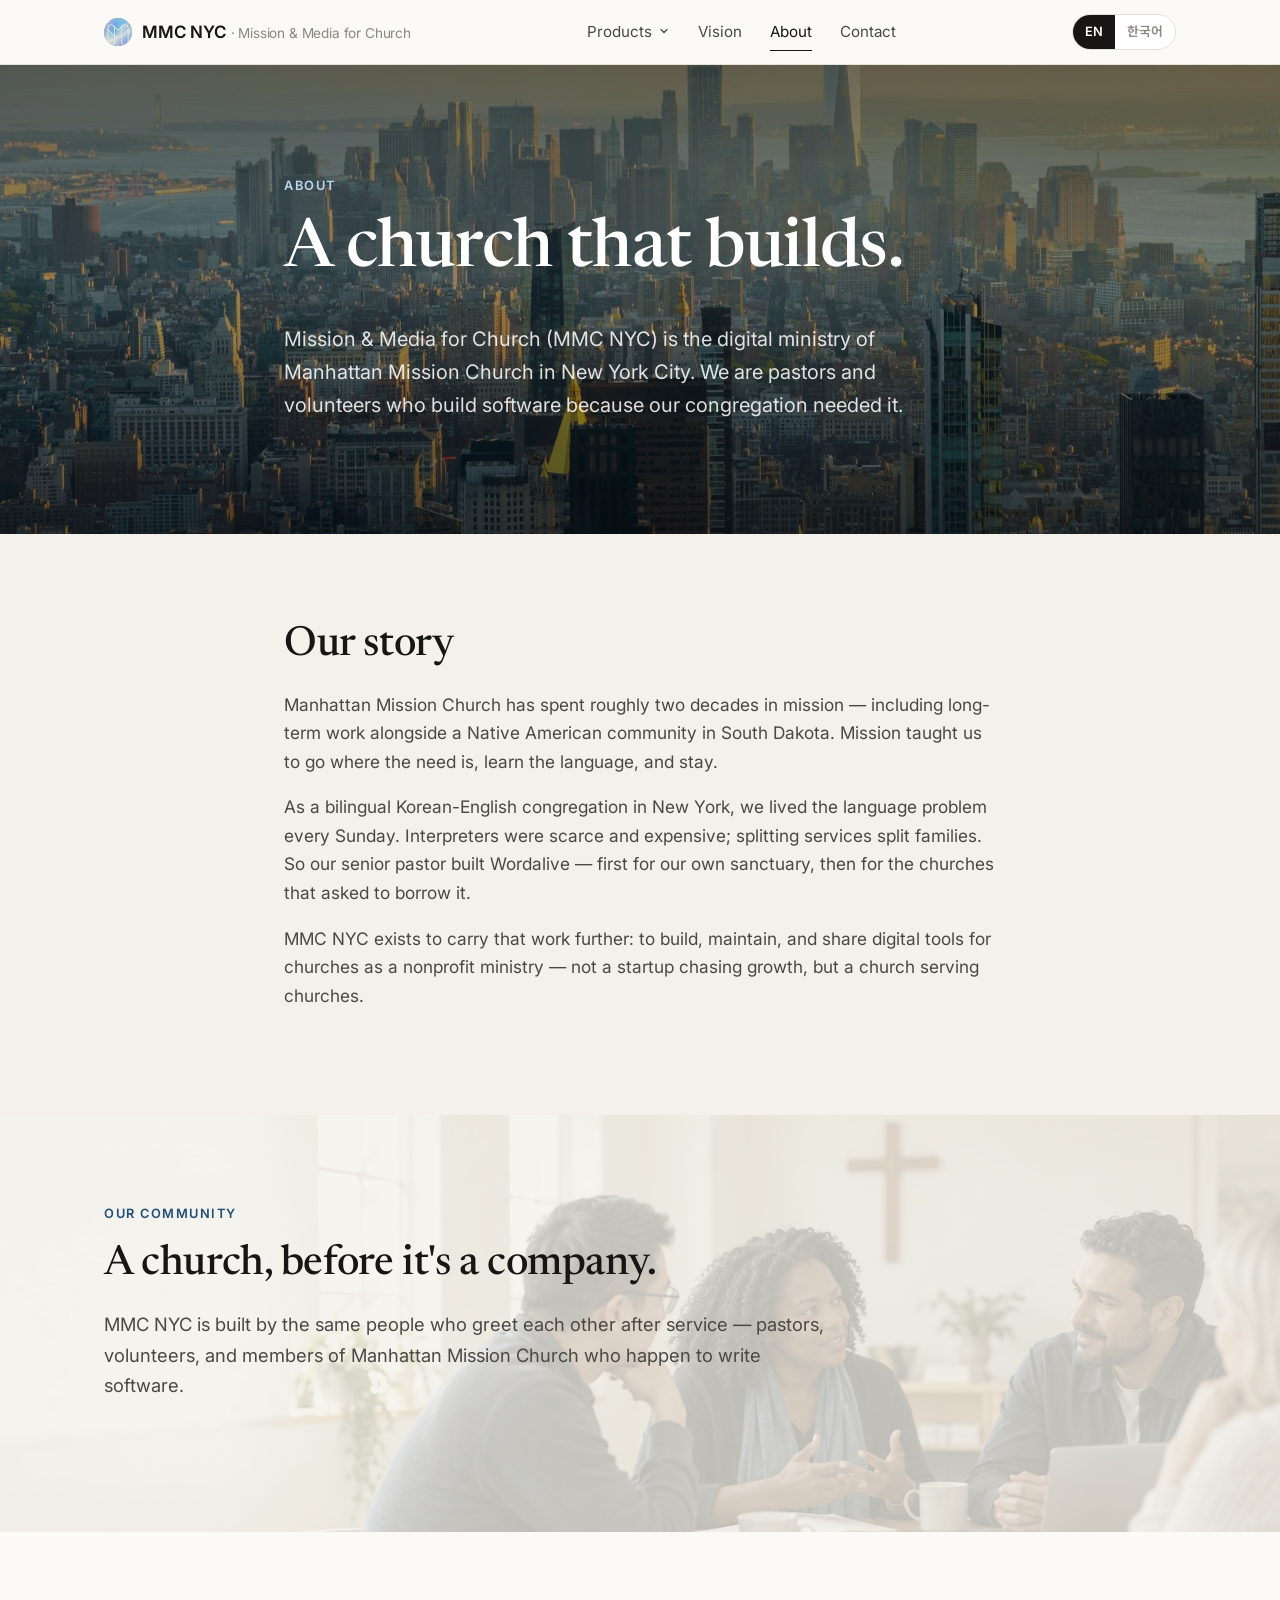
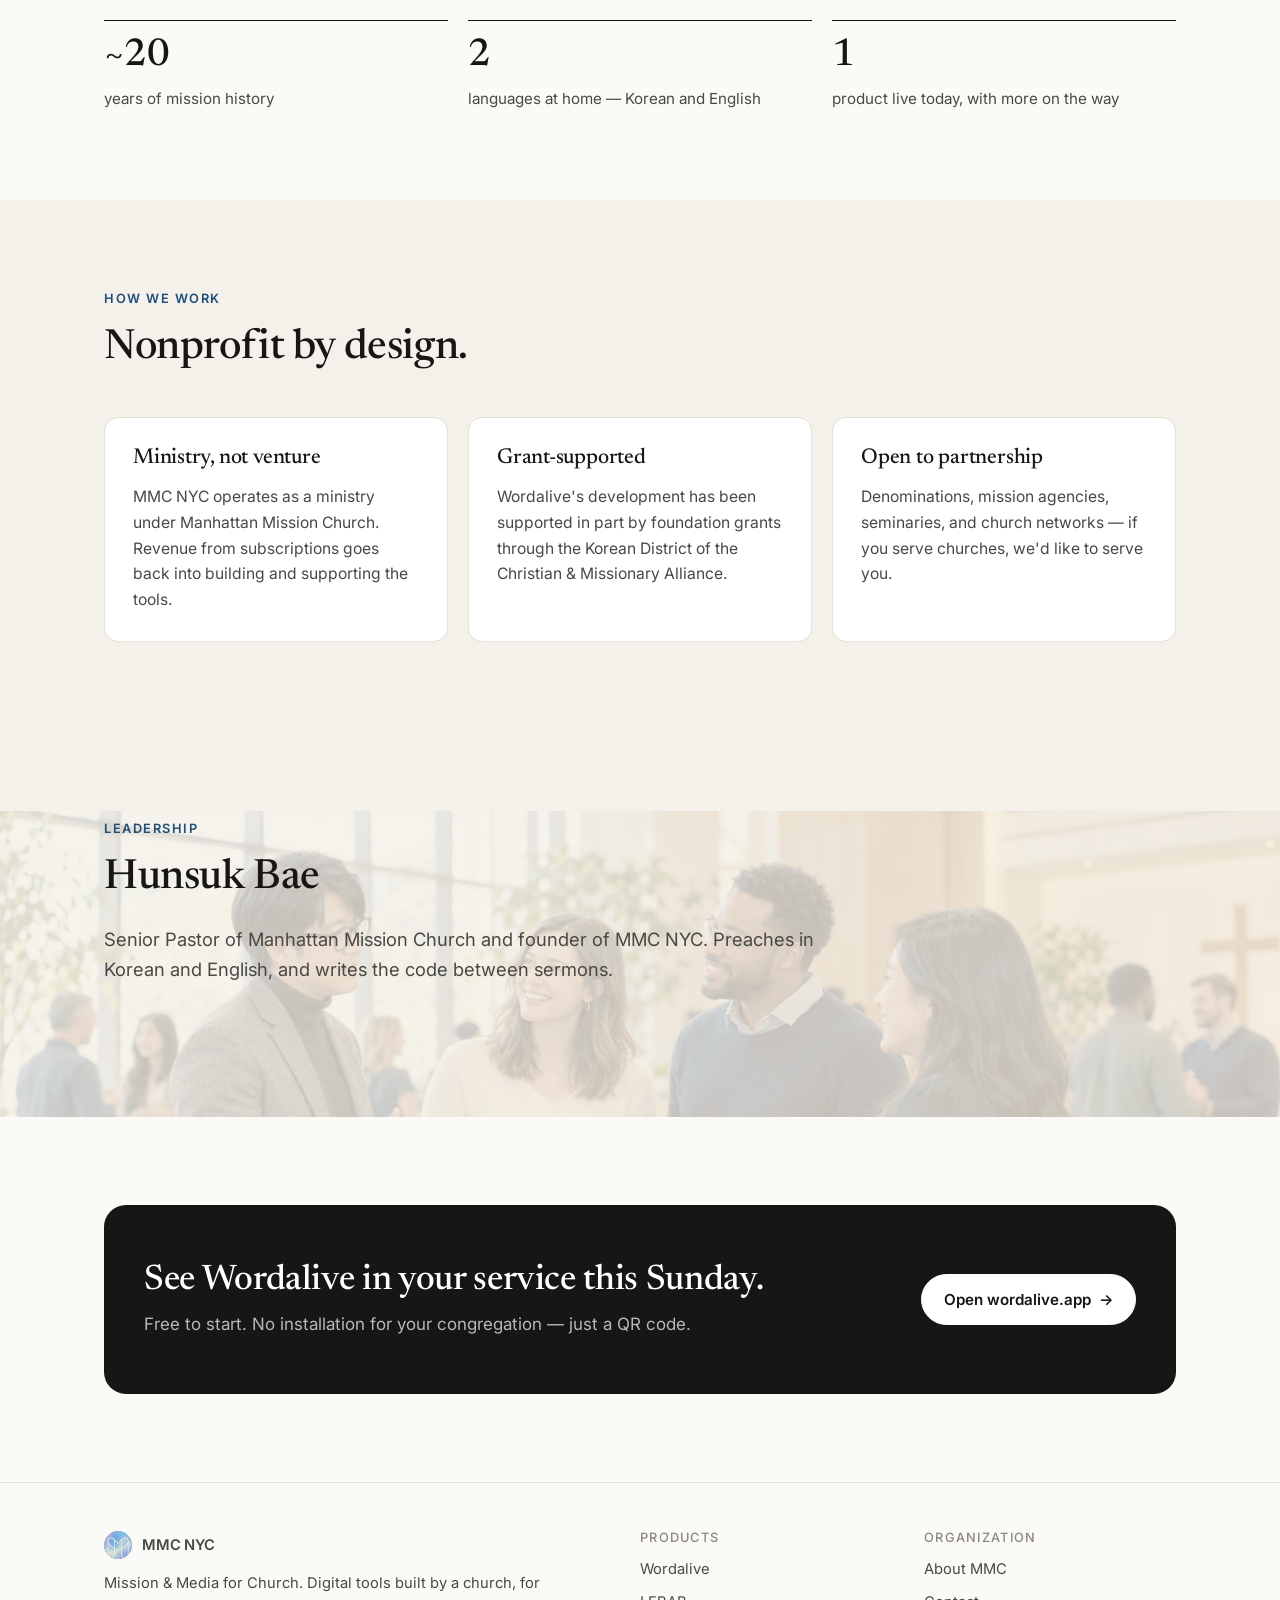
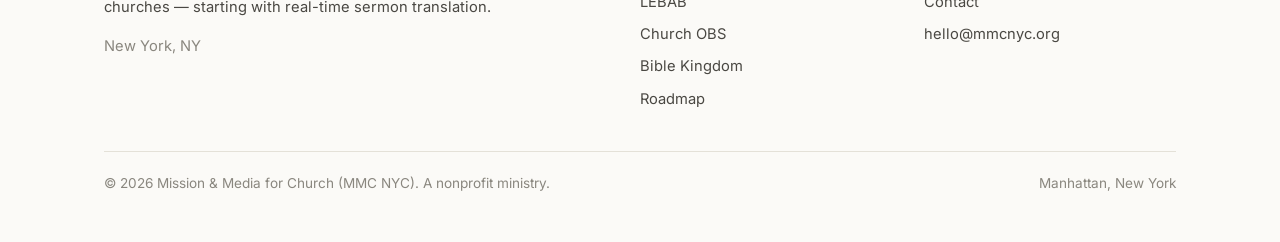
==== about/index.html @ 9478e76a "Add product pages, Products menu, and Wordalive feature stage Give LEBAB, Church OBS and Bible Kingd" ====
<!DOCTYPE html>
<html lang="en">
<head>
<meta charset="utf-8">
<meta name="viewport" content="width=device-width, initial-scale=1">
<title data-en="About — MMC NYC" data-ko="소개 — MMC NYC">About — MMC NYC</title>
<meta name="description" content="Mission & Media for Church (MMC NYC) is the digital ministry of Manhattan Mission Church in New York — pastors and volunteers building tools for churches.">
<link rel="icon" href="../img/mark.svg" type="image/svg+xml">
<link rel="canonical" href="https://mmcnyc.org/about/">
<meta property="og:title" content="About — MMC NYC">
<meta property="og:description" content="Mission & Media for Church (MMC NYC) is the digital ministry of Manhattan Mission Church in New York — pastors and volunteers building tools for churches.">
<meta property="og:type" content="website">
<meta property="og:url" content="https://mmcnyc.org/about/">
<link rel="preconnect" href="https://fonts.googleapis.com">
<link rel="preconnect" href="https://fonts.gstatic.com" crossorigin>
<link href="https://fonts.googleapis.com/css2?family=Inter:wght@400;500;600&family=Newsreader:opsz,wght@6..72,400;6..72,500&family=Noto+Sans+KR:wght@400;500;600&family=Noto+Serif+KR:wght@400;500&display=swap" rel="stylesheet">
<link rel="stylesheet" href="../css/style.css">
</head>
<body>
<header class="site-header">
  <div class="container">
    <a class="brand" href="../index.html">
      <img class="mark" src="../img/mark.svg" alt="">
      <span>MMC NYC <small>· Mission &amp; Media for Church</small></span>
    </a>
    <nav class="nav" aria-label="Main">
      <div class="nav-group">
        <button class="nav-trigger" type="button" aria-expanded="false" aria-haspopup="true"><span class="en">Products</span><span class="ko">제품</span><svg viewBox="0 0 24 24" fill="none" stroke="currentColor" stroke-width="2.4" stroke-linecap="round" stroke-linejoin="round" aria-hidden="true"><path d="m6 9 6 6 6-6"/></svg></button>
        <div class="nav-menu">
          <a href="../wordalive/"><span class="pm wa">Wa</span><b>Wordalive</b><small><span class="en">Live sermon translation</span><span class="ko">실시간 설교 번역</span></small></a>
          <a href="../lebab/"><span class="pm lb">Lb</span><b>LEBAB</b><small><span class="en">Websites for every church</span><span class="ko">모든 교회에 홈페이지를</span></small></a>
          <a href="../churchobs/"><span class="pm obs">TV</span><b>Church OBS</b><small><span class="en">Simple church broadcasting</span><span class="ko">교회용 간편 방송</span></small></a>
          <a href="../biblekingdom/"><span class="pm bk">BK</span><b>Bible Kingdom</b><small><span class="en">Children's worship curriculum</span><span class="ko">어린이 예배 커리큘럼</span></small></a>
        </div>
      </div>
      <a href="../vision/"><span class="en">Vision</span><span class="ko">비전</span></a>
      <a href="../about/"><span class="en">About</span><span class="ko">소개</span></a>
      <a href="../contact/"><span class="en">Contact</span><span class="ko">문의</span></a>
    </nav>
    <div style="display:flex;gap:10px;align-items:center">
      <div class="lang-toggle" role="group" aria-label="Language">
        <button type="button" data-lang="en" aria-pressed="true">EN</button>
        <button type="button" data-lang="ko" aria-pressed="false">한국어</button>
      </div>
      <button class="menu-btn" type="button" aria-expanded="false" aria-label="Menu">☰</button>
    </div>
  </div>
</header>
<main>

<section class="hero hero-image parallax">
  <div class="parallax-bg" style="background-image:url(&quot;../img/about_hero.jpg&quot;)" aria-hidden="true"></div>
  <div class="container narrow">
    <div class="eyebrow"><span class="en">About</span><span class="ko">소개</span></div>
    <h1><span class="en">A church that builds.</span><span class="ko">A church that builds.</span></h1>
    <p class="en lede">Mission &amp; Media for Church (MMC NYC) is the digital ministry of Manhattan Mission Church in New York City. We are pastors and volunteers who build software because our congregation needed it.</p><p class="ko lede">Mission &amp; Media for Church(MMC NYC)는 뉴욕 맨해튼선교교회의 디지털 사역입니다. 우리는 성도들에게 필요했기 때문에 소프트웨어를 만드는 목회자와 봉사자들입니다.</p>
  </div>
</section>

<section class="section-alt">
  <div class="container prose narrow">
    <h2><span class="en">Our story</span><span class="ko">Our story</span></h2>
    <p class="en">Manhattan Mission Church has spent roughly two decades in mission — including long-term work alongside a Native American community in South Dakota. Mission taught us to go where the need is, learn the language, and stay.</p><p class="ko">맨하탄선교교회는 지난 20여 년간 선교에 헌신해 왔습니다. 사우스다코타의 원주민 공동체와 함께한 장기 사역도 그 가운데 하나입니다. 선교를 통해 우리는 필요가 있는 곳으로 가서 그 언어를 배우고, 그곳에 머무는 법을 배웠습니다.</p>
    <p class="en">As a bilingual Korean-English congregation in New York, we lived the language problem every Sunday. Interpreters were scarce and expensive; splitting services split families. So our senior pastor built Wordalive — first for our own sanctuary, then for the churches that asked to borrow it.</p><p class="ko">뉴욕에서 한·영 이중 언어로 예배하는 교회로서, 우리는 매주 언어의 문제를 몸소 겪었습니다. 통역자를 구하기는 어려웠고 비용도 만만치 않았으며, 언어별로 예배를 나누면 한 가족이 서로 다른 자리에 앉아야 했습니다. 그래서 담임목사가 직접 Wordalive를 만들었습니다. 처음엔 우리 예배당을 위해서였고, 이후엔 함께 쓰고 싶어하는 다른 교회들을 위해서였습니다.</p>
    <p class="en">MMC NYC exists to carry that work further: to build, maintain, and share digital tools for churches as a nonprofit ministry — not a startup chasing growth, but a church serving churches.</p><p class="ko">MMC NYC는 그 걸음을 더 멀리 이어가기 위해 존재합니다. 비영리 사역으로서 교회를 위한 디지털 도구를 만들고, 유지하고, 나눕니다. 성장을 좇는 스타트업이 아니라, 교회를 섬기는 교회로서 말입니다.</p>
  </div>
</section>

<section class="section-alt parallax">
  <div class="parallax-bg" style="background-image:url(&quot;../img/achurch_before.jpg&quot;)" aria-hidden="true"></div>
  <div class="container" style="position:relative;z-index:1">
    <div class="section-head">
      <div class="eyebrow"><span class="en">Our community</span><span class="ko">Our community</span></div>
      <h2><span class="en">A church, before it's a company.</span><span class="ko">회사이기 전에, 교회입니다.</span></h2>
      <p class="en">MMC NYC is built by the same people who greet each other after service — pastors, volunteers, and members of Manhattan Mission Church who happen to write software.</p><p class="ko">MMC NYC는 예배 후 서로 인사를 나누는 바로 그 사람들이 만듭니다 — 소프트웨어를 만드는 맨해튼선교교회의 목회자, 봉사자, 성도들입니다.</p>
    </div>
  </div>
</section>

<section>
  <div class="container">
    <div class="stats">
      <div class="stat"><strong>~20</strong><span><span class="en">years of mission history</span><span class="ko">년의 선교 역사</span></span></div>
      <div class="stat"><strong>2</strong><span><span class="en">languages at home — Korean and English</span><span class="ko">개의 모국어 — 한국어와 영어</span></span></div>
      <div class="stat"><strong>1</strong><span><span class="en">product live today, with more on the way</span><span class="ko">개의 출시 제품, 그리고 준비 중인 것들</span></span></div>
    </div>
  </div>
</section>

<section class="section-alt">
  <div class="container">
    <div class="section-head">
      <div class="eyebrow"><span class="en">How we work</span><span class="ko">일하는 방식</span></div>
      <h2><span class="en">Nonprofit by design.</span><span class="ko">처음부터 비영리로.</span></h2>
    </div>
    <div class="grid">
      <div class="card"><h3><span class="en">Ministry, not venture</span><span class="ko">사업이 아닌 사역</span></h3><p class="en">MMC NYC operates as a ministry under Manhattan Mission Church. Revenue from subscriptions goes back into building and supporting the tools.</p><p class="ko">MMC NYC는 맨해튼선교교회 산하 사역으로 운영됩니다. 구독 수익은 도구를 만들고 지원하는 데 다시 쓰입니다.</p></div>
      <div class="card"><h3><span class="en">Grant-supported</span><span class="ko">지원금과 함께</span></h3><p class="en">Wordalive's development has been supported in part by foundation grants through the Korean District of the Christian &amp; Missionary Alliance.</p><p class="ko">Wordalive 개발은 기독교연합선교회(C&amp;MA) 한인총회를 통한 재단 지원금의 도움을 일부 받았습니다.</p></div>
      <div class="card"><h3><span class="en">Open to partnership</span><span class="ko">열린 협력</span></h3><p class="en">Denominations, mission agencies, seminaries, and church networks — if you serve churches, we'd like to serve you.</p><p class="ko">교단, 선교 단체, 신학교, 교회 네트워크 — 교회를 섬기신다면 우리가 여러분을 섬기고 싶습니다.</p></div>
    </div>
  </div>
</section>

  <section class="section-alt parallax">
  <div class="parallax-bg" style="background-image:url(&quot;../img/about_bg.jpg&quot;)" aria-hidden="true"></div>
  <div class="container" style="position:relative;z-index:1">
    <div class="section-head">
        <div class="eyebrow"><span class="en">Leadership</span><span class="ko">리더십</span></div>
      <h2>Hunsuk Bae</h2>
      <p class="en">Senior Pastor of Manhattan Mission Church and founder of MMC NYC. Preaches in Korean and English, and writes the code between sermons.</p><p class="ko">맨해튼선교교회 담임목사, MMC NYC 설립자. 한국어와 영어로 설교하며, 설교 사이사이에 코드를 씁니다.</p>
    </div>
  </div>
</section>

<section>
  <div class="container">
    <div class="cta">
      <div>
        <h2><span class="en">See Wordalive in your service this Sunday.</span><span class="ko">이번 주일, 여러분의 예배에서 Wordalive를 경험해 보세요.</span></h2>
        <p class="en">Free to start. No installation for your congregation — just a QR code.</p><p class="ko">무료로 시작할 수 있습니다. 성도들은 설치 없이 QR 코드만 스캔하면 됩니다.</p>
      </div>
      <a class="btn" href="https://wordalive.app" target="_blank" rel="noopener"><span class="en">Open wordalive.app</span><span class="ko">wordalive.app 열기</span> →</a>
    </div>
  </div>
</section>

</main>
<footer class="site-footer">
  <div class="container">
    <div>
      <a class="brand" href="../index.html" style="margin-bottom:12px"><img class="mark" src="../img/mark.svg" alt=""><span>MMC NYC</span></a>
      <p class="en">Mission &amp; Media for Church. Digital tools built by a church, for churches — starting with real-time sermon translation.</p><p class="ko">Mission &amp; Media for Church. 교회가 교회를 위해 만드는 디지털 도구 — 실시간 설교 번역에서 시작합니다.</p>
      <p class="small">New York, NY</p>
    </div>
    <div>
      <h4><span class="en">Products</span><span class="ko">제품</span></h4>
      <ul>
        <li><a href="../wordalive/">Wordalive</a></li>
        <li><a href="../lebab/">LEBAB</a></li>
        <li><a href="../churchobs/">Church OBS</a></li>
        <li><a href="../biblekingdom/">Bible Kingdom</a></li>
        <li><a href="../vision/"><span class="en">Roadmap</span><span class="ko">로드맵</span></a></li>
      </ul>
    </div>
    <div>
      <h4><span class="en">Organization</span><span class="ko">조직</span></h4>
      <ul>
        <li><a href="../about/"><span class="en">About MMC</span><span class="ko">MMC 소개</span></a></li>
        <li><a href="../contact/"><span class="en">Contact</span><span class="ko">문의</span></a></li>
        <li><a href="mailto:hello@mmcnyc.org">hello@mmcnyc.org</a></li>
      </ul>
    </div>
    <div class="legal">
      <span>© <span data-year></span> Mission &amp; Media for Church (MMC NYC). <span class="en">A nonprofit ministry.</span><span class="ko">비영리 사역 기관입니다.</span></span>
      <span>Manhattan, New York</span>
    </div>
  </div>
</footer>
<script src="../js/main.js"></script>
</body>
</html>
---- css/style.css ----
/* MMC NYC — Mission & Media for Church
   Clean, minimal company site. */

:root {
  --bg: #fbfaf7;
  --bg-alt: #f3f1ea;
  --ink: #171614;
  --ink-2: #4a4843;
  --ink-3: #8a877f;
  --line: #e4e1d8;
  --accent: #1f4e79;
  --accent-ink: #ffffff;
  --accent-soft: #e6eef6;
  --radius: 14px;
  --max: 1120px;
  --sans: "Inter", "Noto Sans KR", -apple-system, BlinkMacSystemFont, "Segoe UI", Helvetica, Arial, sans-serif;
  --serif: "Newsreader", "Noto Serif KR", Georgia, "Times New Roman", serif;
}

* { box-sizing: border-box; }
html { scroll-behavior: smooth; -webkit-text-size-adjust: 100%; }
body {
  margin: 0;
  font-family: var(--sans);
  font-size: 17px;
  line-height: 1.65;
  color: var(--ink);
  background: var(--bg);
  -webkit-font-smoothing: antialiased;
}
html[lang="ko"] body { word-break: keep-all; }

a { color: inherit; text-decoration: none; }
img, svg { max-width: 100%; display: block; }
h1, h2, h3, h4 { font-family: var(--serif); font-weight: 500; line-height: 1.15; margin: 0 0 .5em; letter-spacing: -0.01em; }
h1 { font-size: clamp(2.4rem, 6vw, 4.2rem); }
h2 { font-size: clamp(1.8rem, 3.6vw, 2.6rem); }
h3 { font-size: 1.35rem; }
p { margin: 0 0 1em; }
.muted { color: var(--ink-2); }
.small { font-size: .92rem; color: var(--ink-3); }
.eyebrow {
  font-family: var(--sans);
  font-size: .8rem;
  letter-spacing: .12em;
  text-transform: uppercase;
  color: var(--accent);
  font-weight: 600;
  margin-bottom: 1rem;
}

/* Language switching — every bilingual node carries .en or .ko */
.ko { display: none; }
html[lang="ko"] .ko { display: revert; }
html[lang="ko"] .en { display: none; }

.container { max-width: var(--max); margin: 0 auto; padding-inline: 24px; }
.narrow { max-width: 760px; }

/* Header */
.site-header {
  position: sticky; top: 0; z-index: 50;
  background: rgba(251, 250, 247, .85);
  backdrop-filter: saturate(180%) blur(12px);
  -webkit-backdrop-filter: saturate(180%) blur(12px);
  border-bottom: 1px solid var(--line);
}
.site-header .container {
  display: flex; align-items: center; justify-content: space-between;
  height: 64px; gap: 24px;
}
.brand { display: flex; align-items: center; gap: 10px; font-weight: 600; letter-spacing: -0.01em; }
.brand .mark { width: 28px; height: 28px; }
.brand small { font-weight: 400; color: var(--ink-3); font-size: .85rem; }
.nav { display: flex; align-items: center; gap: 28px; font-size: .95rem; }
.nav a { color: var(--ink-2); padding: 6px 0; border-bottom: 1px solid transparent; }
.nav a:hover, .nav a[aria-current="page"] { color: var(--ink); border-bottom-color: var(--ink); }
.lang-toggle {
  display: inline-flex; border: 1px solid var(--line); border-radius: 999px; overflow: hidden;
  font-size: .8rem; font-weight: 600; background: #fff;
}
.lang-toggle button {
  appearance: none; border: 0; background: transparent; padding: 6px 12px; cursor: pointer;
  color: var(--ink-3); font: inherit;
}
.lang-toggle button[aria-pressed="true"] { background: var(--ink); color: #fff; }
.menu-btn { display: none; appearance: none; border: 1px solid var(--line); background: #fff; border-radius: 8px; padding: 6px 10px; cursor: pointer; font: inherit; }

@media (max-width: 800px) {
  .nav { display: none; }
  .nav.open {
    display: flex; position: absolute; left: 0; right: 0; top: 64px;
    flex-direction: column; gap: 0; background: var(--bg); border-bottom: 1px solid var(--line);
    padding: 8px 24px 16px;
  }
  .nav.open a { padding: 12px 0; border-bottom: 1px solid var(--line); }
  .menu-btn { display: inline-block; }
  .brand small { display: none; }
  .mock { aspect-ratio: auto; gap: 20px; padding: 22px; }
}

/* Buttons */
.btn {
  display: inline-flex; align-items: center; gap: 8px;
  padding: 12px 22px; border-radius: 999px; font-weight: 600; font-size: .95rem;
  border: 1px solid var(--ink); background: var(--ink); color: #fff; transition: .15s;
}
.btn:hover { background: #000; }
.btn.secondary { background: transparent; color: var(--ink); }
.btn.secondary:hover { background: var(--bg-alt); }
.btn.accent { background: var(--accent); border-color: var(--accent); }
.btn.accent:hover { background: #163b5c; }
.btn-row { display: flex; flex-wrap: wrap; gap: 12px; }

/* Sections */
section { padding-block: 88px; }
@media (max-width: 800px) { section { padding-block: 60px; } }
.section-alt { background: var(--bg-alt); }
.section-head { max-width: 720px; margin-bottom: 44px; }
.section-head p { font-size: 1.15rem; color: var(--ink-2); }

.hero { padding-block: 110px 80px; }
.hero h1 { max-width: 820px; }
.hero .lede { font-size: 1.25rem; color: var(--ink-2); max-width: 620px; margin-bottom: 2rem; }
@media (max-width: 800px) { .hero { padding-block: 64px 48px; } .hero .lede { font-size: 1.1rem; } }

/* Hero with a full-bleed video background. The video plays at 70% opacity,
   blended straight onto the page background per the 22%-style pattern used
   elsewhere on the site; a dark scrim sits between it and the text so the
   headline stays readable no matter what the footage is showing at the
   moment — busy, brightly lit b-roll and static text don't share a palette
   on their own. */
.hero-video { position: relative; overflow: hidden; isolation: isolate; color: #fff; }
.hero-bg-video {
  position: absolute; inset: 0; width: 100%; height: 100%;
  object-fit: cover; opacity: .7; z-index: 0;
}
.hero-video::after {
  content: ""; position: absolute; inset: 0; z-index: 1;
  background: linear-gradient(180deg, rgba(10, 12, 16, .62), rgba(10, 12, 16, .42) 45%, rgba(10, 12, 16, .68));
}
.hero-video .container { position: relative; z-index: 2; }
.hero-video .eyebrow { color: #bcd6f2; }
.hero-video .lede { color: rgba(255, 255, 255, .86); }
.hero-video .btn.secondary { border-color: rgba(255, 255, 255, .7); color: #fff; }
.hero-video .btn.secondary:hover { background: rgba(255, 255, 255, .12); }
@media (prefers-reduced-motion: reduce) { .hero-bg-video { display: none; } .hero-video { background: #171614; } }

/* Hero with a full-bleed still-image background (same parallax-bg mechanism
   as the section photo backgrounds elsewhere) plus a dark scrim, so it reads
   the same way the video hero does. */
.hero-image { position: relative; overflow: hidden; isolation: isolate; color: #fff; }
.hero-image .parallax-bg { opacity: 1; }
.hero-image::after {
  content: ""; position: absolute; inset: 0; z-index: 1;
  background: linear-gradient(180deg, rgba(10, 12, 16, .6), rgba(10, 12, 16, .38) 45%, rgba(10, 12, 16, .66));
}
.hero-image .container { position: relative; z-index: 2; }
.hero-image .eyebrow { color: #bcd6f2; }
.hero-image .lede { color: rgba(255, 255, 255, .86); }
.hero-image .btn.secondary { border-color: rgba(255, 255, 255, .7); color: #fff; }
.hero-image .btn.secondary:hover { background: rgba(255, 255, 255, .12); }

/* Grid cards */
.grid { display: grid; gap: 20px; grid-template-columns: repeat(3, 1fr); }
.grid.two { grid-template-columns: repeat(2, 1fr); }
.grid.four { grid-template-columns: repeat(4, 1fr); }
@media (max-width: 900px) { .grid, .grid.four { grid-template-columns: repeat(2, 1fr); } }
@media (max-width: 600px) { .grid, .grid.two, .grid.four { grid-template-columns: 1fr; } }
.card {
  background: #fff; border: 1px solid var(--line); border-radius: var(--radius);
  padding: 28px; display: flex; flex-direction: column; gap: 8px;
}
.card h3 { margin-bottom: .25em; }
.card p { margin: 0; color: var(--ink-2); font-size: .98rem; }
.card .icon {
  width: 40px; height: 40px; border-radius: 10px; background: var(--accent-soft); color: var(--accent);
  display: grid; place-items: center; margin-bottom: 10px;
}
.card .icon svg { width: 20px; height: 20px; }
.card .card-visual {
  width: 100%; aspect-ratio: 5 / 3; margin-bottom: 6px;
  display: flex; align-items: center; justify-content: center;
}
.card .card-visual img { width: 100%; height: 100%; object-fit: contain; display: block; }
.card.soon { background: transparent; border-style: dashed; }

/* Feature-demo video cards: same card-visual slot, 16:9 screen-capture clips
   instead of static images. */
.card .card-visual.video { aspect-ratio: 16 / 9; border-radius: 10px; overflow: hidden; background: #171614; }
.card .card-visual.video video { width: 100%; height: 100%; object-fit: cover; display: block; cursor: pointer; }
.tag {
  display: inline-block; font-size: .72rem; letter-spacing: .08em; text-transform: uppercase; font-weight: 600;
  padding: 3px 9px; border-radius: 999px; background: var(--accent-soft); color: var(--accent); width: fit-content;
}
.tag.neutral { background: var(--bg-alt); color: var(--ink-3); }

/* Feature split */
.split { display: grid; grid-template-columns: 1fr 1fr; gap: 56px; align-items: center; }
@media (max-width: 800px) { .split { grid-template-columns: 1fr; gap: 32px; } }

/* Product mock (pure CSS illustration of a live caption screen) */
.mock {
  background: #111; color: #fff; border-radius: 18px; padding: 28px; box-shadow: 0 30px 60px -30px rgba(0,0,0,.45);
  aspect-ratio: 16/10; display: flex; flex-direction: column; justify-content: space-between; font-family: var(--sans);
}
.mock .bar { display: flex; justify-content: space-between; align-items: center; font-size: .75rem; color: #9a9a9a; }
.mock .live { display: inline-flex; align-items: center; gap: 6px; color: #f87171; font-weight: 600; }
.mock .live::before { content: ""; width: 7px; height: 7px; border-radius: 50%; background: #f87171; animation: pulse 1.4s infinite; }
@keyframes pulse { 0%,100% { opacity: 1 } 50% { opacity: .3 } }
.mock .caption { font-size: clamp(1rem, 2.2vw, 1.5rem); line-height: 1.4; font-family: var(--serif); }
.mock .caption .src { color: #a3a3a3; font-size: .8em; margin-bottom: .6em; font-family: var(--sans); }
.mock .langs { display: flex; gap: 8px; flex-wrap: wrap; }
.mock .langs span { font-size: .72rem; padding: 4px 10px; border-radius: 999px; border: 1px solid #333; color: #bbb; }
.mock .langs span.on { background: #fff; color: #111; border-color: #fff; }

/* Parallax section background */
.parallax { position: relative; overflow: hidden; isolation: isolate; }
.parallax-bg {
  position: absolute; left: 0; right: 0; top: -18%; bottom: -18%;
  background-size: cover; background-position: center;
  opacity: .22; z-index: 0; pointer-events: none;
  transform: translate3d(0, 0, 0);
  will-change: transform;
}
/* Text sits on solid cards already, but give the heading itself a readable
   backdrop since it sits directly over the image. */
.parallax .section-head { position: relative; }
@media (prefers-reduced-motion: reduce) { .parallax-bg { top: 0; bottom: 0; } }

.daily-prayer-head #prayer-date { color: var(--ink-3); font-weight: 500; margin-top: -0.8rem; }

/* Daily Prayer */
.daily-prayer {
  margin-top: 8px; padding: 40px 44px; border-radius: 18px;
  background: var(--bg-alt); border: 1px solid var(--line);
  font-family: var(--serif); font-size: clamp(1.2rem, 2.6vw, 1.6rem); line-height: 1.5;
  max-width: none;
}
.daily-prayer p { margin: 0; }
.daily-prayer p[data-state="loading"], .daily-prayer p[data-state="empty"] {
  font-family: var(--sans); font-size: 1rem; color: var(--ink-3);
}
@media (max-width: 800px) { .daily-prayer { padding: 28px 24px; } }

/* Steps */
.steps { counter-reset: step; display: grid; grid-template-columns: repeat(3, 1fr); gap: 28px; }
@media (max-width: 800px) { .steps { grid-template-columns: 1fr; } }
.step { counter-increment: step; padding-top: 18px; border-top: 1px solid var(--ink); }
.step::before { content: "0" counter(step); font-family: var(--serif); font-size: 1.4rem; color: var(--accent); display: block; margin-bottom: 8px; }
.step h3 { font-size: 1.2rem; }
.step p { color: var(--ink-2); font-size: .98rem; margin: 0; }

/* Timeline (vision) */
.timeline { display: grid; gap: 0; border-left: 1px solid var(--line); margin-left: 8px; }
.timeline .item { position: relative; padding: 0 0 36px 32px; }
.timeline .item::before {
  content: ""; position: absolute; left: -6px; top: 8px; width: 11px; height: 11px; border-radius: 50%;
  background: var(--bg); border: 2px solid var(--ink-3);
}
.timeline .item.now::before { background: var(--accent); border-color: var(--accent); }
.timeline .item h3 { font-size: 1.25rem; margin-bottom: .3em; }
.timeline .item p { color: var(--ink-2); margin: 0; }

/* Stats */
.stats { display: grid; grid-template-columns: repeat(3, 1fr); gap: 20px; }
@media (max-width: 600px) { .stats { grid-template-columns: 1fr; } }
.stat { border-top: 1px solid var(--ink); padding-top: 16px; }
.stat strong { font-family: var(--serif); font-size: 2.4rem; font-weight: 500; display: block; line-height: 1; margin-bottom: 8px; }
.stat span { color: var(--ink-2); font-size: .95rem; }

/* Quote */
blockquote { margin: 0; font-family: var(--serif); font-size: clamp(1.4rem, 3vw, 2rem); line-height: 1.35; max-width: 860px; }
blockquote cite { display: block; font-family: var(--sans); font-style: normal; font-size: .95rem; color: var(--ink-3); margin-top: 20px; }

/* CTA band */
.cta {
  background: var(--ink); color: #fff; border-radius: 22px; padding: 56px 40px;
  display: flex; align-items: center; justify-content: space-between; gap: 32px; flex-wrap: wrap;
}
.cta h2 { margin: 0; font-size: clamp(1.6rem, 3vw, 2.2rem); }
.cta p { margin: .5em 0 0; color: #b8b8b8; }
.cta .btn { background: #fff; color: var(--ink); border-color: #fff; }
.cta .btn:hover { background: #eee; }

/* Contact */
.contact-list { list-style: none; padding: 0; margin: 0; display: grid; gap: 16px; }
.contact-list li { border: 1px solid var(--line); background: #fff; border-radius: var(--radius); padding: 22px 24px; display: flex; justify-content: space-between; gap: 16px; flex-wrap: wrap; align-items: center; }
.contact-list li strong { display: block; font-weight: 600; }
.contact-list li span { color: var(--ink-2); font-size: .95rem; }
a.link { color: var(--accent); font-weight: 600; }
a.link:hover { text-decoration: underline; }
form.contact { display: grid; gap: 14px; }
form.contact label { display: grid; gap: 6px; font-size: .9rem; font-weight: 600; }
form.contact input, form.contact textarea, form.contact select {
  font: inherit; padding: 12px 14px; border: 1px solid var(--line); border-radius: 10px; background: #fff; color: var(--ink); width: 100%;
}
form.contact input:focus, form.contact textarea:focus { outline: 2px solid var(--accent); outline-offset: 1px; border-color: transparent; }
form.contact .hp { position: absolute; left: -9999px; }

/* Footer */
.site-footer { border-top: 1px solid var(--line); padding-block: 48px; font-size: .92rem; color: var(--ink-2); }
.site-footer .container { display: grid; grid-template-columns: 2fr 1fr 1fr; gap: 32px; }
@media (max-width: 700px) { .site-footer .container { grid-template-columns: 1fr; } }
.site-footer h4 { font-family: var(--sans); font-size: .8rem; letter-spacing: .1em; text-transform: uppercase; color: var(--ink-3); margin-bottom: 12px; }
.site-footer ul { list-style: none; padding: 0; margin: 0; display: grid; gap: 8px; }
.site-footer a:hover { color: var(--ink); text-decoration: underline; }
.site-footer .legal { grid-column: 1 / -1; border-top: 1px solid var(--line); padding-top: 20px; margin-top: 8px; font-size: .85rem; color: var(--ink-3); display: flex; justify-content: space-between; flex-wrap: wrap; gap: 8px; }

/* Prose pages */
.prose p { font-size: 1.08rem; color: var(--ink-2); }
.prose p strong { color: var(--ink); }
hr.rule { border: 0; border-top: 1px solid var(--line); margin: 0; }

/* ---------- Vision: four pieces converging into one platform ----------
   A stem drops from each card, the stems meet on a single rule, and one
   arrow carries them down into the platform panel. Drawn with borders
   rather than an SVG so the hairlines stay crisp at any width. */
.converge { position: relative; height: 66px; --flow: rgba(31, 78, 121, 0.3); }
.converge-stems { display: grid; grid-template-columns: repeat(4, 1fr); gap: 20px; height: 30px; }
.converge-stems span { justify-self: center; width: 1px; height: 100%; background: var(--flow); }
/* Runs from the centre of the first card to the centre of the last: half a
   column in from each edge, allowing for the three 20px gaps between them. */
.converge-bar { position: absolute; top: 30px; height: 1px; background: var(--flow);
  left: calc((100% - 60px) / 8); right: calc((100% - 60px) / 8); }
.converge-drop { position: absolute; top: 30px; left: 50%; width: 1px; height: 28px; background: var(--flow); }
.converge-drop::after { content: ""; position: absolute; left: 50%; bottom: -1px; width: 8px; height: 8px;
  border-right: 1.5px solid var(--flow); border-bottom: 1.5px solid var(--flow);
  transform: translate(-50%, 0) rotate(45deg); }

.platform-sum { background: var(--accent-soft); border: 1px solid rgba(31, 78, 121, 0.16);
  border-radius: var(--radius); padding: 38px 32px; text-align: center; }
.platform-sum h3 { font-size: clamp(1.5rem, 2.6vw, 2rem); margin: 12px 0; }
.platform-sum p { margin: 0 auto; max-width: 640px; color: var(--ink-2); }

/* Below the four-column grid the stems no longer line up with anything, so
   they give way to a single arrow. */
@media (max-width: 900px) {
  .converge { height: 44px; }
  .converge-stems, .converge-bar { display: none; }
  .converge-drop { top: 4px; height: 30px; }
  .platform-sum { padding: 30px 22px; }
}

/* ---------- Daily Prayer: a video wash behind the light section ----------
   The prayer is quiet text on a pale card, so the footage sits far back:
   blurred, dimmed, and covered by a paper-toned scrim. The card itself
   turns near-opaque here so the reading contrast never drops. */
.prayer-video { position: relative; overflow: hidden; isolation: isolate; }
.prayer-bg-video {
  position: absolute; inset: 0; width: 100%; height: 100%;
  object-fit: cover; opacity: 2; z-index: 0;
  filter: blur(5px) saturate(90%);
  /* the scale hides the soft edge the blur leaves around the frame */
  transform: scale(1.1);
}
.prayer-video::after {
  content: ""; position: absolute; inset: 0; z-index: 1;
  background: linear-gradient(180deg, #f3f1ea 0%, rgba(243, 241, 234, 0.25) 30%, 
    rgba(243, 241, 234, 0.15) 50%, 
    rgba(243, 241, 234, 0.25) 70%,, #f3f1ea 100%);
}
.prayer-video .container { position: relative; z-index: 2; }
.prayer-video .daily-prayer {
  background: rgba(251, 250, 247, .9);
  backdrop-filter: blur(6px);
  -webkit-backdrop-filter: blur(6px);
}
@media (prefers-reduced-motion: reduce) { .prayer-bg-video { display: none; } }

/* =====================================================================
   2026-10 — Products menu, Wordalive feature stage, product pages
   ===================================================================== */

/* ---------- Products dropdown ---------- */
.nav-group { position: relative; }
.nav-trigger {
  appearance: none; border: 0; background: none; font: inherit; color: var(--ink-2);
  padding: 6px 0; cursor: pointer; display: inline-flex; align-items: center; gap: 6px;
  border-bottom: 1px solid transparent;
}
.nav-trigger svg { width: 12px; height: 12px; transition: transform .2s; }
.nav-trigger:hover, .nav-group.current .nav-trigger { color: var(--ink); border-bottom-color: var(--ink); }
.nav-menu {
  position: absolute; top: calc(100% + 10px); left: -18px; min-width: 300px;
  background: #fff; border: 1px solid var(--line); border-radius: 14px; padding: 8px;
  box-shadow: 0 24px 48px -24px rgba(23, 22, 20, .35);
  opacity: 0; visibility: hidden; transform: translateY(-6px); transition: .18s ease;
}
.nav-menu::before { content: ""; position: absolute; left: 0; right: 0; top: -12px; height: 12px; }
.nav-group:hover .nav-menu, .nav-group:focus-within .nav-menu, .nav-group.open .nav-menu {
  opacity: 1; visibility: visible; transform: none;
}
.nav-group:hover .nav-trigger svg, .nav-group.open .nav-trigger svg { transform: rotate(180deg); }
.nav .nav-menu a {
  display: grid; grid-template-columns: 34px 1fr; column-gap: 12px; align-items: center;
  padding: 10px 12px; border-radius: 10px; border: 0; color: var(--ink);
}
.nav .nav-menu a:hover, .nav .nav-menu a[aria-current="page"] { background: var(--bg-alt); border: 0; }
.nav-menu .pm { width: 34px; height: 34px; border-radius: 9px; display: grid; place-items: center; grid-row: span 2; font-weight: 700; font-size: .78rem; color: #fff; }
.nav-menu b { font-weight: 600; font-size: .95rem; line-height: 1.3; }
.nav-menu small { color: var(--ink-3); font-size: .8rem; line-height: 1.3; }
.pm.wa { background: #d84a28; } .pm.lb { background: #1f4e79; } .pm.obs { background: #121212; } .pm.bk { background: #4b2fbf; }
@media (max-width: 800px) {
  .nav.open .nav-group { border-bottom: 1px solid var(--line); padding-bottom: 6px; }
  .nav.open .nav-trigger { padding: 12px 0; width: 100%; justify-content: space-between; border: 0; pointer-events: none; }
  .nav.open .nav-trigger svg { display: none; }
  .nav.open .nav-menu { position: static; opacity: 1; visibility: visible; transform: none; box-shadow: none; border: 0; padding: 0; min-width: 0; background: transparent; }
  .nav.open .nav-menu a { padding: 8px 4px; border-bottom: 0; }
}

/* ---------- Product hero (split, light) ---------- */
.hero-split { display: grid; grid-template-columns: 1fr 1.05fr; gap: 56px; align-items: center; }
.hero-split h1 { font-size: clamp(2.3rem, 5vw, 3.6rem); }
@media (max-width: 900px) { .hero-split { grid-template-columns: 1fr; gap: 36px; } }
.hero-light { padding-block: 72px 64px; background:
  radial-gradient(900px 420px at 85% 10%, rgba(216, 74, 40, .08), transparent 60%),
  radial-gradient(700px 360px at 0% 100%, rgba(23, 59, 103, .07), transparent 60%), var(--bg); }

/* Logo motion: plays once, rests on the final logo frame, replay on click */
.logo-stage {
  position: relative; aspect-ratio: 16 / 9; border-radius: 22px; overflow: hidden;
  background: #f6f2ea; box-shadow: 0 40px 80px -40px rgba(23, 22, 20, .45), 0 0 0 1px rgba(23, 22, 20, .06);
}
.logo-stage video, .logo-stage img { position: absolute; inset: 0; width: 100%; height: 100%; object-fit: cover; }
.replay {
  position: absolute; right: 14px; bottom: 14px; z-index: 2;
  appearance: none; border: 0; border-radius: 999px; padding: 8px 14px 8px 11px; cursor: pointer;
  background: rgba(23, 22, 20, .78); color: #fff; font: 600 .8rem var(--sans);
  display: inline-flex; align-items: center; gap: 6px; opacity: 0; transform: translateY(6px); transition: .25s;
}
.replay svg { width: 14px; height: 14px; }
.logo-stage.done .replay, .logo-stage:hover .replay { opacity: 1; transform: none; }

/* ---------- Feature stage (Wordalive "See it in action") ---------- */
.stage-caption { display: none; margin-top: 14px; color: rgba(243,239,230,.78); font-size: .95rem; min-height: 3em; }
.stage-section { background: #13120f; color: #f3efe6; }
.stage-section .eyebrow { color: #f0a080; }
.stage-section h2 { color: #fff; }
.stage-section .section-head p { color: rgba(243, 239, 230, .72); }
.stage { display: grid; grid-template-columns: minmax(260px, 340px) 1fr; gap: 44px; align-items: center; }
.stage-list { display: flex; flex-direction: column; gap: 6px; }
.stage-item {
  appearance: none; border: 0; background: transparent; color: inherit; text-align: left; cursor: pointer;
  padding: 16px 18px 18px; border-radius: 14px; font: inherit; position: relative; transition: background .2s;
}
.stage-item:hover { background: rgba(255, 255, 255, .04); }
.stage-item[aria-selected="true"] { background: rgba(255, 255, 255, .07); }
.stage-item .t { display: flex; align-items: baseline; gap: 12px; font-family: var(--serif); font-size: 1.28rem; color: rgba(255,255,255,.55); transition: color .2s; }
.stage-item .t i { font-style: normal; font-family: var(--sans); font-size: .75rem; font-weight: 600; letter-spacing: .08em; color: #f0a080; opacity: .7; }
.stage-item[aria-selected="true"] .t { color: #fff; }
.stage-item .d { display: block; margin: 6px 0 0 30px; font-size: .92rem; line-height: 1.55; color: rgba(243,239,230,.66); max-height: 0; overflow: hidden; opacity: 0; transition: max-height .35s ease, opacity .25s; }
.stage-item[aria-selected="true"] .d { max-height: 120px; opacity: 1; }
.stage-item .bar { position: absolute; left: 18px; right: 18px; bottom: 6px; height: 2px; background: rgba(255,255,255,.08); border-radius: 2px; overflow: hidden; opacity: 0; }
.stage-item[aria-selected="true"] .bar { opacity: 1; }
.stage-item .bar i { display: block; height: 100%; width: calc(var(--p, 0) * 100%); background: #e8683f; }
.stage-screen {
  position: relative; aspect-ratio: 16 / 9; border-radius: 18px; overflow: hidden; background: #f6f4eb;
  box-shadow: 0 50px 100px -40px rgba(0,0,0,.8), 0 0 0 1px rgba(255,255,255,.08);
}
.stage-screen video { position: absolute; inset: 0; width: 100%; height: 100%; object-fit: cover; transition: opacity .35s ease; }
.stage-screen video.fading { opacity: 0; }
.stage-screen .playpause {
  position: absolute; left: 14px; bottom: 14px; z-index: 2; width: 38px; height: 38px; border-radius: 50%;
  border: 0; cursor: pointer; background: rgba(23,22,20,.72); color: #fff; display: grid; place-items: center;
  opacity: 0; transition: opacity .2s;
}
.stage-screen:hover .playpause, .stage-screen .playpause:focus-visible, .stage-screen.paused .playpause { opacity: 1; }
.stage-screen .playpause svg { width: 16px; height: 16px; }
.stage-screen .ic-play { display: none; } .stage-screen.paused .ic-play { display: block; } .stage-screen.paused .ic-pause { display: none; }
.stage-more { margin-top: 28px; font-size: .92rem; color: rgba(243,239,230,.6); }
.stage-more a { color: #fff; border-bottom: 1px solid rgba(255,255,255,.35); }
@media (max-width: 900px) {
  .stage { grid-template-columns: 1fr; gap: 20px; }
  .stage-screen { order: -1; border-radius: 12px; }
  .stage-list { flex-direction: row; overflow-x: auto; gap: 8px; scrollbar-width: none; margin-inline: -24px; padding-inline: 24px; }
  .stage-list::-webkit-scrollbar { display: none; }
  .stage-item { flex: 0 0 auto; padding: 10px 14px 14px; }
  .stage-item .t { font-size: 1rem; white-space: nowrap; }
  .stage-item .d { display: none; }
  .stage-caption { display: block; }
}

/* ---------- Shared product-page pieces ---------- */
.pill-row { display: flex; flex-wrap: wrap; gap: 8px; margin: 0 0 1.6rem; }
.pill { font-size: .78rem; font-weight: 600; padding: 5px 11px; border-radius: 999px; background: var(--bg-alt); color: var(--ink-2); }
.price-grid { display: grid; grid-template-columns: repeat(auto-fit, minmax(220px, 1fr)); gap: 18px; }
.price { background: #fff; border: 1px solid var(--line); border-radius: var(--radius); padding: 26px; display: flex; flex-direction: column; gap: 6px; }
.price.featured { border-color: var(--ink); box-shadow: 0 24px 48px -32px rgba(23,22,20,.4); }
.price .amt { font-family: var(--serif); font-size: 2.2rem; line-height: 1.1; }
.price .amt small { font-family: var(--sans); font-size: .85rem; color: var(--ink-3); }
.price ul { margin: 10px 0 0; padding: 0; list-style: none; font-size: .93rem; color: var(--ink-2); }
.price li { padding: 6px 0 6px 22px; position: relative; border-top: 1px solid var(--line); }
.price li::before { content: "✓"; position: absolute; left: 0; color: var(--accent); font-weight: 700; }
.note { font-size: .88rem; color: var(--ink-3); margin-top: 18px; }
.modes { display: grid; grid-template-columns: repeat(3, 1fr); gap: 18px; }
@media (max-width: 800px) { .modes { grid-template-columns: 1fr; } }
.mode { border: 1px solid var(--line); border-radius: var(--radius); padding: 22px; background: #fff; }
.mode .lvl { display: flex; gap: 4px; margin-bottom: 14px; }
.mode .lvl i { height: 6px; flex: 1; border-radius: 3px; background: var(--line); }
.mode .lvl i.on { background: var(--accent); }

/* ---------- Church OBS ---------- */
.p-obs { --accent: #e5322d; --accent-soft: #fde7e6; }
.p-obs .obs-hero { background: #0e0e10; color: #f2f2f2; padding-block: 72px 80px; }
.p-obs .obs-hero .eyebrow { color: #ff6b66; }
.p-obs .obs-hero .lede { color: rgba(242,242,242,.75); }
.p-obs .obs-hero .btn.secondary { color: #fff; border-color: rgba(255,255,255,.5); }
.p-obs .obs-hero .btn.secondary:hover { background: rgba(255,255,255,.08); }
.obs-word { font-family: "Times New Roman", Times, var(--serif); font-weight: 400; letter-spacing: -0.01em; }
.obs-app { border-radius: 16px; overflow: hidden; background: #1a1a1d; box-shadow: 0 50px 100px -40px rgba(0,0,0,.9), 0 0 0 1px rgba(255,255,255,.07); }
.obs-app .bar { display: flex; align-items: center; justify-content: space-between; padding: 10px 14px; font-size: .75rem; color: #9a9aa2; border-bottom: 1px solid #2a2a2f; }
.obs-app .dots { display: flex; gap: 6px; } .obs-app .dots i { width: 10px; height: 10px; border-radius: 50%; background: #3a3a40; }
.obs-live { display: inline-flex; align-items: center; gap: 6px; color: #ff5a55; font-weight: 700; letter-spacing: .06em; }
.obs-live::before { content: ""; width: 8px; height: 8px; border-radius: 50%; background: #ff5a55; animation: pulse 1.4s infinite; }
.obs-body { display: grid; grid-template-columns: 1fr 150px; gap: 12px; padding: 12px; }
.obs-program { position: relative; aspect-ratio: 16 / 9; border-radius: 8px; overflow: hidden; background: #000; }
.obs-layer { position: absolute; transition: left .7s cubic-bezier(.65,0,.35,1), top .7s cubic-bezier(.65,0,.35,1), width .7s cubic-bezier(.65,0,.35,1), height .7s cubic-bezier(.65,0,.35,1), opacity .5s, border-radius .7s; overflow: hidden; }
.obs-cam { background: radial-gradient(120% 90% at 50% 20%, #5b4a3c, #2a211b 60%, #16110e); }
.obs-cam::before { content: ""; position: absolute; left: 50%; top: 22%; width: 22%; aspect-ratio: 1; transform: translateX(-50%); border-radius: 50%; background: #c9a68a; box-shadow: 0 0 0 4px rgba(0,0,0,.08); }
.obs-cam::after { content: ""; position: absolute; left: 50%; top: 52%; width: 58%; height: 70%; transform: translateX(-50%); border-radius: 46% 46% 0 0; background: #2f3b52; }
.obs-slide { background: linear-gradient(135deg, #f4ead8, #e7d3b0); color: #3b2c1a; display: grid; place-items: center; text-align: center; padding: 4%; font-family: var(--serif); }
.obs-slide span { font-size: clamp(.55rem, 1.6vw, 1rem); line-height: 1.35; }
.obs-slide em { display: block; font-style: normal; font-family: var(--sans); font-size: .62em; opacity: .7; margin-top: .4em; }
.obs-cap { background: rgba(10,10,12,.86); color: #fff; display: flex; flex-direction: column; justify-content: flex-end; gap: .3em; padding: 1.2% 3% 2%; font-size: clamp(.5rem, 1.2vw, .82rem); line-height: 1.3; -webkit-mask-image: linear-gradient(180deg, transparent, #000 35%); mask-image: linear-gradient(180deg, transparent, #000 35%); }
.obs-cap .old { color: rgba(255,255,255,.5); }
.obs-name { left: 4%; top: 80%; width: 40%; height: 12%; background: linear-gradient(90deg, #e5322d, #e5322d 4px, rgba(14,14,16,.88) 4px); color: #fff; display: flex; align-items: center; padding-left: 4%; font-size: clamp(.5rem, 1.3vw, .85rem); font-weight: 600; }
.obs-scenes { display: flex; flex-direction: column; gap: 6px; }
.obs-scenes .lab { font-size: .68rem; color: #77777f; letter-spacing: .08em; text-transform: uppercase; margin-bottom: 2px; }
.obs-scenes button { appearance: none; border: 1px solid #2c2c32; background: #222226; color: #c9c9cf; border-radius: 7px; padding: 8px 9px; font: 500 .74rem var(--sans); text-align: left; cursor: pointer; transition: .2s; }
.obs-scenes button.on { background: #e5322d; border-color: #e5322d; color: #fff; }
.obs-foot { display: flex; gap: 10px; align-items: center; padding: 0 12px 12px; font-size: .72rem; color: #8b8b93; }
.obs-meter { flex: 1; height: 5px; border-radius: 3px; background: #2a2a2f; overflow: hidden; }
.obs-meter i { display: block; height: 100%; width: 60%; background: linear-gradient(90deg, #3ecf6e, #e8d34a 70%, #e5322d); animation: meter 1.1s ease-in-out infinite alternate; }
@keyframes meter { from { width: 35% } to { width: 78% } }
@media (max-width: 600px) { .obs-body { grid-template-columns: 1fr; } .obs-scenes { flex-direction: row; overflow-x: auto; } .obs-scenes .lab { display: none; } .obs-scenes button { flex: 0 0 auto; } }
.flow { display: grid; grid-template-columns: repeat(3, 1fr); gap: 0; counter-reset: flow; }
.flow > div { padding: 26px 26px 26px 0; border-top: 2px solid var(--ink); margin-right: 24px; }
.flow h3 { display: flex; gap: 10px; align-items: baseline; }
.flow h3::before { counter-increment: flow; content: "0" counter(flow); font-family: var(--sans); font-size: .8rem; font-weight: 700; color: var(--accent); }
@media (max-width: 800px) { .flow { grid-template-columns: 1fr; } .flow > div { margin-right: 0; } }

/* ---------- Bible Kingdom ---------- */
.p-bk { --accent: #4b2fbf; --accent-soft: #ece7ff; --bk-orange: #e8553a; --bk-cream: #fdf0e7; }
.p-bk .bk-display { font-family: "Fredoka", "Jua", var(--sans); font-weight: 700; letter-spacing: -0.01em; }
html[lang="ko"] .p-bk .bk-display { font-family: "Jua", "Fredoka", var(--sans); font-weight: 400; }
.p-bk .bk-hero { background: var(--bk-cream); padding-block: 64px 72px; overflow: hidden; }
.p-bk .bk-hero h1 { color: var(--accent); font-size: clamp(2.6rem, 6.4vw, 4.6rem); line-height: 1.02; }
.p-bk .bk-hero .sub { color: var(--bk-orange); font-size: 1.5rem; margin-bottom: 1rem; }
.p-bk .btn { background: var(--accent); border-color: var(--accent); }
.p-bk .btn.secondary { background: transparent; color: var(--accent); }
.p-bk .btn.secondary:hover { background: var(--accent-soft); }
.bk-art { position: relative; }
.bk-art img { width: 100%; height: auto; animation: bkfloat 7s ease-in-out infinite; }
.bk-spark { position: absolute; width: 54px; height: 54px; background: #f2a7c6; clip-path: polygon(50% 0, 61% 39%, 100% 50%, 61% 61%, 50% 100%, 39% 61%, 0 50%, 39% 39%); animation: bkspin 9s linear infinite; }
@keyframes bkfloat { 0%,100% { transform: translateY(0) rotate(0) } 50% { transform: translateY(-10px) rotate(-1deg) } }
@keyframes bkspin { to { transform: rotate(360deg) } }
.bk-parts { display: grid; grid-template-columns: repeat(3, 1fr); gap: 22px; }
@media (max-width: 800px) { .bk-parts { grid-template-columns: 1fr; } }
.bk-part { background: #fff; border-radius: 22px; padding: 28px; border: 2px solid #f1e3d8; }
.bk-part .shape { width: 56px; height: 56px; margin-bottom: 14px; }
.bk-part h3 { color: var(--bk-orange); }
.shape.star { background: #f2a93b; clip-path: polygon(50% 0, 61% 39%, 100% 50%, 61% 61%, 50% 100%, 39% 61%, 0 50%, 39% 39%); }
.shape.blob { border-radius: 50%; background: repeating-conic-gradient(#3b5bdb 0 25%, #5c7cfa 0 50%) 0 0 / 12px 12px; }
.shape.arch { border-radius: 28px 28px 0 0; background: repeating-linear-gradient(45deg, #1f8a7a 0 6px, #4fb3a4 6px 12px); }
.bk-plan { width: 100%; border-collapse: separate; border-spacing: 0; border-radius: 18px; overflow: hidden; background: #fff; box-shadow: 0 20px 40px -30px rgba(75,47,191,.5); font-size: .93rem; }
.bk-plan th { background: var(--accent); color: #fff; text-align: left; padding: 14px 16px; font-weight: 600; }
.bk-plan th small { font-weight: 400; opacity: .8; }
.bk-plan td { padding: 14px 16px; border-top: 1px solid #f1e8df; vertical-align: top; }
.bk-plan td:first-child { background: #eee8ff; color: var(--accent); font-weight: 700; white-space: nowrap; }
.bk-plan td:first-child small { display: block; font-weight: 400; font-size: .78rem; }
.bk-scroll { overflow-x: auto; }
.bk-values { display: grid; grid-template-columns: repeat(4, 1fr); gap: 18px; text-align: center; }
@media (max-width: 800px) { .bk-values { grid-template-columns: repeat(2, 1fr); } }
.bk-values .v b { display: inline-block; background: #fff; border-radius: 999px; padding: 4px 12px; font-size: .78rem; color: var(--accent); margin-bottom: 10px; box-shadow: 0 2px 0 rgba(75,47,191,.15); }
.bk-values h3 { color: var(--accent); font-size: 1.15rem; }
.bk-values p { font-size: .92rem; color: var(--ink-2); }
.bk-band { background: var(--accent); color: #fff; border-radius: 28px; padding: 44px; }
.bk-band h2, .bk-band h3 { color: #fff; }
.bk-band p { color: rgba(255,255,255,.82); }
.p-bk .cta .btn { background: #fff; color: var(--accent); border-color: #fff; }
.p-bk .cta .btn:hover { background: #eee8ff; }
.bk-mark-big { width: 160px; margin: 0 auto; border-radius: 50%; animation: bkfloat 7s ease-in-out infinite; box-shadow: 0 30px 60px -30px rgba(75,47,191,.6); }
.bk-band .n { width: 34px; height: 34px; border-radius: 50%; display: grid; place-items: center; font-weight: 700; color: #241a55; margin-bottom: 10px; }

/* ---------- LEBAB ---------- */
.p-lebab { --accent: #1f4e79; }
.lb-demo { background: #fff; border-radius: 18px; border: 1px solid var(--line); box-shadow: 0 40px 80px -40px rgba(23,22,20,.45); overflow: hidden; }
.lb-demo .chrome { display: flex; align-items: center; gap: 10px; padding: 10px 14px; background: var(--bg-alt); border-bottom: 1px solid var(--line); font-size: .78rem; color: var(--ink-3); }
.lb-demo .chrome .url { flex: 1; background: #fff; border-radius: 8px; padding: 5px 10px; border: 1px solid var(--line); white-space: nowrap; overflow: hidden; }
.lb-step { padding: 28px; min-height: 300px; position: relative; }
.lb-form label { font-size: .8rem; color: var(--ink-3); font-weight: 600; }
.lb-input { margin-top: 6px; border: 1.5px solid var(--ink); border-radius: 10px; padding: 12px 14px; font-size: 1.05rem; min-height: 50px; display: flex; align-items: center; }
.lb-input .caret { width: 2px; height: 1.2em; background: var(--ink); margin-left: 2px; animation: blink 1s steps(1) infinite; }
@keyframes blink { 50% { opacity: 0 } }
.lb-go { margin-top: 14px; display: inline-flex; padding: 10px 18px; border-radius: 999px; background: var(--ink); color: #fff; font-weight: 600; font-size: .9rem; transition: transform .15s; }
.lb-go.press { transform: scale(.95); }
.lb-site { position: absolute; inset: 0; background: #fff; transform: translateY(100%); transition: transform .7s cubic-bezier(.65,0,.35,1); display: flex; flex-direction: column; }
.lb-site.show { transform: none; }
.lb-site .banner { flex: 0 0 46%; background: linear-gradient(135deg, #24476b, #5a7fa6); color: #fff; display: flex; flex-direction: column; justify-content: flex-end; padding: 20px 24px; }
.lb-site .banner b { font-size: 1.3rem; font-family: var(--sans); }
.lb-site .banner small { opacity: .8; }
.lb-site .rows { display: grid; grid-template-columns: repeat(3, 1fr); gap: 10px; padding: 16px 24px; }
.lb-site .rows div { border-radius: 10px; background: var(--bg-alt); padding: 12px; font-size: .78rem; color: var(--ink-2); opacity: 0; transform: translateY(10px); transition: .4s; }
.lb-site.show .rows div { opacity: 1; transform: none; }
.lb-site.show .rows div:nth-child(2) { transition-delay: .15s; } .lb-site.show .rows div:nth-child(3) { transition-delay: .3s; }
.lb-site .rows b { display: block; color: var(--ink); font-size: .85rem; margin-bottom: 2px; }
.lb-mark { width: 36px; height: 36px; }

@media (prefers-reduced-motion: reduce) {
  .bk-art img, .bk-spark, .obs-meter i, .lb-input .caret { animation: none; }
  .obs-layer, .lb-site, .stage-screen video { transition: none; }
}
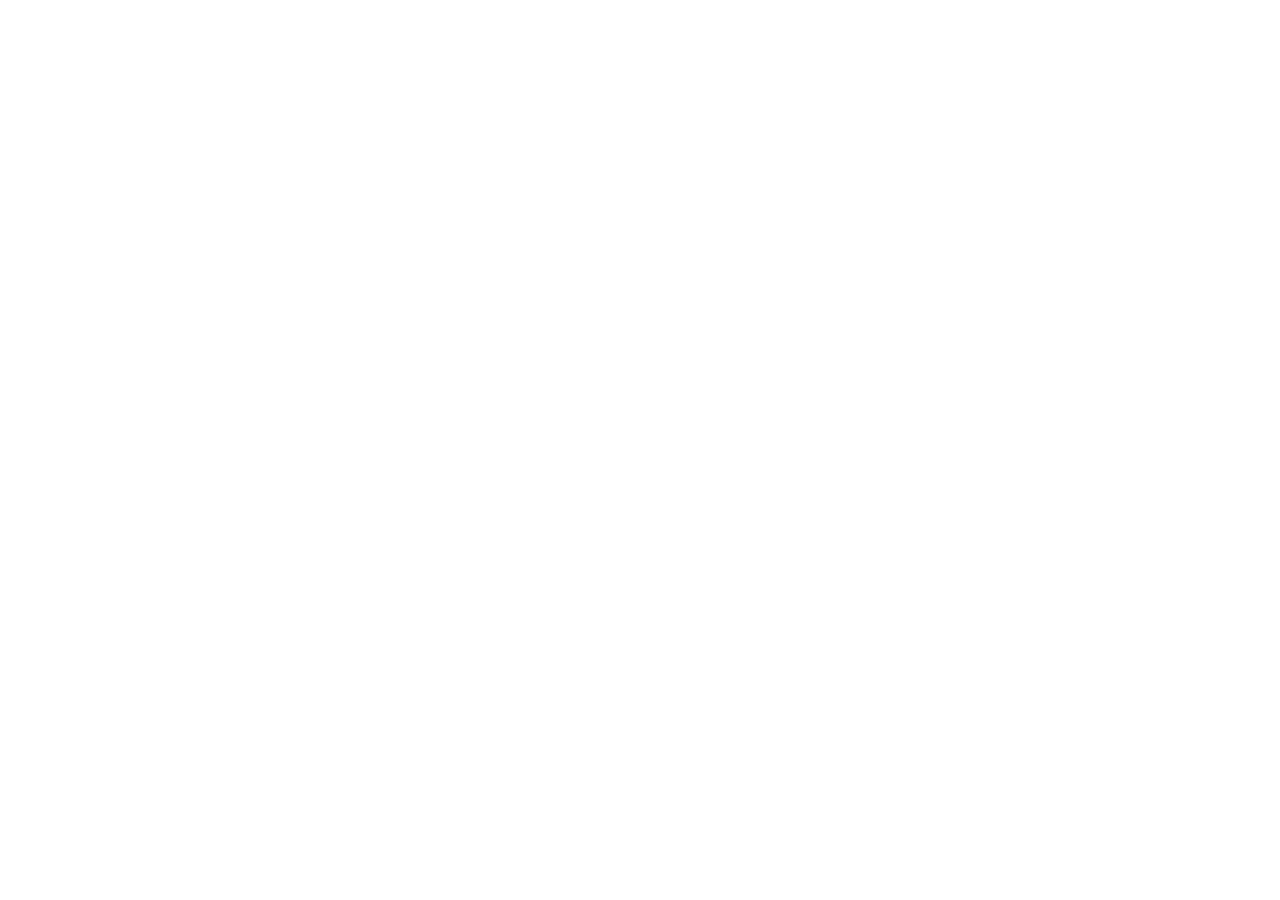
==== commit c7ae485d: "Moved to LEBAB: every page now sends visitors to mmcnyc.lebab.live (same page) Co-Authored-By: Claud" ====
--- a/about/index.html
+++ b/about/index.html
@@ -1,161 +1,11 @@
-<!DOCTYPE html>
-<html lang="en">
-<head>
-<meta charset="utf-8">
-<meta name="viewport" content="width=device-width, initial-scale=1">
-<title data-en="About — MMC NYC" data-ko="소개 — MMC NYC">About — MMC NYC</title>
-<meta name="description" content="Mission & Media for Church (MMC NYC) is the digital ministry of Manhattan Mission Church in New York — pastors and volunteers building tools for churches.">
-<link rel="icon" href="../img/mark.svg" type="image/svg+xml">
-<link rel="canonical" href="https://mmcnyc.org/about/">
-<meta property="og:title" content="About — MMC NYC">
-<meta property="og:description" content="Mission & Media for Church (MMC NYC) is the digital ministry of Manhattan Mission Church in New York — pastors and volunteers building tools for churches.">
-<meta property="og:type" content="website">
-<meta property="og:url" content="https://mmcnyc.org/about/">
-<link rel="preconnect" href="https://fonts.googleapis.com">
-<link rel="preconnect" href="https://fonts.gstatic.com" crossorigin>
-<link href="https://fonts.googleapis.com/css2?family=Inter:wght@400;500;600&family=Newsreader:opsz,wght@6..72,400;6..72,500&family=Noto+Sans+KR:wght@400;500;600&family=Noto+Serif+KR:wght@400;500&display=swap" rel="stylesheet">
-<link rel="stylesheet" href="../css/style.css">
-</head>
-<body>
-<header class="site-header">
-  <div class="container">
-    <a class="brand" href="../index.html">
-      <img class="mark" src="../img/mark.svg" alt="">
-      <span>MMC NYC <small>· Mission &amp; Media for Church</small></span>
-    </a>
-    <nav class="nav" aria-label="Main">
-      <div class="nav-group">
-        <button class="nav-trigger" type="button" aria-expanded="false" aria-haspopup="true"><span class="en">Products</span><span class="ko">제품</span><svg viewBox="0 0 24 24" fill="none" stroke="currentColor" stroke-width="2.4" stroke-linecap="round" stroke-linejoin="round" aria-hidden="true"><path d="m6 9 6 6 6-6"/></svg></button>
-        <div class="nav-menu">
-          <a href="../wordalive/"><span class="pm wa">Wa</span><b>Wordalive</b><small><span class="en">Live sermon translation</span><span class="ko">실시간 설교 번역</span></small></a>
-          <a href="../lebab/"><span class="pm lb">Lb</span><b>LEBAB</b><small><span class="en">Websites for every church</span><span class="ko">모든 교회에 홈페이지를</span></small></a>
-          <a href="../churchobs/"><span class="pm obs">TV</span><b>Church OBS</b><small><span class="en">Simple church broadcasting</span><span class="ko">교회용 간편 방송</span></small></a>
-          <a href="../biblekingdom/"><span class="pm bk">BK</span><b>Bible Kingdom</b><small><span class="en">Children's worship curriculum</span><span class="ko">어린이 예배 커리큘럼</span></small></a>
-        </div>
-      </div>
-      <a href="../vision/"><span class="en">Vision</span><span class="ko">비전</span></a>
-      <a href="../about/"><span class="en">About</span><span class="ko">소개</span></a>
-      <a href="../contact/"><span class="en">Contact</span><span class="ko">문의</span></a>
-    </nav>
-    <div style="display:flex;gap:10px;align-items:center">
-      <div class="lang-toggle" role="group" aria-label="Language">
-        <button type="button" data-lang="en" aria-pressed="true">EN</button>
-        <button type="button" data-lang="ko" aria-pressed="false">한국어</button>
-      </div>
-      <button class="menu-btn" type="button" aria-expanded="false" aria-label="Menu">☰</button>
-    </div>
-  </div>
-</header>
-<main>
-
-<section class="hero hero-image parallax">
-  <div class="parallax-bg" style="background-image:url(&quot;../img/about_hero.jpg&quot;)" aria-hidden="true"></div>
-  <div class="container narrow">
-    <div class="eyebrow"><span class="en">About</span><span class="ko">소개</span></div>
-    <h1><span class="en">A church that builds.</span><span class="ko">A church that builds.</span></h1>
-    <p class="en lede">Mission &amp; Media for Church (MMC NYC) is the digital ministry of Manhattan Mission Church in New York City. We are pastors and volunteers who build software because our congregation needed it.</p><p class="ko lede">Mission &amp; Media for Church(MMC NYC)는 뉴욕 맨해튼선교교회의 디지털 사역입니다. 우리는 성도들에게 필요했기 때문에 소프트웨어를 만드는 목회자와 봉사자들입니다.</p>
-  </div>
-</section>
-
-<section class="section-alt">
-  <div class="container prose narrow">
-    <h2><span class="en">Our story</span><span class="ko">Our story</span></h2>
-    <p class="en">Manhattan Mission Church has spent roughly two decades in mission — including long-term work alongside a Native American community in South Dakota. Mission taught us to go where the need is, learn the language, and stay.</p><p class="ko">맨하탄선교교회는 지난 20여 년간 선교에 헌신해 왔습니다. 사우스다코타의 원주민 공동체와 함께한 장기 사역도 그 가운데 하나입니다. 선교를 통해 우리는 필요가 있는 곳으로 가서 그 언어를 배우고, 그곳에 머무는 법을 배웠습니다.</p>
-    <p class="en">As a bilingual Korean-English congregation in New York, we lived the language problem every Sunday. Interpreters were scarce and expensive; splitting services split families. So our senior pastor built Wordalive — first for our own sanctuary, then for the churches that asked to borrow it.</p><p class="ko">뉴욕에서 한·영 이중 언어로 예배하는 교회로서, 우리는 매주 언어의 문제를 몸소 겪었습니다. 통역자를 구하기는 어려웠고 비용도 만만치 않았으며, 언어별로 예배를 나누면 한 가족이 서로 다른 자리에 앉아야 했습니다. 그래서 담임목사가 직접 Wordalive를 만들었습니다. 처음엔 우리 예배당을 위해서였고, 이후엔 함께 쓰고 싶어하는 다른 교회들을 위해서였습니다.</p>
-    <p class="en">MMC NYC exists to carry that work further: to build, maintain, and share digital tools for churches as a nonprofit ministry — not a startup chasing growth, but a church serving churches.</p><p class="ko">MMC NYC는 그 걸음을 더 멀리 이어가기 위해 존재합니다. 비영리 사역으로서 교회를 위한 디지털 도구를 만들고, 유지하고, 나눕니다. 성장을 좇는 스타트업이 아니라, 교회를 섬기는 교회로서 말입니다.</p>
-  </div>
-</section>
-
-<section class="section-alt parallax">
-  <div class="parallax-bg" style="background-image:url(&quot;../img/achurch_before.jpg&quot;)" aria-hidden="true"></div>
-  <div class="container" style="position:relative;z-index:1">
-    <div class="section-head">
-      <div class="eyebrow"><span class="en">Our community</span><span class="ko">Our community</span></div>
-      <h2><span class="en">A church, before it's a company.</span><span class="ko">회사이기 전에, 교회입니다.</span></h2>
-      <p class="en">MMC NYC is built by the same people who greet each other after service — pastors, volunteers, and members of Manhattan Mission Church who happen to write software.</p><p class="ko">MMC NYC는 예배 후 서로 인사를 나누는 바로 그 사람들이 만듭니다 — 소프트웨어를 만드는 맨해튼선교교회의 목회자, 봉사자, 성도들입니다.</p>
-    </div>
-  </div>
-</section>
-
-<section>
-  <div class="container">
-    <div class="stats">
-      <div class="stat"><strong>~20</strong><span><span class="en">years of mission history</span><span class="ko">년의 선교 역사</span></span></div>
-      <div class="stat"><strong>2</strong><span><span class="en">languages at home — Korean and English</span><span class="ko">개의 모국어 — 한국어와 영어</span></span></div>
-      <div class="stat"><strong>1</strong><span><span class="en">product live today, with more on the way</span><span class="ko">개의 출시 제품, 그리고 준비 중인 것들</span></span></div>
-    </div>
-  </div>
-</section>
-
-<section class="section-alt">
-  <div class="container">
-    <div class="section-head">
-      <div class="eyebrow"><span class="en">How we work</span><span class="ko">일하는 방식</span></div>
-      <h2><span class="en">Nonprofit by design.</span><span class="ko">처음부터 비영리로.</span></h2>
-    </div>
-    <div class="grid">
-      <div class="card"><h3><span class="en">Ministry, not venture</span><span class="ko">사업이 아닌 사역</span></h3><p class="en">MMC NYC operates as a ministry under Manhattan Mission Church. Revenue from subscriptions goes back into building and supporting the tools.</p><p class="ko">MMC NYC는 맨해튼선교교회 산하 사역으로 운영됩니다. 구독 수익은 도구를 만들고 지원하는 데 다시 쓰입니다.</p></div>
-      <div class="card"><h3><span class="en">Grant-supported</span><span class="ko">지원금과 함께</span></h3><p class="en">Wordalive's development has been supported in part by foundation grants through the Korean District of the Christian &amp; Missionary Alliance.</p><p class="ko">Wordalive 개발은 기독교연합선교회(C&amp;MA) 한인총회를 통한 재단 지원금의 도움을 일부 받았습니다.</p></div>
-      <div class="card"><h3><span class="en">Open to partnership</span><span class="ko">열린 협력</span></h3><p class="en">Denominations, mission agencies, seminaries, and church networks — if you serve churches, we'd like to serve you.</p><p class="ko">교단, 선교 단체, 신학교, 교회 네트워크 — 교회를 섬기신다면 우리가 여러분을 섬기고 싶습니다.</p></div>
-    </div>
-  </div>
-</section>
-
-  <section class="section-alt parallax">
-  <div class="parallax-bg" style="background-image:url(&quot;../img/about_bg.jpg&quot;)" aria-hidden="true"></div>
-  <div class="container" style="position:relative;z-index:1">
-    <div class="section-head">
-        <div class="eyebrow"><span class="en">Leadership</span><span class="ko">리더십</span></div>
-      <h2>Hunsuk Bae</h2>
-      <p class="en">Senior Pastor of Manhattan Mission Church and founder of MMC NYC. Preaches in Korean and English, and writes the code between sermons.</p><p class="ko">맨해튼선교교회 담임목사, MMC NYC 설립자. 한국어와 영어로 설교하며, 설교 사이사이에 코드를 씁니다.</p>
-    </div>
-  </div>
-</section>
-
-<section>
-  <div class="container">
-    <div class="cta">
-      <div>
-        <h2><span class="en">See Wordalive in your service this Sunday.</span><span class="ko">이번 주일, 여러분의 예배에서 Wordalive를 경험해 보세요.</span></h2>
-        <p class="en">Free to start. No installation for your congregation — just a QR code.</p><p class="ko">무료로 시작할 수 있습니다. 성도들은 설치 없이 QR 코드만 스캔하면 됩니다.</p>
-      </div>
-      <a class="btn" href="https://wordalive.app" target="_blank" rel="noopener"><span class="en">Open wordalive.app</span><span class="ko">wordalive.app 열기</span> →</a>
-    </div>
-  </div>
-</section>
-
-</main>
-<footer class="site-footer">
-  <div class="container">
-    <div>
-      <a class="brand" href="../index.html" style="margin-bottom:12px"><img class="mark" src="../img/mark.svg" alt=""><span>MMC NYC</span></a>
-      <p class="en">Mission &amp; Media for Church. Digital tools built by a church, for churches — starting with real-time sermon translation.</p><p class="ko">Mission &amp; Media for Church. 교회가 교회를 위해 만드는 디지털 도구 — 실시간 설교 번역에서 시작합니다.</p>
-      <p class="small">New York, NY</p>
-    </div>
-    <div>
-      <h4><span class="en">Products</span><span class="ko">제품</span></h4>
-      <ul>
-        <li><a href="../wordalive/">Wordalive</a></li>
-        <li><a href="../lebab/">LEBAB</a></li>
-        <li><a href="../churchobs/">Church OBS</a></li>
-        <li><a href="../biblekingdom/">Bible Kingdom</a></li>
-        <li><a href="../vision/"><span class="en">Roadmap</span><span class="ko">로드맵</span></a></li>
-      </ul>
-    </div>
-    <div>
-      <h4><span class="en">Organization</span><span class="ko">조직</span></h4>
-      <ul>
-        <li><a href="../about/"><span class="en">About MMC</span><span class="ko">MMC 소개</span></a></li>
-        <li><a href="../contact/"><span class="en">Contact</span><span class="ko">문의</span></a></li>
-        <li><a href="mailto:hello@mmcnyc.org">hello@mmcnyc.org</a></li>
-      </ul>
-    </div>
-    <div class="legal">
-      <span>© <span data-year></span> Mission &amp; Media for Church (MMC NYC). <span class="en">A nonprofit ministry.</span><span class="ko">비영리 사역 기관입니다.</span></span>
-      <span>Manhattan, New York</span>
-    </div>
-  </div>
-</footer>
-<script src="../js/main.js"></script>
-</body>
-</html>
+<!doctype html>
+<html lang="ko"><head><meta charset="utf-8">
+<title>MMC NYC</title>
+<meta name="robots" content="noindex">
+<link rel="canonical" href="https://mmcnyc.lebab.live/p/about">
+<meta http-equiv="refresh" content="0; url=https://mmcnyc.lebab.live/p/about">
+<script>location.replace('https://mmcnyc.lebab.live/p/about' + location.hash);</script>
+</head><body>
+<p>MMC NYC 홈페이지가 옮겨졌습니다: <a href="https://mmcnyc.lebab.live/p/about">https://mmcnyc.lebab.live/p/about</a></p>
+<p>The MMC NYC site has moved: <a href="https://mmcnyc.lebab.live/p/about">https://mmcnyc.lebab.live/p/about</a></p>
+</body></html>
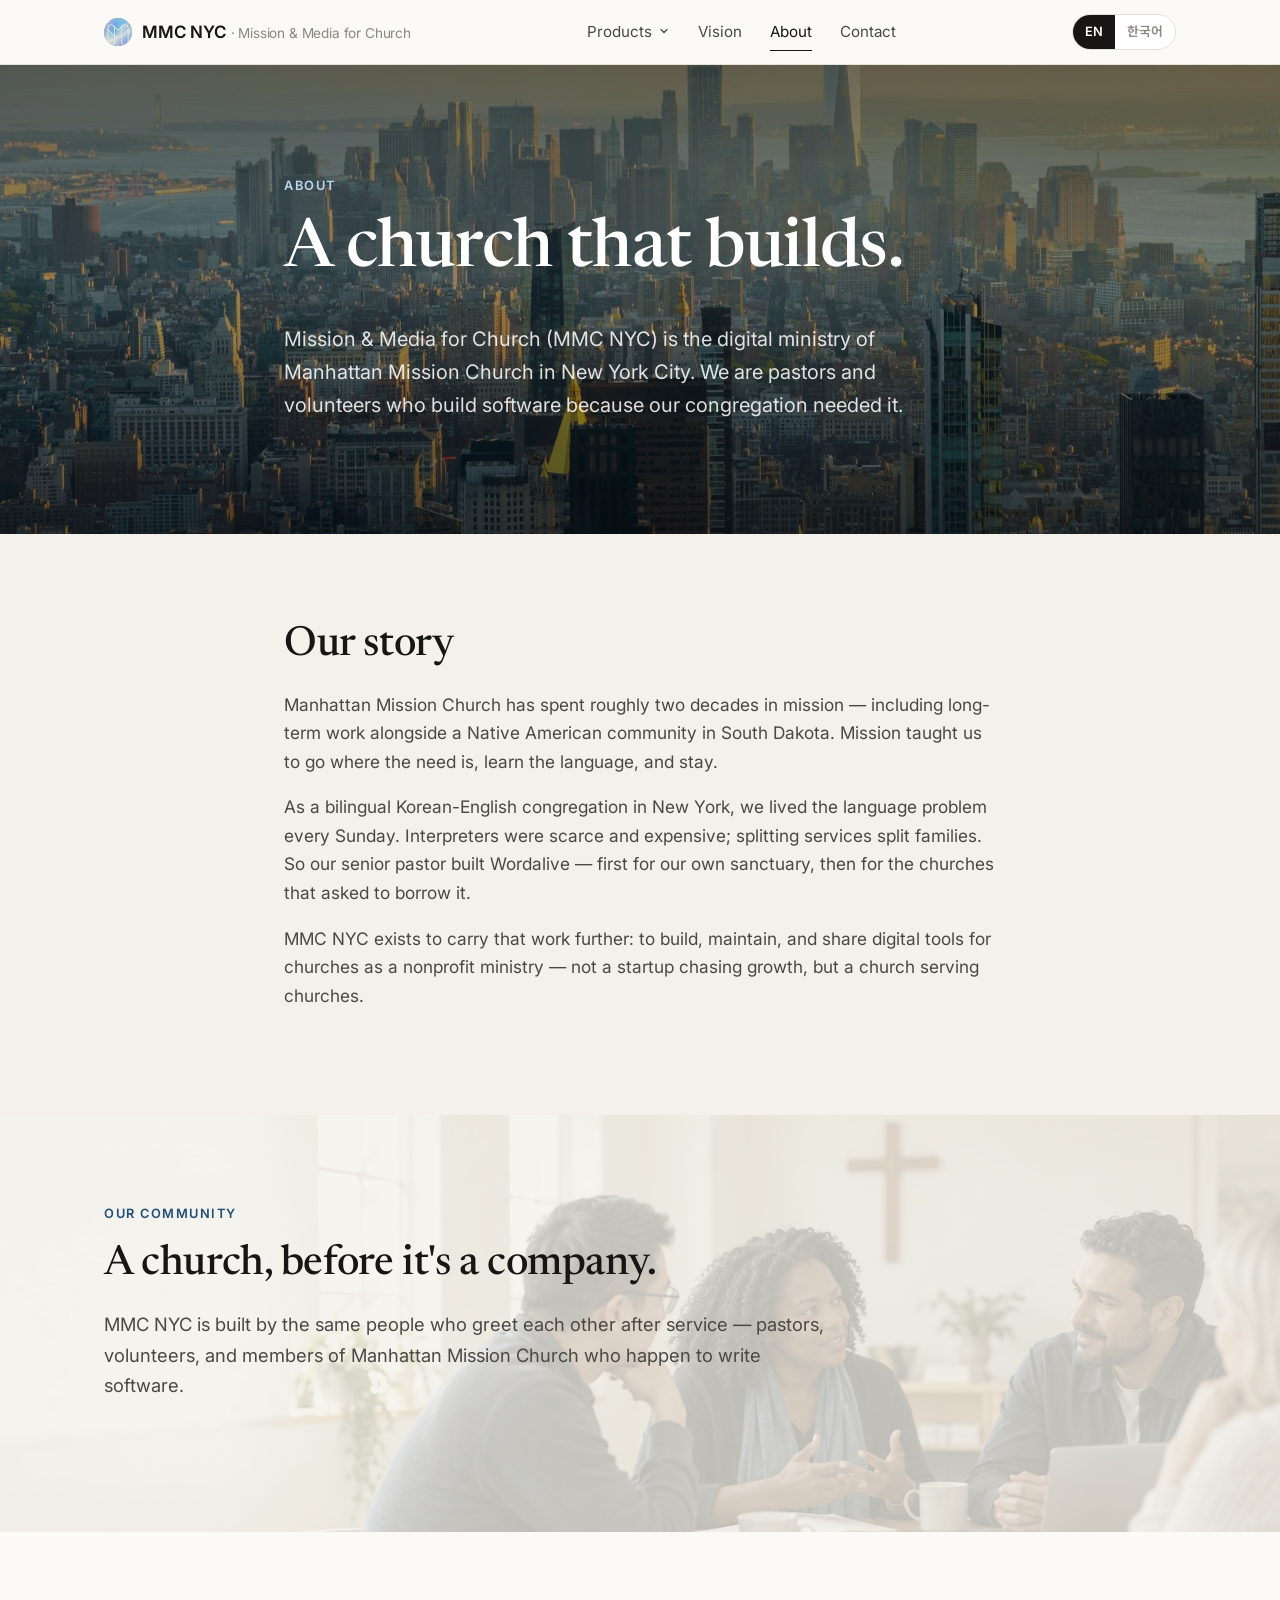
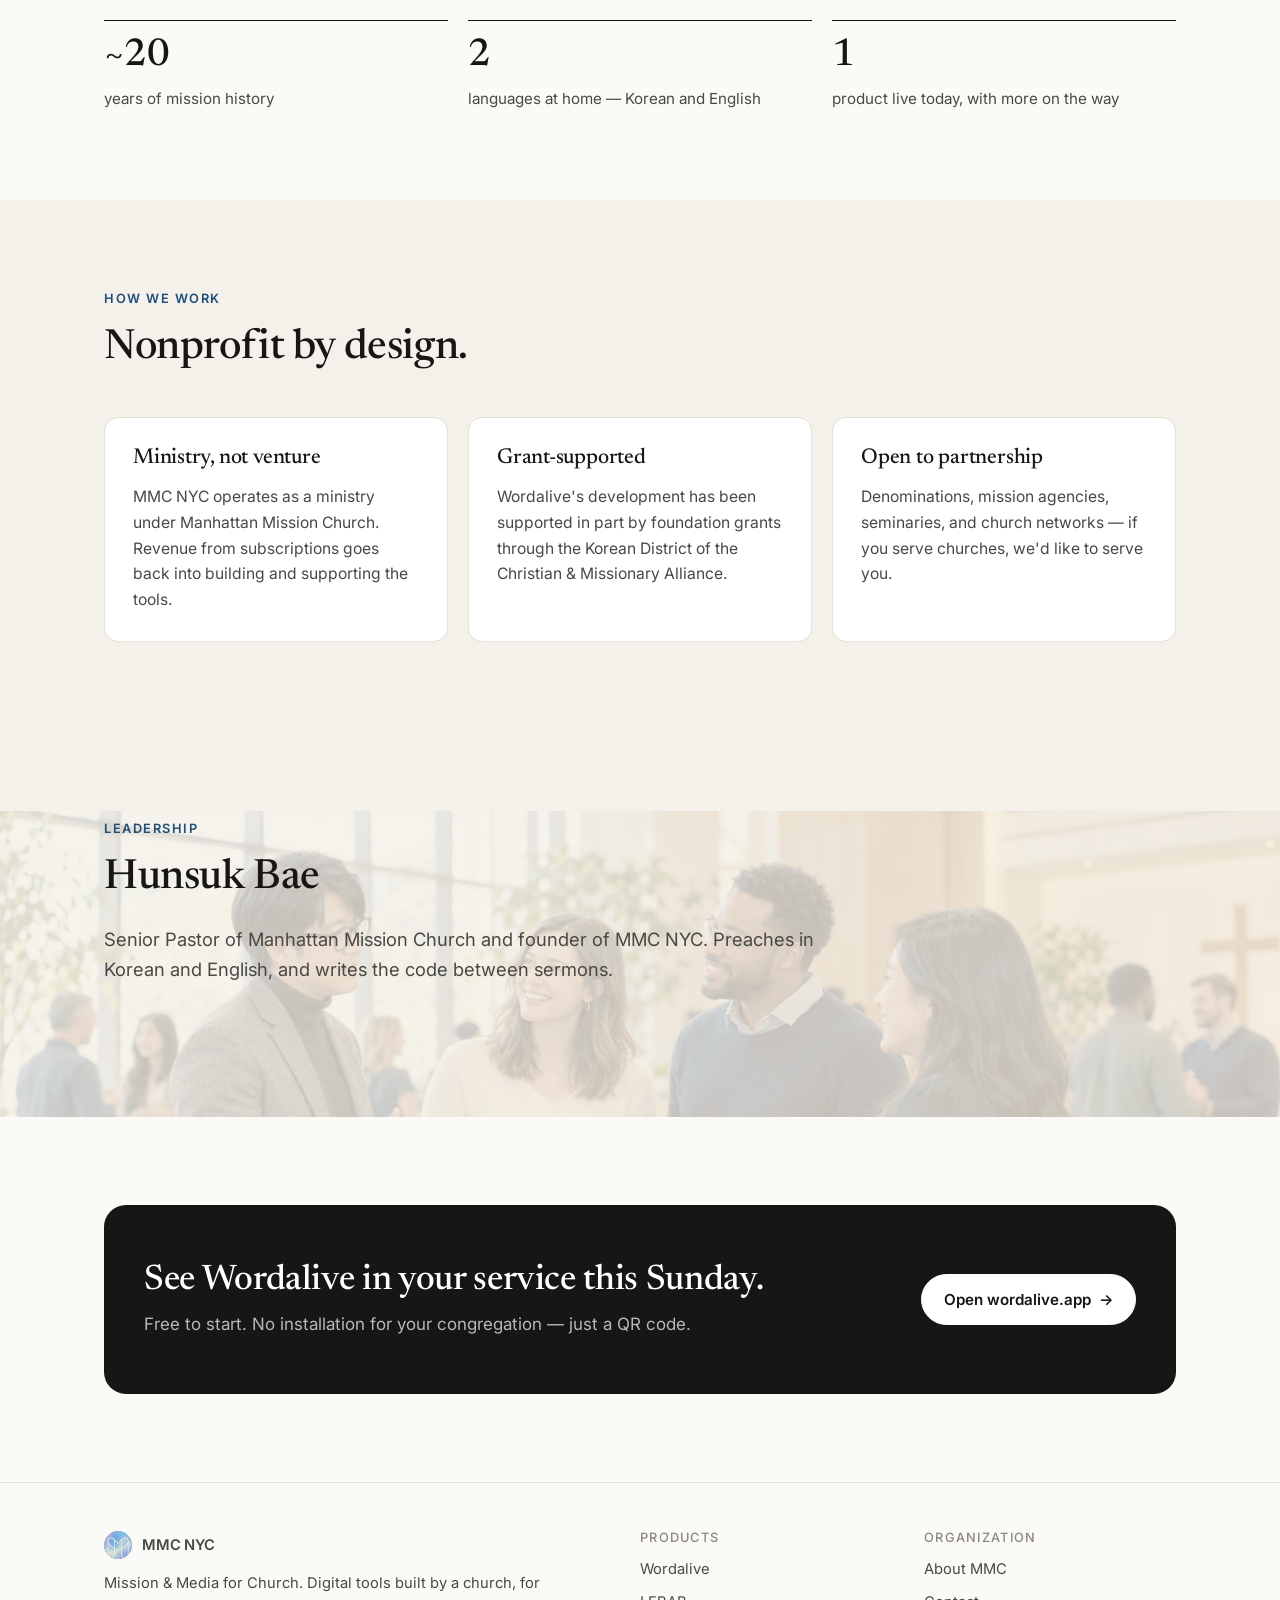
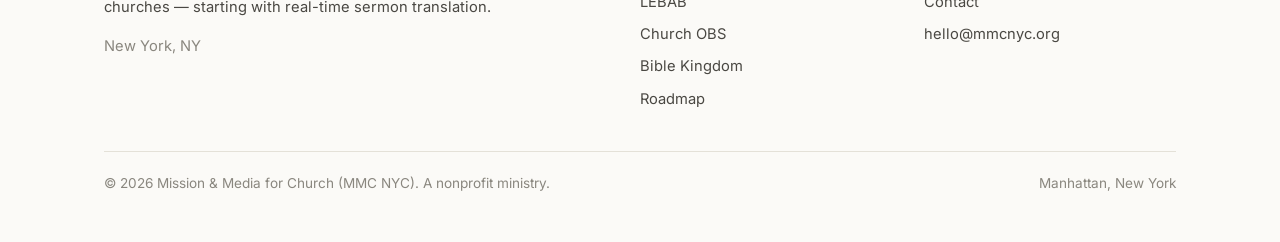
==== commit e5799667: "Revert "Moved to LEBAB: every page now sends visitors to mmcnyc.lebab.live (same page)" This reverts" ====
--- a/about/index.html
+++ b/about/index.html
@@ -1,11 +1,161 @@
-<!doctype html>
-<html lang="ko"><head><meta charset="utf-8">
-<title>MMC NYC</title>
-<meta name="robots" content="noindex">
-<link rel="canonical" href="https://mmcnyc.lebab.live/p/about">
-<meta http-equiv="refresh" content="0; url=https://mmcnyc.lebab.live/p/about">
-<script>location.replace('https://mmcnyc.lebab.live/p/about' + location.hash);</script>
-</head><body>
-<p>MMC NYC 홈페이지가 옮겨졌습니다: <a href="https://mmcnyc.lebab.live/p/about">https://mmcnyc.lebab.live/p/about</a></p>
-<p>The MMC NYC site has moved: <a href="https://mmcnyc.lebab.live/p/about">https://mmcnyc.lebab.live/p/about</a></p>
-</body></html>
+<!DOCTYPE html>
+<html lang="en">
+<head>
+<meta charset="utf-8">
+<meta name="viewport" content="width=device-width, initial-scale=1">
+<title data-en="About — MMC NYC" data-ko="소개 — MMC NYC">About — MMC NYC</title>
+<meta name="description" content="Mission & Media for Church (MMC NYC) is the digital ministry of Manhattan Mission Church in New York — pastors and volunteers building tools for churches.">
+<link rel="icon" href="../img/mark.svg" type="image/svg+xml">
+<link rel="canonical" href="https://mmcnyc.org/about/">
+<meta property="og:title" content="About — MMC NYC">
+<meta property="og:description" content="Mission & Media for Church (MMC NYC) is the digital ministry of Manhattan Mission Church in New York — pastors and volunteers building tools for churches.">
+<meta property="og:type" content="website">
+<meta property="og:url" content="https://mmcnyc.org/about/">
+<link rel="preconnect" href="https://fonts.googleapis.com">
+<link rel="preconnect" href="https://fonts.gstatic.com" crossorigin>
+<link href="https://fonts.googleapis.com/css2?family=Inter:wght@400;500;600&family=Newsreader:opsz,wght@6..72,400;6..72,500&family=Noto+Sans+KR:wght@400;500;600&family=Noto+Serif+KR:wght@400;500&display=swap" rel="stylesheet">
+<link rel="stylesheet" href="../css/style.css">
+</head>
+<body>
+<header class="site-header">
+  <div class="container">
+    <a class="brand" href="../index.html">
+      <img class="mark" src="../img/mark.svg" alt="">
+      <span>MMC NYC <small>· Mission &amp; Media for Church</small></span>
+    </a>
+    <nav class="nav" aria-label="Main">
+      <div class="nav-group">
+        <button class="nav-trigger" type="button" aria-expanded="false" aria-haspopup="true"><span class="en">Products</span><span class="ko">제품</span><svg viewBox="0 0 24 24" fill="none" stroke="currentColor" stroke-width="2.4" stroke-linecap="round" stroke-linejoin="round" aria-hidden="true"><path d="m6 9 6 6 6-6"/></svg></button>
+        <div class="nav-menu">
+          <a href="../wordalive/"><span class="pm wa">Wa</span><b>Wordalive</b><small><span class="en">Live sermon translation</span><span class="ko">실시간 설교 번역</span></small></a>
+          <a href="../lebab/"><span class="pm lb">Lb</span><b>LEBAB</b><small><span class="en">Websites for every church</span><span class="ko">모든 교회에 홈페이지를</span></small></a>
+          <a href="../churchobs/"><span class="pm obs">TV</span><b>Church OBS</b><small><span class="en">Simple church broadcasting</span><span class="ko">교회용 간편 방송</span></small></a>
+          <a href="../biblekingdom/"><span class="pm bk">BK</span><b>Bible Kingdom</b><small><span class="en">Children's worship curriculum</span><span class="ko">어린이 예배 커리큘럼</span></small></a>
+        </div>
+      </div>
+      <a href="../vision/"><span class="en">Vision</span><span class="ko">비전</span></a>
+      <a href="../about/"><span class="en">About</span><span class="ko">소개</span></a>
+      <a href="../contact/"><span class="en">Contact</span><span class="ko">문의</span></a>
+    </nav>
+    <div style="display:flex;gap:10px;align-items:center">
+      <div class="lang-toggle" role="group" aria-label="Language">
+        <button type="button" data-lang="en" aria-pressed="true">EN</button>
+        <button type="button" data-lang="ko" aria-pressed="false">한국어</button>
+      </div>
+      <button class="menu-btn" type="button" aria-expanded="false" aria-label="Menu">☰</button>
+    </div>
+  </div>
+</header>
+<main>
+
+<section class="hero hero-image parallax">
+  <div class="parallax-bg" style="background-image:url(&quot;../img/about_hero.jpg&quot;)" aria-hidden="true"></div>
+  <div class="container narrow">
+    <div class="eyebrow"><span class="en">About</span><span class="ko">소개</span></div>
+    <h1><span class="en">A church that builds.</span><span class="ko">A church that builds.</span></h1>
+    <p class="en lede">Mission &amp; Media for Church (MMC NYC) is the digital ministry of Manhattan Mission Church in New York City. We are pastors and volunteers who build software because our congregation needed it.</p><p class="ko lede">Mission &amp; Media for Church(MMC NYC)는 뉴욕 맨해튼선교교회의 디지털 사역입니다. 우리는 성도들에게 필요했기 때문에 소프트웨어를 만드는 목회자와 봉사자들입니다.</p>
+  </div>
+</section>
+
+<section class="section-alt">
+  <div class="container prose narrow">
+    <h2><span class="en">Our story</span><span class="ko">Our story</span></h2>
+    <p class="en">Manhattan Mission Church has spent roughly two decades in mission — including long-term work alongside a Native American community in South Dakota. Mission taught us to go where the need is, learn the language, and stay.</p><p class="ko">맨하탄선교교회는 지난 20여 년간 선교에 헌신해 왔습니다. 사우스다코타의 원주민 공동체와 함께한 장기 사역도 그 가운데 하나입니다. 선교를 통해 우리는 필요가 있는 곳으로 가서 그 언어를 배우고, 그곳에 머무는 법을 배웠습니다.</p>
+    <p class="en">As a bilingual Korean-English congregation in New York, we lived the language problem every Sunday. Interpreters were scarce and expensive; splitting services split families. So our senior pastor built Wordalive — first for our own sanctuary, then for the churches that asked to borrow it.</p><p class="ko">뉴욕에서 한·영 이중 언어로 예배하는 교회로서, 우리는 매주 언어의 문제를 몸소 겪었습니다. 통역자를 구하기는 어려웠고 비용도 만만치 않았으며, 언어별로 예배를 나누면 한 가족이 서로 다른 자리에 앉아야 했습니다. 그래서 담임목사가 직접 Wordalive를 만들었습니다. 처음엔 우리 예배당을 위해서였고, 이후엔 함께 쓰고 싶어하는 다른 교회들을 위해서였습니다.</p>
+    <p class="en">MMC NYC exists to carry that work further: to build, maintain, and share digital tools for churches as a nonprofit ministry — not a startup chasing growth, but a church serving churches.</p><p class="ko">MMC NYC는 그 걸음을 더 멀리 이어가기 위해 존재합니다. 비영리 사역으로서 교회를 위한 디지털 도구를 만들고, 유지하고, 나눕니다. 성장을 좇는 스타트업이 아니라, 교회를 섬기는 교회로서 말입니다.</p>
+  </div>
+</section>
+
+<section class="section-alt parallax">
+  <div class="parallax-bg" style="background-image:url(&quot;../img/achurch_before.jpg&quot;)" aria-hidden="true"></div>
+  <div class="container" style="position:relative;z-index:1">
+    <div class="section-head">
+      <div class="eyebrow"><span class="en">Our community</span><span class="ko">Our community</span></div>
+      <h2><span class="en">A church, before it's a company.</span><span class="ko">회사이기 전에, 교회입니다.</span></h2>
+      <p class="en">MMC NYC is built by the same people who greet each other after service — pastors, volunteers, and members of Manhattan Mission Church who happen to write software.</p><p class="ko">MMC NYC는 예배 후 서로 인사를 나누는 바로 그 사람들이 만듭니다 — 소프트웨어를 만드는 맨해튼선교교회의 목회자, 봉사자, 성도들입니다.</p>
+    </div>
+  </div>
+</section>
+
+<section>
+  <div class="container">
+    <div class="stats">
+      <div class="stat"><strong>~20</strong><span><span class="en">years of mission history</span><span class="ko">년의 선교 역사</span></span></div>
+      <div class="stat"><strong>2</strong><span><span class="en">languages at home — Korean and English</span><span class="ko">개의 모국어 — 한국어와 영어</span></span></div>
+      <div class="stat"><strong>1</strong><span><span class="en">product live today, with more on the way</span><span class="ko">개의 출시 제품, 그리고 준비 중인 것들</span></span></div>
+    </div>
+  </div>
+</section>
+
+<section class="section-alt">
+  <div class="container">
+    <div class="section-head">
+      <div class="eyebrow"><span class="en">How we work</span><span class="ko">일하는 방식</span></div>
+      <h2><span class="en">Nonprofit by design.</span><span class="ko">처음부터 비영리로.</span></h2>
+    </div>
+    <div class="grid">
+      <div class="card"><h3><span class="en">Ministry, not venture</span><span class="ko">사업이 아닌 사역</span></h3><p class="en">MMC NYC operates as a ministry under Manhattan Mission Church. Revenue from subscriptions goes back into building and supporting the tools.</p><p class="ko">MMC NYC는 맨해튼선교교회 산하 사역으로 운영됩니다. 구독 수익은 도구를 만들고 지원하는 데 다시 쓰입니다.</p></div>
+      <div class="card"><h3><span class="en">Grant-supported</span><span class="ko">지원금과 함께</span></h3><p class="en">Wordalive's development has been supported in part by foundation grants through the Korean District of the Christian &amp; Missionary Alliance.</p><p class="ko">Wordalive 개발은 기독교연합선교회(C&amp;MA) 한인총회를 통한 재단 지원금의 도움을 일부 받았습니다.</p></div>
+      <div class="card"><h3><span class="en">Open to partnership</span><span class="ko">열린 협력</span></h3><p class="en">Denominations, mission agencies, seminaries, and church networks — if you serve churches, we'd like to serve you.</p><p class="ko">교단, 선교 단체, 신학교, 교회 네트워크 — 교회를 섬기신다면 우리가 여러분을 섬기고 싶습니다.</p></div>
+    </div>
+  </div>
+</section>
+
+  <section class="section-alt parallax">
+  <div class="parallax-bg" style="background-image:url(&quot;../img/about_bg.jpg&quot;)" aria-hidden="true"></div>
+  <div class="container" style="position:relative;z-index:1">
+    <div class="section-head">
+        <div class="eyebrow"><span class="en">Leadership</span><span class="ko">리더십</span></div>
+      <h2>Hunsuk Bae</h2>
+      <p class="en">Senior Pastor of Manhattan Mission Church and founder of MMC NYC. Preaches in Korean and English, and writes the code between sermons.</p><p class="ko">맨해튼선교교회 담임목사, MMC NYC 설립자. 한국어와 영어로 설교하며, 설교 사이사이에 코드를 씁니다.</p>
+    </div>
+  </div>
+</section>
+
+<section>
+  <div class="container">
+    <div class="cta">
+      <div>
+        <h2><span class="en">See Wordalive in your service this Sunday.</span><span class="ko">이번 주일, 여러분의 예배에서 Wordalive를 경험해 보세요.</span></h2>
+        <p class="en">Free to start. No installation for your congregation — just a QR code.</p><p class="ko">무료로 시작할 수 있습니다. 성도들은 설치 없이 QR 코드만 스캔하면 됩니다.</p>
+      </div>
+      <a class="btn" href="https://wordalive.app" target="_blank" rel="noopener"><span class="en">Open wordalive.app</span><span class="ko">wordalive.app 열기</span> →</a>
+    </div>
+  </div>
+</section>
+
+</main>
+<footer class="site-footer">
+  <div class="container">
+    <div>
+      <a class="brand" href="../index.html" style="margin-bottom:12px"><img class="mark" src="../img/mark.svg" alt=""><span>MMC NYC</span></a>
+      <p class="en">Mission &amp; Media for Church. Digital tools built by a church, for churches — starting with real-time sermon translation.</p><p class="ko">Mission &amp; Media for Church. 교회가 교회를 위해 만드는 디지털 도구 — 실시간 설교 번역에서 시작합니다.</p>
+      <p class="small">New York, NY</p>
+    </div>
+    <div>
+      <h4><span class="en">Products</span><span class="ko">제품</span></h4>
+      <ul>
+        <li><a href="../wordalive/">Wordalive</a></li>
+        <li><a href="../lebab/">LEBAB</a></li>
+        <li><a href="../churchobs/">Church OBS</a></li>
+        <li><a href="../biblekingdom/">Bible Kingdom</a></li>
+        <li><a href="../vision/"><span class="en">Roadmap</span><span class="ko">로드맵</span></a></li>
+      </ul>
+    </div>
+    <div>
+      <h4><span class="en">Organization</span><span class="ko">조직</span></h4>
+      <ul>
+        <li><a href="../about/"><span class="en">About MMC</span><span class="ko">MMC 소개</span></a></li>
+        <li><a href="../contact/"><span class="en">Contact</span><span class="ko">문의</span></a></li>
+        <li><a href="mailto:hello@mmcnyc.org">hello@mmcnyc.org</a></li>
+      </ul>
+    </div>
+    <div class="legal">
+      <span>© <span data-year></span> Mission &amp; Media for Church (MMC NYC). <span class="en">A nonprofit ministry.</span><span class="ko">비영리 사역 기관입니다.</span></span>
+      <span>Manhattan, New York</span>
+    </div>
+  </div>
+</footer>
+<script src="../js/main.js"></script>
+</body>
+</html>
--- a/css/style.css
+++ b/css/style.css
@@ -0,0 +1,663 @@
+/* MMC NYC — Mission & Media for Church
+   Clean, minimal company site. */
+
+:root {
+  --bg: #fbfaf7;
+  --bg-alt: #f3f1ea;
+  --ink: #171614;
+  --ink-2: #4a4843;
+  --ink-3: #8a877f;
+  --line: #e4e1d8;
+  --accent: #1f4e79;
+  --accent-ink: #ffffff;
+  --accent-soft: #e6eef6;
+  --radius: 14px;
+  --max: 1120px;
+  --sans: "Inter", "Noto Sans KR", -apple-system, BlinkMacSystemFont, "Segoe UI", Helvetica, Arial, sans-serif;
+  --serif: "Newsreader", "Noto Serif KR", Georgia, "Times New Roman", serif;
+}
+
+* { box-sizing: border-box; }
+html { scroll-behavior: smooth; -webkit-text-size-adjust: 100%; }
+body {
+  margin: 0;
+  font-family: var(--sans);
+  font-size: 17px;
+  line-height: 1.65;
+  color: var(--ink);
+  background: var(--bg);
+  -webkit-font-smoothing: antialiased;
+}
+html[lang="ko"] body { word-break: keep-all; }
+
+a { color: inherit; text-decoration: none; }
+img, svg { max-width: 100%; display: block; }
+h1, h2, h3, h4 { font-family: var(--serif); font-weight: 500; line-height: 1.15; margin: 0 0 .5em; letter-spacing: -0.01em; }
+h1 { font-size: clamp(2.4rem, 6vw, 4.2rem); }
+h2 { font-size: clamp(1.8rem, 3.6vw, 2.6rem); }
+h3 { font-size: 1.35rem; }
+p { margin: 0 0 1em; }
+.muted { color: var(--ink-2); }
+.small { font-size: .92rem; color: var(--ink-3); }
+.eyebrow {
+  font-family: var(--sans);
+  font-size: .8rem;
+  letter-spacing: .12em;
+  text-transform: uppercase;
+  color: var(--accent);
+  font-weight: 600;
+  margin-bottom: 1rem;
+}
+
+/* Language switching — every bilingual node carries .en or .ko */
+.ko { display: none; }
+html[lang="ko"] .ko { display: revert; }
+html[lang="ko"] .en { display: none; }
+
+.container { max-width: var(--max); margin: 0 auto; padding-inline: 24px; }
+.narrow { max-width: 760px; }
+
+/* Header */
+.site-header {
+  position: sticky; top: 0; z-index: 50;
+  background: rgba(251, 250, 247, .85);
+  backdrop-filter: saturate(180%) blur(12px);
+  -webkit-backdrop-filter: saturate(180%) blur(12px);
+  border-bottom: 1px solid var(--line);
+}
+.site-header .container {
+  display: flex; align-items: center; justify-content: space-between;
+  height: 64px; gap: 24px;
+}
+.brand { display: flex; align-items: center; gap: 10px; font-weight: 600; letter-spacing: -0.01em; }
+.brand .mark { width: 28px; height: 28px; }
+.brand small { font-weight: 400; color: var(--ink-3); font-size: .85rem; }
+.nav { display: flex; align-items: center; gap: 28px; font-size: .95rem; }
+.nav a { color: var(--ink-2); padding: 6px 0; border-bottom: 1px solid transparent; }
+.nav a:hover, .nav a[aria-current="page"] { color: var(--ink); border-bottom-color: var(--ink); }
+.lang-toggle {
+  display: inline-flex; border: 1px solid var(--line); border-radius: 999px; overflow: hidden;
+  font-size: .8rem; font-weight: 600; background: #fff;
+}
+.lang-toggle button {
+  appearance: none; border: 0; background: transparent; padding: 6px 12px; cursor: pointer;
+  color: var(--ink-3); font: inherit;
+}
+.lang-toggle button[aria-pressed="true"] { background: var(--ink); color: #fff; }
+.menu-btn { display: none; appearance: none; border: 1px solid var(--line); background: #fff; border-radius: 8px; padding: 6px 10px; cursor: pointer; font: inherit; }
+
+@media (max-width: 800px) {
+  .nav { display: none; }
+  .nav.open {
+    display: flex; position: absolute; left: 0; right: 0; top: 64px;
+    flex-direction: column; gap: 0; background: var(--bg); border-bottom: 1px solid var(--line);
+    padding: 8px 24px 16px;
+  }
+  .nav.open a { padding: 12px 0; border-bottom: 1px solid var(--line); }
+  .menu-btn { display: inline-block; }
+  .brand small { display: none; }
+  .mock { aspect-ratio: auto; gap: 20px; padding: 22px; }
+}
+
+/* Buttons */
+.btn {
+  display: inline-flex; align-items: center; gap: 8px;
+  padding: 12px 22px; border-radius: 999px; font-weight: 600; font-size: .95rem;
+  border: 1px solid var(--ink); background: var(--ink); color: #fff; transition: .15s;
+}
+.btn:hover { background: #000; }
+.btn.secondary { background: transparent; color: var(--ink); }
+.btn.secondary:hover { background: var(--bg-alt); }
+.btn.accent { background: var(--accent); border-color: var(--accent); }
+.btn.accent:hover { background: #163b5c; }
+.btn-row { display: flex; flex-wrap: wrap; gap: 12px; }
+
+/* Sections */
+section { padding-block: 88px; }
+@media (max-width: 800px) { section { padding-block: 60px; } }
+.section-alt { background: var(--bg-alt); }
+.section-head { max-width: 720px; margin-bottom: 44px; }
+.section-head p { font-size: 1.15rem; color: var(--ink-2); }
+
+.hero { padding-block: 110px 80px; }
+.hero h1 { max-width: 820px; }
+.hero .lede { font-size: 1.25rem; color: var(--ink-2); max-width: 620px; margin-bottom: 2rem; }
+@media (max-width: 800px) { .hero { padding-block: 64px 48px; } .hero .lede { font-size: 1.1rem; } }
+
+/* Hero with a full-bleed video background. The video plays at 70% opacity,
+   blended straight onto the page background per the 22%-style pattern used
+   elsewhere on the site; a dark scrim sits between it and the text so the
+   headline stays readable no matter what the footage is showing at the
+   moment — busy, brightly lit b-roll and static text don't share a palette
+   on their own. */
+.hero-video { position: relative; overflow: hidden; isolation: isolate; color: #fff; }
+.hero-bg-video {
+  position: absolute; inset: 0; width: 100%; height: 100%;
+  object-fit: cover; opacity: .7; z-index: 0;
+}
+.hero-video::after {
+  content: ""; position: absolute; inset: 0; z-index: 1;
+  background: linear-gradient(180deg, rgba(10, 12, 16, .62), rgba(10, 12, 16, .42) 45%, rgba(10, 12, 16, .68));
+}
+.hero-video .container { position: relative; z-index: 2; }
+.hero-video .eyebrow { color: #bcd6f2; }
+.hero-video .lede { color: rgba(255, 255, 255, .86); }
+.hero-video .btn.secondary { border-color: rgba(255, 255, 255, .7); color: #fff; }
+.hero-video .btn.secondary:hover { background: rgba(255, 255, 255, .12); }
+@media (prefers-reduced-motion: reduce) { .hero-bg-video { display: none; } .hero-video { background: #171614; } }
+
+/* Hero with a full-bleed still-image background (same parallax-bg mechanism
+   as the section photo backgrounds elsewhere) plus a dark scrim, so it reads
+   the same way the video hero does. */
+.hero-image { position: relative; overflow: hidden; isolation: isolate; color: #fff; }
+.hero-image .parallax-bg { opacity: 1; }
+.hero-image::after {
+  content: ""; position: absolute; inset: 0; z-index: 1;
+  background: linear-gradient(180deg, rgba(10, 12, 16, .6), rgba(10, 12, 16, .38) 45%, rgba(10, 12, 16, .66));
+}
+.hero-image .container { position: relative; z-index: 2; }
+.hero-image .eyebrow { color: #bcd6f2; }
+.hero-image .lede { color: rgba(255, 255, 255, .86); }
+.hero-image .btn.secondary { border-color: rgba(255, 255, 255, .7); color: #fff; }
+.hero-image .btn.secondary:hover { background: rgba(255, 255, 255, .12); }
+
+/* Grid cards */
+.grid { display: grid; gap: 20px; grid-template-columns: repeat(3, 1fr); }
+.grid.two { grid-template-columns: repeat(2, 1fr); }
+.grid.four { grid-template-columns: repeat(4, 1fr); }
+@media (max-width: 900px) { .grid, .grid.four { grid-template-columns: repeat(2, 1fr); } }
+@media (max-width: 600px) { .grid, .grid.two, .grid.four { grid-template-columns: 1fr; } }
+.card {
+  background: #fff; border: 1px solid var(--line); border-radius: var(--radius);
+  padding: 28px; display: flex; flex-direction: column; gap: 8px;
+}
+.card h3 { margin-bottom: .25em; }
+.card p { margin: 0; color: var(--ink-2); font-size: .98rem; }
+.card .icon {
+  width: 40px; height: 40px; border-radius: 10px; background: var(--accent-soft); color: var(--accent);
+  display: grid; place-items: center; margin-bottom: 10px;
+}
+.card .icon svg { width: 20px; height: 20px; }
+.card .card-visual {
+  width: 100%; aspect-ratio: 5 / 3; margin-bottom: 6px;
+  display: flex; align-items: center; justify-content: center;
+}
+.card .card-visual img { width: 100%; height: 100%; object-fit: contain; display: block; }
+.card.soon { background: transparent; border-style: dashed; }
+
+/* Feature-demo video cards: same card-visual slot, 16:9 screen-capture clips
+   instead of static images. */
+.card .card-visual.video { aspect-ratio: 16 / 9; border-radius: 10px; overflow: hidden; background: #171614; }
+.card .card-visual.video video { width: 100%; height: 100%; object-fit: cover; display: block; cursor: pointer; }
+.tag {
+  display: inline-block; font-size: .72rem; letter-spacing: .08em; text-transform: uppercase; font-weight: 600;
+  padding: 3px 9px; border-radius: 999px; background: var(--accent-soft); color: var(--accent); width: fit-content;
+}
+.tag.neutral { background: var(--bg-alt); color: var(--ink-3); }
+
+/* Feature split */
+.split { display: grid; grid-template-columns: 1fr 1fr; gap: 56px; align-items: center; }
+@media (max-width: 800px) { .split { grid-template-columns: 1fr; gap: 32px; } }
+
+/* Product mock (pure CSS illustration of a live caption screen) */
+.mock {
+  background: #111; color: #fff; border-radius: 18px; padding: 28px; box-shadow: 0 30px 60px -30px rgba(0,0,0,.45);
+  aspect-ratio: 16/10; display: flex; flex-direction: column; justify-content: space-between; font-family: var(--sans);
+}
+.mock .bar { display: flex; justify-content: space-between; align-items: center; font-size: .75rem; color: #9a9a9a; }
+.mock .live { display: inline-flex; align-items: center; gap: 6px; color: #f87171; font-weight: 600; }
+.mock .live::before { content: ""; width: 7px; height: 7px; border-radius: 50%; background: #f87171; animation: pulse 1.4s infinite; }
+@keyframes pulse { 0%,100% { opacity: 1 } 50% { opacity: .3 } }
+.mock .caption { font-size: clamp(1rem, 2.2vw, 1.5rem); line-height: 1.4; font-family: var(--serif); }
+.mock .caption .src { color: #a3a3a3; font-size: .8em; margin-bottom: .6em; font-family: var(--sans); }
+.mock .langs { display: flex; gap: 8px; flex-wrap: wrap; }
+.mock .langs span { font-size: .72rem; padding: 4px 10px; border-radius: 999px; border: 1px solid #333; color: #bbb; }
+.mock .langs span.on { background: #fff; color: #111; border-color: #fff; }
+
+/* Parallax section background */
+.parallax { position: relative; overflow: hidden; isolation: isolate; }
+.parallax-bg {
+  position: absolute; left: 0; right: 0; top: -18%; bottom: -18%;
+  background-size: cover; background-position: center;
+  opacity: .22; z-index: 0; pointer-events: none;
+  transform: translate3d(0, 0, 0);
+  will-change: transform;
+}
+/* Text sits on solid cards already, but give the heading itself a readable
+   backdrop since it sits directly over the image. */
+.parallax .section-head { position: relative; }
+@media (prefers-reduced-motion: reduce) { .parallax-bg { top: 0; bottom: 0; } }
+
+.daily-prayer-head #prayer-date { color: var(--ink-3); font-weight: 500; margin-top: -0.8rem; }
+
+/* Daily Prayer */
+.daily-prayer {
+  margin-top: 8px; padding: 40px 44px; border-radius: 18px;
+  background: var(--bg-alt); border: 1px solid var(--line);
+  font-family: var(--serif); font-size: clamp(1.2rem, 2.6vw, 1.6rem); line-height: 1.5;
+  max-width: none;
+}
+.daily-prayer p { margin: 0; }
+.daily-prayer p[data-state="loading"], .daily-prayer p[data-state="empty"] {
+  font-family: var(--sans); font-size: 1rem; color: var(--ink-3);
+}
+@media (max-width: 800px) { .daily-prayer { padding: 28px 24px; } }
+
+/* Steps */
+.steps { counter-reset: step; display: grid; grid-template-columns: repeat(3, 1fr); gap: 28px; }
+@media (max-width: 800px) { .steps { grid-template-columns: 1fr; } }
+.step { counter-increment: step; padding-top: 18px; border-top: 1px solid var(--ink); }
+.step::before { content: "0" counter(step); font-family: var(--serif); font-size: 1.4rem; color: var(--accent); display: block; margin-bottom: 8px; }
+.step h3 { font-size: 1.2rem; }
+.step p { color: var(--ink-2); font-size: .98rem; margin: 0; }
+
+/* Timeline (vision) */
+.timeline { display: grid; gap: 0; border-left: 1px solid var(--line); margin-left: 8px; }
+.timeline .item { position: relative; padding: 0 0 36px 32px; }
+.timeline .item::before {
+  content: ""; position: absolute; left: -6px; top: 8px; width: 11px; height: 11px; border-radius: 50%;
+  background: var(--bg); border: 2px solid var(--ink-3);
+}
+.timeline .item.now::before { background: var(--accent); border-color: var(--accent); }
+.timeline .item h3 { font-size: 1.25rem; margin-bottom: .3em; }
+.timeline .item p { color: var(--ink-2); margin: 0; }
+
+/* Stats */
+.stats { display: grid; grid-template-columns: repeat(3, 1fr); gap: 20px; }
+@media (max-width: 600px) { .stats { grid-template-columns: 1fr; } }
+.stat { border-top: 1px solid var(--ink); padding-top: 16px; }
+.stat strong { font-family: var(--serif); font-size: 2.4rem; font-weight: 500; display: block; line-height: 1; margin-bottom: 8px; }
+.stat span { color: var(--ink-2); font-size: .95rem; }
+
+/* Quote */
+blockquote { margin: 0; font-family: var(--serif); font-size: clamp(1.4rem, 3vw, 2rem); line-height: 1.35; max-width: 860px; }
+blockquote cite { display: block; font-family: var(--sans); font-style: normal; font-size: .95rem; color: var(--ink-3); margin-top: 20px; }
+
+/* CTA band */
+.cta {
+  background: var(--ink); color: #fff; border-radius: 22px; padding: 56px 40px;
+  display: flex; align-items: center; justify-content: space-between; gap: 32px; flex-wrap: wrap;
+}
+.cta h2 { margin: 0; font-size: clamp(1.6rem, 3vw, 2.2rem); }
+.cta p { margin: .5em 0 0; color: #b8b8b8; }
+.cta .btn { background: #fff; color: var(--ink); border-color: #fff; }
+.cta .btn:hover { background: #eee; }
+
+/* Contact */
+.contact-list { list-style: none; padding: 0; margin: 0; display: grid; gap: 16px; }
+.contact-list li { border: 1px solid var(--line); background: #fff; border-radius: var(--radius); padding: 22px 24px; display: flex; justify-content: space-between; gap: 16px; flex-wrap: wrap; align-items: center; }
+.contact-list li strong { display: block; font-weight: 600; }
+.contact-list li span { color: var(--ink-2); font-size: .95rem; }
+a.link { color: var(--accent); font-weight: 600; }
+a.link:hover { text-decoration: underline; }
+form.contact { display: grid; gap: 14px; }
+form.contact label { display: grid; gap: 6px; font-size: .9rem; font-weight: 600; }
+form.contact input, form.contact textarea, form.contact select {
+  font: inherit; padding: 12px 14px; border: 1px solid var(--line); border-radius: 10px; background: #fff; color: var(--ink); width: 100%;
+}
+form.contact input:focus, form.contact textarea:focus { outline: 2px solid var(--accent); outline-offset: 1px; border-color: transparent; }
+form.contact .hp { position: absolute; left: -9999px; }
+
+/* Footer */
+.site-footer { border-top: 1px solid var(--line); padding-block: 48px; font-size: .92rem; color: var(--ink-2); }
+.site-footer .container { display: grid; grid-template-columns: 2fr 1fr 1fr; gap: 32px; }
+@media (max-width: 700px) { .site-footer .container { grid-template-columns: 1fr; } }
+.site-footer h4 { font-family: var(--sans); font-size: .8rem; letter-spacing: .1em; text-transform: uppercase; color: var(--ink-3); margin-bottom: 12px; }
+.site-footer ul { list-style: none; padding: 0; margin: 0; display: grid; gap: 8px; }
+.site-footer a:hover { color: var(--ink); text-decoration: underline; }
+.site-footer .legal { grid-column: 1 / -1; border-top: 1px solid var(--line); padding-top: 20px; margin-top: 8px; font-size: .85rem; color: var(--ink-3); display: flex; justify-content: space-between; flex-wrap: wrap; gap: 8px; }
+
+/* Prose pages */
+.prose p { font-size: 1.08rem; color: var(--ink-2); }
+.prose p strong { color: var(--ink); }
+hr.rule { border: 0; border-top: 1px solid var(--line); margin: 0; }
+
+/* ---------- Vision: four pieces converging into one platform ----------
+   A stem drops from each card, the stems meet on a single rule, and one
+   arrow carries them down into the platform panel. Drawn with borders
+   rather than an SVG so the hairlines stay crisp at any width. */
+.converge { position: relative; height: 66px; --flow: rgba(31, 78, 121, 0.3); }
+.converge-stems { display: grid; grid-template-columns: repeat(4, 1fr); gap: 20px; height: 30px; }
+.converge-stems span { justify-self: center; width: 1px; height: 100%; background: var(--flow); }
+/* Runs from the centre of the first card to the centre of the last: half a
+   column in from each edge, allowing for the three 20px gaps between them. */
+.converge-bar { position: absolute; top: 30px; height: 1px; background: var(--flow);
+  left: calc((100% - 60px) / 8); right: calc((100% - 60px) / 8); }
+.converge-drop { position: absolute; top: 30px; left: 50%; width: 1px; height: 28px; background: var(--flow); }
+.converge-drop::after { content: ""; position: absolute; left: 50%; bottom: -1px; width: 8px; height: 8px;
+  border-right: 1.5px solid var(--flow); border-bottom: 1.5px solid var(--flow);
+  transform: translate(-50%, 0) rotate(45deg); }
+
+.platform-sum { background: var(--accent-soft); border: 1px solid rgba(31, 78, 121, 0.16);
+  border-radius: var(--radius); padding: 38px 32px; text-align: center; }
+.platform-sum h3 { font-size: clamp(1.5rem, 2.6vw, 2rem); margin: 12px 0; }
+.platform-sum p { margin: 0 auto; max-width: 640px; color: var(--ink-2); }
+
+/* Below the four-column grid the stems no longer line up with anything, so
+   they give way to a single arrow. */
+@media (max-width: 900px) {
+  .converge { height: 44px; }
+  .converge-stems, .converge-bar { display: none; }
+  .converge-drop { top: 4px; height: 30px; }
+  .platform-sum { padding: 30px 22px; }
+}
+
+/* ---------- Daily Prayer: a video wash behind the light section ----------
+   The prayer is quiet text on a pale card, so the footage sits far back:
+   blurred, dimmed, and covered by a paper-toned scrim. The card itself
+   turns near-opaque here so the reading contrast never drops. */
+.prayer-video { position: relative; overflow: hidden; isolation: isolate; }
+.prayer-bg-video {
+  position: absolute; inset: 0; width: 100%; height: 100%;
+  object-fit: cover; opacity: 2; z-index: 0;
+  filter: blur(5px) saturate(90%);
+  /* the scale hides the soft edge the blur leaves around the frame */
+  transform: scale(1.1);
+}
+.prayer-video::after {
+  content: ""; position: absolute; inset: 0; z-index: 1;
+  background: linear-gradient(180deg, #f3f1ea 0%, rgba(243, 241, 234, 0.25) 30%, 
+    rgba(243, 241, 234, 0.15) 50%, 
+    rgba(243, 241, 234, 0.25) 70%,, #f3f1ea 100%);
+}
+.prayer-video .container { position: relative; z-index: 2; }
+.prayer-video .daily-prayer {
+  background: rgba(251, 250, 247, .9);
+  backdrop-filter: blur(6px);
+  -webkit-backdrop-filter: blur(6px);
+}
+@media (prefers-reduced-motion: reduce) { .prayer-bg-video { display: none; } }
+
+/* =====================================================================
+   2026-10 — Products menu, Wordalive feature stage, product pages
+   ===================================================================== */
+
+/* ---------- Products dropdown ---------- */
+.nav-group { position: relative; }
+.nav-trigger {
+  appearance: none; border: 0; background: none; font: inherit; color: var(--ink-2);
+  padding: 6px 0; cursor: pointer; display: inline-flex; align-items: center; gap: 6px;
+  border-bottom: 1px solid transparent;
+}
+.nav-trigger svg { width: 12px; height: 12px; transition: transform .2s; }
+.nav-trigger:hover, .nav-group.current .nav-trigger { color: var(--ink); border-bottom-color: var(--ink); }
+.nav-menu {
+  position: absolute; top: calc(100% + 10px); left: -18px; min-width: 300px;
+  background: #fff; border: 1px solid var(--line); border-radius: 14px; padding: 8px;
+  box-shadow: 0 24px 48px -24px rgba(23, 22, 20, .35);
+  opacity: 0; visibility: hidden; transform: translateY(-6px); transition: .18s ease;
+}
+.nav-menu::before { content: ""; position: absolute; left: 0; right: 0; top: -12px; height: 12px; }
+.nav-group:hover .nav-menu, .nav-group:focus-within .nav-menu, .nav-group.open .nav-menu {
+  opacity: 1; visibility: visible; transform: none;
+}
+.nav-group:hover .nav-trigger svg, .nav-group.open .nav-trigger svg { transform: rotate(180deg); }
+.nav .nav-menu a {
+  display: grid; grid-template-columns: 34px 1fr; column-gap: 12px; align-items: center;
+  padding: 10px 12px; border-radius: 10px; border: 0; color: var(--ink);
+}
+.nav .nav-menu a:hover, .nav .nav-menu a[aria-current="page"] { background: var(--bg-alt); border: 0; }
+.nav-menu .pm { width: 34px; height: 34px; border-radius: 9px; display: grid; place-items: center; grid-row: span 2; font-weight: 700; font-size: .78rem; color: #fff; }
+.nav-menu b { font-weight: 600; font-size: .95rem; line-height: 1.3; }
+.nav-menu small { color: var(--ink-3); font-size: .8rem; line-height: 1.3; }
+.pm.wa { background: #d84a28; } .pm.lb { background: #1f4e79; } .pm.obs { background: #121212; } .pm.bk { background: #4b2fbf; }
+@media (max-width: 800px) {
+  .nav.open .nav-group { border-bottom: 1px solid var(--line); padding-bottom: 6px; }
+  .nav.open .nav-trigger { padding: 12px 0; width: 100%; justify-content: space-between; border: 0; pointer-events: none; }
+  .nav.open .nav-trigger svg { display: none; }
+  .nav.open .nav-menu { position: static; opacity: 1; visibility: visible; transform: none; box-shadow: none; border: 0; padding: 0; min-width: 0; background: transparent; }
+  .nav.open .nav-menu a { padding: 8px 4px; border-bottom: 0; }
+}
+
+/* ---------- Product hero (split, light) ---------- */
+.hero-split { display: grid; grid-template-columns: 1fr 1.05fr; gap: 56px; align-items: center; }
+.hero-split h1 { font-size: clamp(2.3rem, 5vw, 3.6rem); }
+@media (max-width: 900px) { .hero-split { grid-template-columns: 1fr; gap: 36px; } }
+.hero-light { padding-block: 72px 64px; background:
+  radial-gradient(900px 420px at 85% 10%, rgba(216, 74, 40, .08), transparent 60%),
+  radial-gradient(700px 360px at 0% 100%, rgba(23, 59, 103, .07), transparent 60%), var(--bg); }
+
+/* Logo motion: plays once, rests on the final logo frame, replay on click */
+.logo-stage {
+  position: relative; aspect-ratio: 16 / 9; border-radius: 22px; overflow: hidden;
+  background: #f6f2ea; box-shadow: 0 40px 80px -40px rgba(23, 22, 20, .45), 0 0 0 1px rgba(23, 22, 20, .06);
+}
+.logo-stage video, .logo-stage img { position: absolute; inset: 0; width: 100%; height: 100%; object-fit: cover; }
+.replay {
+  position: absolute; right: 14px; bottom: 14px; z-index: 2;
+  appearance: none; border: 0; border-radius: 999px; padding: 8px 14px 8px 11px; cursor: pointer;
+  background: rgba(23, 22, 20, .78); color: #fff; font: 600 .8rem var(--sans);
+  display: inline-flex; align-items: center; gap: 6px; opacity: 0; transform: translateY(6px); transition: .25s;
+}
+.replay svg { width: 14px; height: 14px; }
+.logo-stage.done .replay, .logo-stage:hover .replay { opacity: 1; transform: none; }
+
+/* ---------- Feature stage (Wordalive "See it in action") ---------- */
+.stage-caption { display: none; margin-top: 14px; color: rgba(243,239,230,.78); font-size: .95rem; min-height: 3em; }
+.stage-section { background: #13120f; color: #f3efe6; }
+.stage-section .eyebrow { color: #f0a080; }
+.stage-section h2 { color: #fff; }
+.stage-section .section-head p { color: rgba(243, 239, 230, .72); }
+.stage { display: grid; grid-template-columns: minmax(260px, 340px) 1fr; gap: 44px; align-items: center; }
+.stage-list { display: flex; flex-direction: column; gap: 6px; }
+.stage-item {
+  appearance: none; border: 0; background: transparent; color: inherit; text-align: left; cursor: pointer;
+  padding: 16px 18px 18px; border-radius: 14px; font: inherit; position: relative; transition: background .2s;
+}
+.stage-item:hover { background: rgba(255, 255, 255, .04); }
+.stage-item[aria-selected="true"] { background: rgba(255, 255, 255, .07); }
+.stage-item .t { display: flex; align-items: baseline; gap: 12px; font-family: var(--serif); font-size: 1.28rem; color: rgba(255,255,255,.55); transition: color .2s; }
+.stage-item .t i { font-style: normal; font-family: var(--sans); font-size: .75rem; font-weight: 600; letter-spacing: .08em; color: #f0a080; opacity: .7; }
+.stage-item[aria-selected="true"] .t { color: #fff; }
+.stage-item .d { display: block; margin: 6px 0 0 30px; font-size: .92rem; line-height: 1.55; color: rgba(243,239,230,.66); max-height: 0; overflow: hidden; opacity: 0; transition: max-height .35s ease, opacity .25s; }
+.stage-item[aria-selected="true"] .d { max-height: 120px; opacity: 1; }
+.stage-item .bar { position: absolute; left: 18px; right: 18px; bottom: 6px; height: 2px; background: rgba(255,255,255,.08); border-radius: 2px; overflow: hidden; opacity: 0; }
+.stage-item[aria-selected="true"] .bar { opacity: 1; }
+.stage-item .bar i { display: block; height: 100%; width: calc(var(--p, 0) * 100%); background: #e8683f; }
+.stage-screen {
+  position: relative; aspect-ratio: 16 / 9; border-radius: 18px; overflow: hidden; background: #f6f4eb;
+  box-shadow: 0 50px 100px -40px rgba(0,0,0,.8), 0 0 0 1px rgba(255,255,255,.08);
+}
+.stage-screen video { position: absolute; inset: 0; width: 100%; height: 100%; object-fit: cover; transition: opacity .35s ease; }
+.stage-screen video.fading { opacity: 0; }
+.stage-screen .playpause {
+  position: absolute; left: 14px; bottom: 14px; z-index: 2; width: 38px; height: 38px; border-radius: 50%;
+  border: 0; cursor: pointer; background: rgba(23,22,20,.72); color: #fff; display: grid; place-items: center;
+  opacity: 0; transition: opacity .2s;
+}
+.stage-screen:hover .playpause, .stage-screen .playpause:focus-visible, .stage-screen.paused .playpause { opacity: 1; }
+.stage-screen .playpause svg { width: 16px; height: 16px; }
+.stage-screen .ic-play { display: none; } .stage-screen.paused .ic-play { display: block; } .stage-screen.paused .ic-pause { display: none; }
+.stage-more { margin-top: 28px; font-size: .92rem; color: rgba(243,239,230,.6); }
+.stage-more a { color: #fff; border-bottom: 1px solid rgba(255,255,255,.35); }
+@media (max-width: 900px) {
+  .stage { grid-template-columns: 1fr; gap: 20px; }
+  .stage-screen { order: -1; border-radius: 12px; }
+  .stage-list { flex-direction: row; overflow-x: auto; gap: 8px; scrollbar-width: none; margin-inline: -24px; padding-inline: 24px; }
+  .stage-list::-webkit-scrollbar { display: none; }
+  .stage-item { flex: 0 0 auto; padding: 10px 14px 14px; }
+  .stage-item .t { font-size: 1rem; white-space: nowrap; }
+  .stage-item .d { display: none; }
+  .stage-caption { display: block; }
+}
+
+/* ---------- Shared product-page pieces ---------- */
+.pill-row { display: flex; flex-wrap: wrap; gap: 8px; margin: 0 0 1.6rem; }
+.pill { font-size: .78rem; font-weight: 600; padding: 5px 11px; border-radius: 999px; background: var(--bg-alt); color: var(--ink-2); }
+.price-grid { display: grid; grid-template-columns: repeat(auto-fit, minmax(220px, 1fr)); gap: 18px; }
+.price { background: #fff; border: 1px solid var(--line); border-radius: var(--radius); padding: 26px; display: flex; flex-direction: column; gap: 6px; }
+.price.featured { border-color: var(--ink); box-shadow: 0 24px 48px -32px rgba(23,22,20,.4); }
+.price .amt { font-family: var(--serif); font-size: 2.2rem; line-height: 1.1; }
+.price .amt small { font-family: var(--sans); font-size: .85rem; color: var(--ink-3); }
+.price ul { margin: 10px 0 0; padding: 0; list-style: none; font-size: .93rem; color: var(--ink-2); }
+.price li { padding: 6px 0 6px 22px; position: relative; border-top: 1px solid var(--line); }
+.price li::before { content: "✓"; position: absolute; left: 0; color: var(--accent); font-weight: 700; }
+.note { font-size: .88rem; color: var(--ink-3); margin-top: 18px; }
+.modes { display: grid; grid-template-columns: repeat(3, 1fr); gap: 18px; }
+@media (max-width: 800px) { .modes { grid-template-columns: 1fr; } }
+.mode { border: 1px solid var(--line); border-radius: var(--radius); padding: 22px; background: #fff; }
+.mode .lvl { display: flex; gap: 4px; margin-bottom: 14px; }
+.mode .lvl i { height: 6px; flex: 1; border-radius: 3px; background: var(--line); }
+.mode .lvl i.on { background: var(--accent); }
+
+/* ---------- Church OBS (brand: churchobs.app) ---------- */
+.p-obs { --accent: #326BEA; --accent-soft: #e4ecfd; --obs-bg: #0E1014; --obs-panel: #171A20; --obs-line: rgba(255,255,255,.08); --obs-muted: #9BA3B0; --obs-blue: #326BEA; --obs-blue-2: #5B8AF5; --obs-red: #E5484D; --obs-green: #2ECC71; --obs-gold: #F2B833; --obs-purple: #A66CFF; }
+.obs-main { background: var(--obs-bg); color: #f3f4f6; font-family: "Pretendard Variable", Pretendard, "Apple SD Gothic Neo", -apple-system, system-ui, "Segoe UI", sans-serif; }
+.obs-main h1, .obs-main h2, .obs-main h3 { font-family: inherit; font-weight: 700; letter-spacing: -0.02em; color: #fff; }
+.obs-main h1 { font-size: clamp(2rem, 4.6vw, 3.3rem); line-height: 1.18; max-width: 20ch; }
+.obs-main h2 { font-size: clamp(1.6rem, 3.2vw, 2.3rem); line-height: 1.25; }
+.obs-main h3 { font-size: 1.1rem; }
+.obs-main .eyebrow { color: var(--obs-blue-2); }
+.obs-main p, .obs-main .section-head p { color: var(--obs-muted); }
+.obs-main .lede { font-size: 1.15rem; max-width: 60ch; }
+.obs-main .btn.secondary { color: #fff; border-color: rgba(255,255,255,.22); background: var(--obs-panel); }
+.obs-main .btn.secondary:hover { background: #20242c; }
+.obs-main .btn.obs-primary { background: var(--obs-blue); border-color: var(--obs-blue); color: #fff; }
+.obs-main .btn.obs-primary:hover { background: #2a5ccc; }
+.obs-main .link { color: #fff; border-bottom-color: rgba(255,255,255,.35); }
+.obs-main .note { color: var(--obs-muted); }
+.obs-alt { background: #121419; }
+.obs-hero { padding-block: 64px 80px; background: radial-gradient(900px 480px at 50% -10%, rgba(50,107,234,.28), transparent 65%), var(--obs-bg); }
+.obs-brand img { height: 44px; width: auto; margin-bottom: 28px; display: block; }
+.obs-note { margin-top: 18px; font-size: .9rem; }
+.obs-shot { margin: 56px 0 0; }
+.obs-shot img { width: 100%; height: auto; display: block; border-radius: 14px; box-shadow: 0 60px 120px -40px rgba(0,0,0,.9), 0 0 0 1px var(--obs-line); }
+.obs-shot figcaption { margin-top: 14px; font-size: .9rem; color: var(--obs-muted); text-align: center; }
+.obs-steps { display: grid; grid-template-columns: repeat(3, 1fr); gap: 18px; }
+.obs-step { background: var(--obs-panel); border: 1px solid var(--obs-line); border-radius: 16px; padding: 26px; }
+.obs-step .n { display: inline-grid; place-items: center; width: 34px; height: 34px; border-radius: 50%; background: var(--obs-blue); color: #fff; font-weight: 700; margin-bottom: 16px; }
+.obs-step p { margin: 0; font-size: .97rem; }
+.obs-list { margin: 0 0 26px; padding: 0; list-style: none; }
+.obs-list li { position: relative; padding: 10px 0 10px 26px; border-top: 1px solid var(--obs-line); color: #d7dae0; line-height: 1.6; }
+.obs-list li::before { content: ""; position: absolute; left: 0; top: 18px; width: 10px; height: 10px; border-radius: 50%; background: var(--obs-blue); }
+.obs-templates small { display: block; color: var(--obs-muted); font-size: .8rem; letter-spacing: .08em; text-transform: uppercase; margin-bottom: 8px; }
+.obs-templates i { display: inline-block; font-style: normal; font-size: .85rem; font-weight: 600; padding: 6px 12px; border-radius: 999px; background: var(--obs-panel); border: 1px solid var(--obs-line); margin: 0 6px 6px 0; color: #e8eaee; }
+.obs-frame { position: relative; margin: 0; border-radius: 14px; overflow: hidden; border: 1px solid var(--obs-line); background: #000; box-shadow: 0 40px 80px -40px rgba(0,0,0,.9); }
+.obs-frame img { width: 100%; height: auto; display: block; }
+.obs-frame.sm { margin-top: 16px; border-radius: 10px; }
+.obs-tag { display: inline-flex; align-items: center; gap: 6px; font-size: .72rem; font-weight: 700; letter-spacing: .08em; padding: 4px 10px; border-radius: 999px; background: rgba(0,0,0,.55); color: #fff; }
+.obs-tag::before { content: ""; width: 7px; height: 7px; border-radius: 50%; background: currentColor; }
+.obs-tag.live { color: #ff8a8e; } .obs-tag.rec { color: #ffd166; } .obs-tag.cam { color: #7ad3ff; }
+.obs-frame .obs-tag { position: absolute; top: 12px; left: 12px; }
+.obs-frame .obs-tag.live::before { animation: pulse 1.4s infinite; }
+.obs-compare { display: grid; grid-template-columns: repeat(2, minmax(0, 340px)); gap: 16px; margin-bottom: 40px; }
+.obs-compare .wide { grid-column: span 2; }
+.obs-compare figure { margin: 0; }
+.obs-compare img { width: 100%; height: auto; display: block; border-radius: 12px; border: 1px solid var(--obs-line); }
+.obs-compare figcaption { margin-top: 8px; font-size: .85rem; color: var(--obs-muted); }
+.obs-grid4 { display: grid; grid-template-columns: repeat(4, 1fr); gap: 18px; }
+.obs-grid4 > div { border-top: 2px solid var(--obs-blue); padding-top: 16px; }
+.obs-grid4 p { margin: 0; font-size: .93rem; }
+.obs-outs { display: grid; grid-template-columns: 1fr 1fr 1.3fr; gap: 18px; }
+.obs-outs > div { background: var(--obs-panel); border: 1px solid var(--obs-line); border-radius: 16px; padding: 24px; }
+.obs-outs .obs-tag { margin-bottom: 14px; background: rgba(255,255,255,.06); }
+.obs-outs p { margin: 0; font-size: .95rem; }
+.obs-scn { background: var(--obs-panel); border: 1px solid var(--obs-line); border-radius: 16px; padding: 18px; }
+.obs-scn .h { font-size: .8rem; color: var(--obs-muted); letter-spacing: .08em; text-transform: uppercase; margin-bottom: 10px; }
+.obs-scn .r { display: flex; justify-content: space-between; align-items: center; gap: 12px; padding: 14px 16px; border-radius: 10px; border: 1px solid var(--obs-line); margin-bottom: 8px; color: #e8eaee; }
+.obs-scn .r small { color: var(--obs-muted); }
+.obs-scn .r.on { border-color: var(--obs-blue); background: rgba(50,107,234,.12); }
+.obs-prices .price { background: var(--obs-panel); border-color: var(--obs-line); color: #e8eaee; }
+.obs-prices .price.featured { border-color: var(--obs-blue); box-shadow: 0 0 0 1px var(--obs-blue), 0 30px 60px -30px rgba(50,107,234,.5); }
+.obs-prices .price .amt { font-family: inherit; font-weight: 700; color: #fff; }
+.obs-prices .price .amt small, .obs-prices .price .muted { color: var(--obs-muted); }
+.obs-prices .price ul { color: #d7dae0; }
+.obs-prices .price li { border-top-color: var(--obs-line); }
+.obs-prices .price li::before { color: var(--obs-green); }
+.obs-prices .price li.no { color: var(--obs-muted); } .obs-prices .price li.no::before { content: "—"; color: var(--obs-muted); }
+.obs-rec { display: inline-block; vertical-align: middle; margin-left: 8px; font-size: .7rem; font-weight: 700; letter-spacing: .06em; padding: 3px 9px; border-radius: 999px; background: var(--obs-blue); color: #fff; }
+.obs-cta { text-align: center; padding-block: 80px 96px; background: radial-gradient(700px 360px at 50% 110%, rgba(50,107,234,.25), transparent 65%), var(--obs-bg); }
+.obs-cta img { width: 88px; height: 88px; border-radius: 22px; margin-bottom: 20px; }
+.obs-cta p { max-width: 56ch; margin-inline: auto; }
+.obs-cta .btn-row { margin-top: 26px; }
+@media (max-width: 900px) {
+  .obs-steps, .obs-outs, .obs-grid4 { grid-template-columns: 1fr; }
+  .obs-compare { grid-template-columns: 1fr 1fr; }
+  .obs-main .split { grid-template-columns: 1fr; }
+}
+.flow { display: grid; grid-template-columns: repeat(3, 1fr); gap: 0; counter-reset: flow; }
+.flow > div { padding: 26px 26px 26px 0; border-top: 2px solid var(--ink); margin-right: 24px; }
+.flow h3 { display: flex; gap: 10px; align-items: baseline; }
+.flow h3::before { counter-increment: flow; content: "0" counter(flow); font-family: var(--sans); font-size: .8rem; font-weight: 700; color: var(--accent); }
+@media (max-width: 800px) { .flow { grid-template-columns: 1fr; } .flow > div { margin-right: 0; } }
+
+/* ---------- Bible Kingdom ---------- */
+/* CookieRun (Devsisters, free for commercial use) — the same display face the
+   Bible Kingdom site uses, loaded from kingdom.lebab.live; body copy is Pretendard. */
+@font-face { font-family: "CookieRun"; src: url("https://kingdom.lebab.live/fonts/cookierun/CookieRun-Bold.woff2") format("woff2"); font-weight: 700; font-display: swap; }
+@font-face { font-family: "CookieRun"; src: url("https://kingdom.lebab.live/fonts/cookierun/CookieRun-Black.woff2") format("woff2"); font-weight: 900; font-display: swap; }
+.p-bk { --accent: #4b2fbf; --accent-soft: #ece7ff; --bk-orange: #e8553a; --bk-cream: #fdf0e7; --bk-display: "CookieRun", "Pretendard Variable", Pretendard, var(--sans); }
+.p-bk body, .p-bk { font-family: "Pretendard Variable", Pretendard, var(--sans); }
+.p-bk h1, .p-bk h2, .p-bk h3, .p-bk .bk-display { font-family: var(--bk-display); font-weight: 900; letter-spacing: 0; line-height: 1.12; }
+.p-bk h2 { color: var(--accent); }
+.p-bk .bk-hero { background: var(--bk-cream); padding-block: 56px 72px; overflow: hidden; }
+.p-bk .bk-hero h1 { color: var(--accent); font-size: clamp(2.6rem, 6.2vw, 4.4rem); line-height: 1.04; margin-bottom: .35em; }
+.p-bk .bk-hero .sub { color: var(--bk-orange); font-size: 1.35rem; margin-bottom: 1rem; font-weight: 700; }
+.p-bk .btn { background: var(--accent); border-color: var(--accent); }
+.p-bk .btn.secondary { background: transparent; color: var(--accent); }
+.p-bk .btn.secondary:hover { background: var(--accent-soft); }
+.bk-brand { display: flex; align-items: center; gap: 14px; margin-bottom: 28px; }
+.bk-brand img { width: 64px; height: 64px; }
+.bk-brand b { display: block; font-family: var(--bk-display); font-weight: 900; color: var(--accent); font-size: 1.35rem; line-height: 1.1; }
+.bk-brand small { color: var(--ink-3); font-size: .85rem; }
+.bk-art { position: relative; }
+.bk-art img { width: 100%; height: auto; animation: bkfloat 7s ease-in-out infinite; }
+@keyframes bkfloat { 0%,100% { transform: translateY(0) rotate(0) } 50% { transform: translateY(-10px) rotate(-1deg) } }
+.bk-parts { display: grid; grid-template-columns: repeat(3, 1fr); gap: 22px; }
+@media (max-width: 800px) { .bk-parts { grid-template-columns: 1fr; } }
+.bk-part { background: #fff; border-radius: 22px; padding: 28px; border: 2px solid #f1e3d8; }
+.bk-part .shape { width: 56px; height: 56px; margin-bottom: 14px; }
+.bk-part h3 { color: var(--bk-orange); font-size: 1.25rem; }
+.shape.star { background: #f2a93b; clip-path: polygon(50% 0, 61% 39%, 100% 50%, 61% 61%, 50% 100%, 39% 61%, 0 50%, 39% 39%); }
+.shape.blob { border-radius: 50%; background: repeating-conic-gradient(#3b5bdb 0 25%, #5c7cfa 0 50%) 0 0 / 12px 12px; }
+.shape.arch { border-radius: 28px 28px 0 0; background: repeating-linear-gradient(45deg, #1f8a7a 0 6px, #4fb3a4 6px 12px); }
+.bk-plan { width: 100%; border-collapse: separate; border-spacing: 0; border-radius: 18px; overflow: hidden; background: #fff; box-shadow: 0 20px 40px -30px rgba(75,47,191,.5); font-size: .93rem; }
+.bk-plan th { background: var(--accent); color: #fff; text-align: left; padding: 14px 16px; font-weight: 700; }
+.bk-plan th small { font-weight: 400; opacity: .8; }
+.bk-plan td { padding: 14px 16px; border-top: 1px solid #f1e8df; vertical-align: top; }
+.bk-plan td:first-child { background: #eee8ff; color: var(--accent); font-weight: 700; white-space: nowrap; font-family: var(--bk-display); }
+.bk-plan td:first-child small { display: block; font-weight: 400; font-size: .78rem; font-family: inherit; }
+.bk-scroll { overflow-x: auto; }
+.bk-values { display: grid; grid-template-columns: repeat(4, 1fr); gap: 18px; text-align: center; }
+@media (max-width: 800px) { .bk-values { grid-template-columns: repeat(2, 1fr); } }
+.bk-values .v b { display: inline-block; background: #fff; border-radius: 999px; padding: 4px 12px; font-size: .78rem; color: var(--accent); margin-bottom: 10px; box-shadow: 0 2px 0 rgba(75,47,191,.15); font-family: var(--bk-display); }
+.bk-values h3 { color: var(--accent); font-size: 1.15rem; }
+.bk-values p { font-size: .92rem; color: var(--ink-2); }
+.bk-band { background: var(--accent); color: #fff; border-radius: 28px; padding: 44px; }
+.bk-band h2, .bk-band h3 { color: #fff; }
+.bk-band h3 { font-size: 1.2rem; }
+.bk-band p { color: rgba(255,255,255,.82); }
+.bk-band .n { width: 34px; height: 34px; border-radius: 50%; display: grid; place-items: center; font-weight: 900; color: #241a55; margin-bottom: 10px; font-family: var(--bk-display); }
+.p-bk .cta h2 { color: #fff; }
+.p-bk .cta .btn { background: #fff; color: var(--accent); border-color: #fff; }
+.p-bk .cta .btn:hover { background: #eee8ff; }
+.bk-logo-lg { width: min(260px, 60%); height: auto; margin: 0 auto; display: block; animation: bkfloat 8s ease-in-out infinite; }
+
+/* ---------- LEBAB ---------- */
+.p-lebab { --accent: #1f4e79; }
+.lb-demo { background: #fff; border-radius: 18px; border: 1px solid var(--line); box-shadow: 0 40px 80px -40px rgba(23,22,20,.45); overflow: hidden; }
+.lb-demo .chrome { display: flex; align-items: center; gap: 10px; padding: 10px 14px; background: var(--bg-alt); border-bottom: 1px solid var(--line); font-size: .78rem; color: var(--ink-3); }
+.lb-demo .chrome .url { flex: 1; background: #fff; border-radius: 8px; padding: 5px 10px; border: 1px solid var(--line); white-space: nowrap; overflow: hidden; }
+.lb-step { padding: 28px; min-height: 300px; position: relative; }
+.lb-form label { font-size: .8rem; color: var(--ink-3); font-weight: 600; }
+.lb-input { margin-top: 6px; border: 1.5px solid var(--ink); border-radius: 10px; padding: 12px 14px; font-size: 1.05rem; min-height: 50px; display: flex; align-items: center; }
+.lb-input .caret { width: 2px; height: 1.2em; background: var(--ink); margin-left: 2px; animation: blink 1s steps(1) infinite; }
+@keyframes blink { 50% { opacity: 0 } }
+.lb-go { margin-top: 14px; display: inline-flex; padding: 10px 18px; border-radius: 999px; background: var(--ink); color: #fff; font-weight: 600; font-size: .9rem; transition: transform .15s; }
+.lb-go.press { transform: scale(.95); }
+.lb-site { position: absolute; inset: 0; background: #fff; transform: translateY(100%); transition: transform .7s cubic-bezier(.65,0,.35,1); display: flex; flex-direction: column; }
+.lb-site.show { transform: none; }
+.lb-site .banner { flex: 0 0 46%; background: linear-gradient(135deg, #24476b, #5a7fa6); color: #fff; display: flex; flex-direction: column; justify-content: flex-end; padding: 20px 24px; }
+.lb-site .banner b { font-size: 1.3rem; font-family: var(--sans); }
+.lb-site .banner small { opacity: .8; }
+.lb-site .rows { display: grid; grid-template-columns: repeat(3, 1fr); gap: 10px; padding: 16px 24px; }
+.lb-site .rows div { border-radius: 10px; background: var(--bg-alt); padding: 12px; font-size: .78rem; color: var(--ink-2); opacity: 0; transform: translateY(10px); transition: .4s; }
+.lb-site.show .rows div { opacity: 1; transform: none; }
+.lb-site.show .rows div:nth-child(2) { transition-delay: .15s; } .lb-site.show .rows div:nth-child(3) { transition-delay: .3s; }
+.lb-site .rows b { display: block; color: var(--ink); font-size: .85rem; margin-bottom: 2px; }
+.lb-mark { width: 36px; height: 36px; }
+
+@media (prefers-reduced-motion: reduce) {
+  .bk-art img, .bk-logo-lg, .obs-meter i, .lb-input .caret { animation: none; }
+  .obs-comp, .lb-site, .stage-screen video { transition: none; }
+}
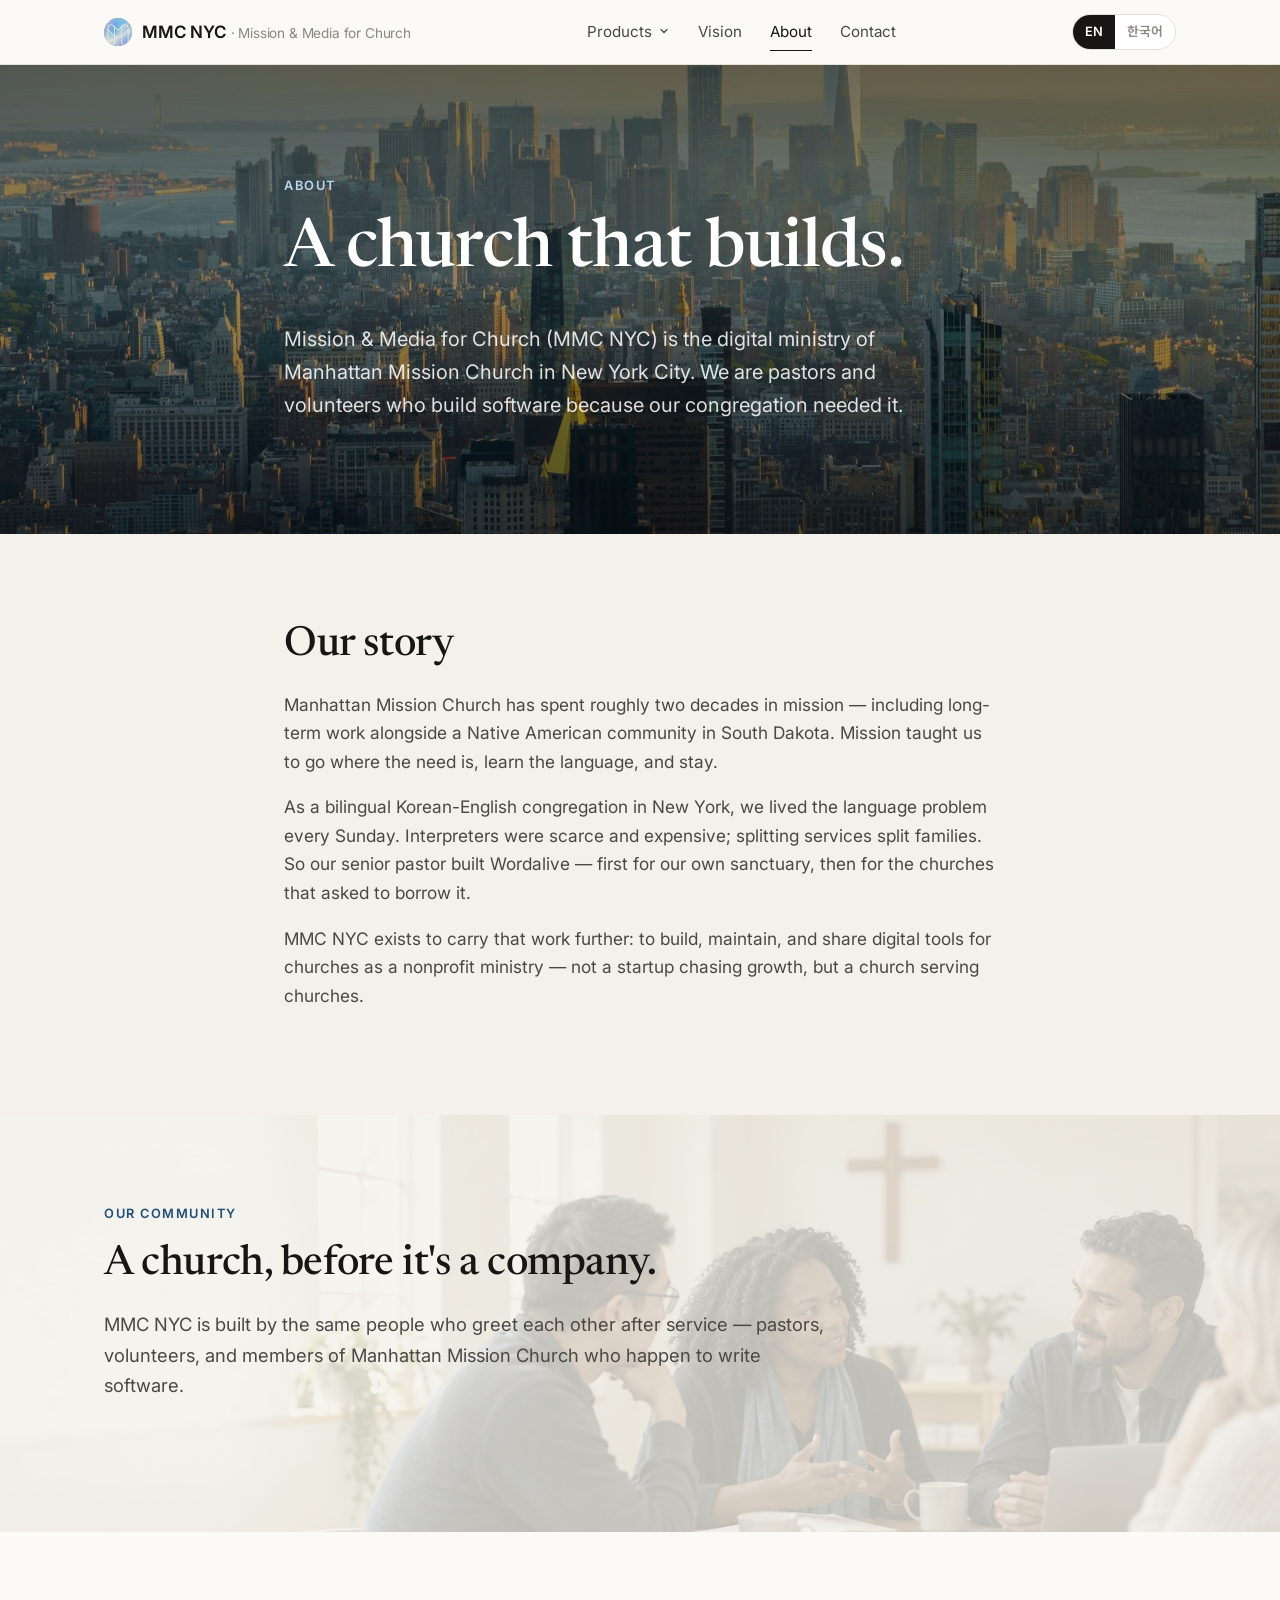
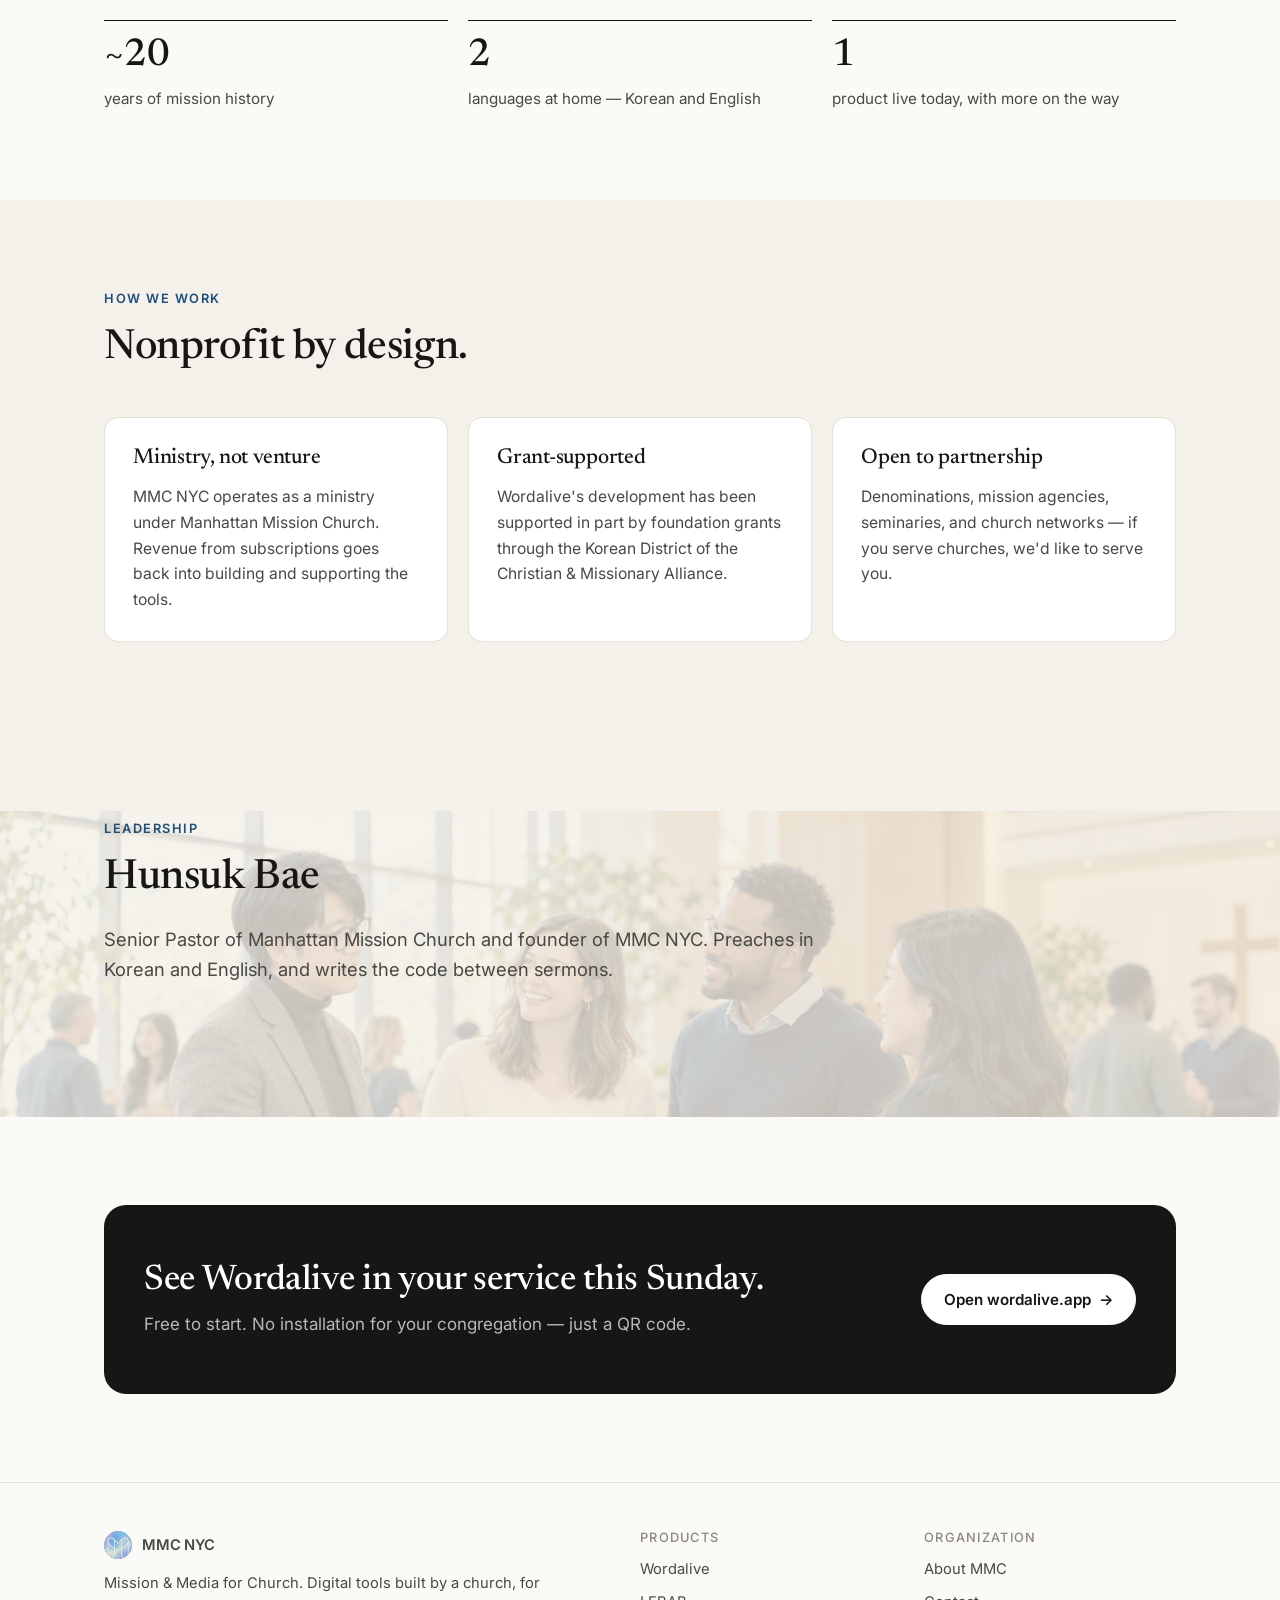
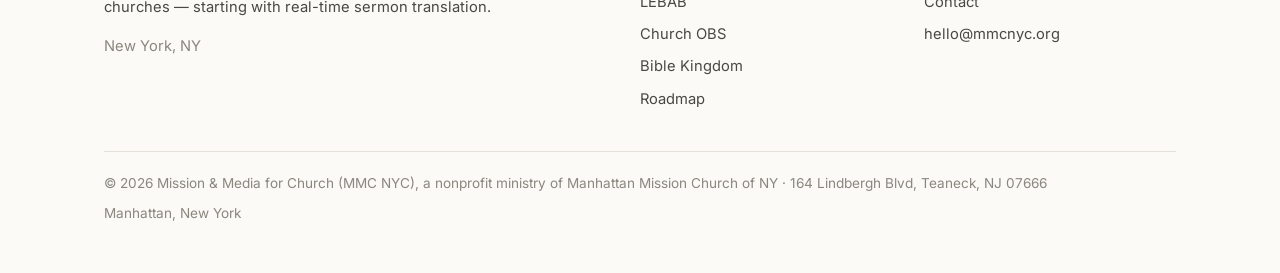
==== commit bcdb95b6: "Footer: name Manhattan Mission Church of NY and its address Co-Authored-By: Claude Opus 5.5 <noreply" ====
--- a/about/index.html
+++ b/about/index.html
@@ -14,7 +14,7 @@
 <link rel="preconnect" href="https://fonts.googleapis.com">
 <link rel="preconnect" href="https://fonts.gstatic.com" crossorigin>
 <link href="https://fonts.googleapis.com/css2?family=Inter:wght@400;500;600&family=Newsreader:opsz,wght@6..72,400;6..72,500&family=Noto+Sans+KR:wght@400;500;600&family=Noto+Serif+KR:wght@400;500&display=swap" rel="stylesheet">
-<link rel="stylesheet" href="../css/style.css">
+<link rel="stylesheet" href="../css/style.css?v=20261103b">
 </head>
 <body>
 <header class="site-header">
@@ -27,10 +27,10 @@
       <div class="nav-group">
         <button class="nav-trigger" type="button" aria-expanded="false" aria-haspopup="true"><span class="en">Products</span><span class="ko">제품</span><svg viewBox="0 0 24 24" fill="none" stroke="currentColor" stroke-width="2.4" stroke-linecap="round" stroke-linejoin="round" aria-hidden="true"><path d="m6 9 6 6 6-6"/></svg></button>
         <div class="nav-menu">
-          <a href="../wordalive/"><span class="pm wa">Wa</span><b>Wordalive</b><small><span class="en">Live sermon translation</span><span class="ko">실시간 설교 번역</span></small></a>
-          <a href="../lebab/"><span class="pm lb">Lb</span><b>LEBAB</b><small><span class="en">Websites for every church</span><span class="ko">모든 교회에 홈페이지를</span></small></a>
-          <a href="../churchobs/"><span class="pm obs">TV</span><b>Church OBS</b><small><span class="en">Simple church broadcasting</span><span class="ko">교회용 간편 방송</span></small></a>
-          <a href="../biblekingdom/"><span class="pm bk">BK</span><b>Bible Kingdom</b><small><span class="en">Children's worship curriculum</span><span class="ko">어린이 예배 커리큘럼</span></small></a>
+          <a href="../wordalive/"><span class="pm wa"><img src="https://wordalive.app/icon-192.png?v=7" alt="" width="34" height="34" loading="lazy"></span><b>Wordalive</b><small><span class="en">Live sermon translation</span><span class="ko">실시간 설교 번역</span></small></a>
+          <a href="../lebab/"><span class="pm lb"><img src="https://lebab.live/brand/lebab-appicon-red-192.png" alt="" width="34" height="34" loading="lazy"></span><b>LEBAB</b><small><span class="en">Websites for every church</span><span class="ko">모든 교회에 홈페이지를</span></small></a>
+          <a href="../churchobs/"><span class="pm obs"><img src="https://churchobs.app/assets/Church-OBS-AppIcon-Blue.svg" alt="" width="34" height="34" loading="lazy"></span><b>Church OBS</b><small><span class="en">Simple church broadcasting</span><span class="ko">교회용 간편 방송</span></small></a>
+          <a href="../biblekingdom/"><span class="pm bk"><img src="https://kingdom.lebab.live/api/files/biblekingdom/logo/bk-logo.png" alt="" width="34" height="34" loading="lazy"></span><b>Bible Kingdom</b><small><span class="en">Children's worship curriculum</span><span class="ko">어린이 예배 커리큘럼</span></small></a>
         </div>
       </div>
       <a href="../vision/"><span class="en">Vision</span><span class="ko">비전</span></a>
@@ -151,7 +151,7 @@
       </ul>
     </div>
     <div class="legal">
-      <span>© <span data-year></span> Mission &amp; Media for Church (MMC NYC). <span class="en">A nonprofit ministry.</span><span class="ko">비영리 사역 기관입니다.</span></span>
+      <span>© <span data-year></span> Mission &amp; Media for Church (MMC NYC), <span class="en">a nonprofit ministry of Manhattan Mission Church of NY</span><span class="ko">Manhattan Mission Church of NY의 비영리 사역 기관</span> · 164 Lindbergh Blvd, Teaneck, NJ 07666</span>
       <span>Manhattan, New York</span>
     </div>
   </div>
--- a/css/style.css
+++ b/css/style.css
@@ -400,7 +400,17 @@
 .nav-menu .pm { width: 34px; height: 34px; border-radius: 9px; display: grid; place-items: center; grid-row: span 2; font-weight: 700; font-size: .78rem; color: #fff; }
 .nav-menu b { font-weight: 600; font-size: .95rem; line-height: 1.3; }
 .nav-menu small { color: var(--ink-3); font-size: .8rem; line-height: 1.3; }
-.pm.wa { background: #d84a28; } .pm.lb { background: #1f4e79; } .pm.obs { background: #121212; } .pm.bk { background: #4b2fbf; }
+/* the product cards on the home page use the same boxes, a little larger */
+.card .card-pm { width: 40px; height: 40px; border-radius: 10px; display: grid; place-items: center; margin-bottom: 12px; overflow: hidden; }
+.card .card-pm img { width: 100%; height: 100%; object-fit: cover; display: block; }
+.card .card-pm.wa img { transform: scale(1.1); } .card .card-pm.obs img { transform: scale(1.28); } .card .card-pm.bk { background: #4b2fbf; } .card .card-pm.bk img { transform: scale(1.06); }
+/* one 34px rounded square per product: each icon is scaled so its own art fills the box like LEBAB's */
+.nav-menu .pm { background: transparent; overflow: hidden; border-radius: 9px; }
+.nav-menu .pm img { width: 100%; height: 100%; object-fit: cover; display: block; }
+.pm.wa img { transform: scale(1.1); }      /* its own rounded corners sit just outside the box */
+.pm.obs img { transform: scale(1.28); }    /* the icon file has clear margin around the blue square */
+.pm.bk { background: #4b2fbf; }            /* a round logo on its own purple, so the box reads as a square */
+.pm.bk img { transform: scale(1.06); }
 @media (max-width: 800px) {
   .nav.open .nav-group { border-bottom: 1px solid var(--line); padding-bottom: 6px; }
   .nav.open .nav-trigger { padding: 12px 0; width: 100%; justify-content: space-between; border: 0; pointer-events: none; }
@@ -524,6 +534,10 @@
 .obs-shot img { width: 100%; height: auto; display: block; border-radius: 14px; box-shadow: 0 60px 120px -40px rgba(0,0,0,.9), 0 0 0 1px var(--obs-line); }
 .obs-shot figcaption { margin-top: 14px; font-size: .9rem; color: var(--obs-muted); text-align: center; }
 .obs-steps { display: grid; grid-template-columns: repeat(3, 1fr); gap: 18px; }
+.obs-steps.four { grid-template-columns: repeat(4, 1fr); }
+@media (max-width: 1000px) { .obs-steps.four { grid-template-columns: repeat(2, 1fr); } }
+@media (max-width: 600px) { .obs-steps.four { grid-template-columns: 1fr; } }
+.obs-templates small + span + small, .obs-templates span + small { margin-top: 10px; }
 .obs-step { background: var(--obs-panel); border: 1px solid var(--obs-line); border-radius: 16px; padding: 26px; }
 .obs-step .n { display: inline-grid; place-items: center; width: 34px; height: 34px; border-radius: 50%; background: var(--obs-blue); color: #fff; font-weight: 700; margin-bottom: 16px; }
 .obs-step p { margin: 0; font-size: .97rem; }
@@ -661,3 +675,4 @@
   .bk-art img, .bk-logo-lg, .obs-meter i, .lb-input .caret { animation: none; }
   .obs-comp, .lb-site, .stage-screen video { transition: none; }
 }
+
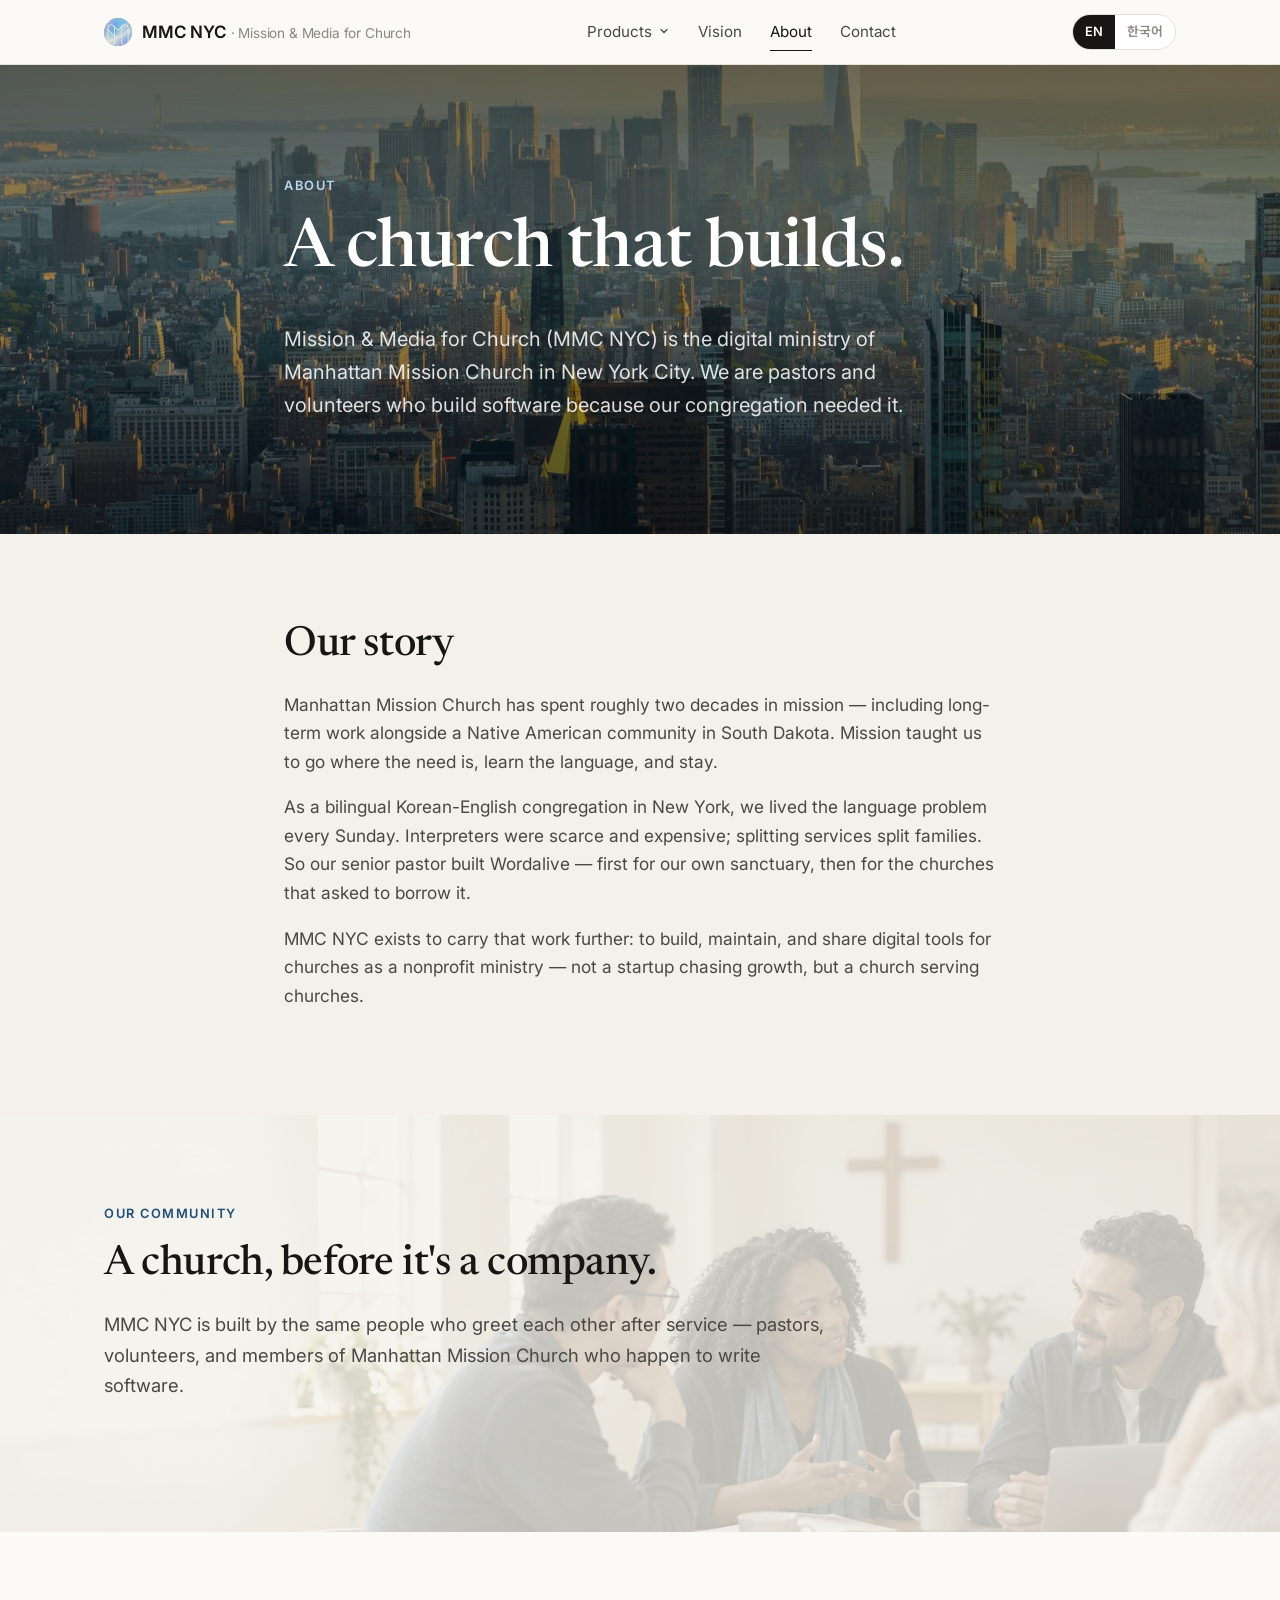
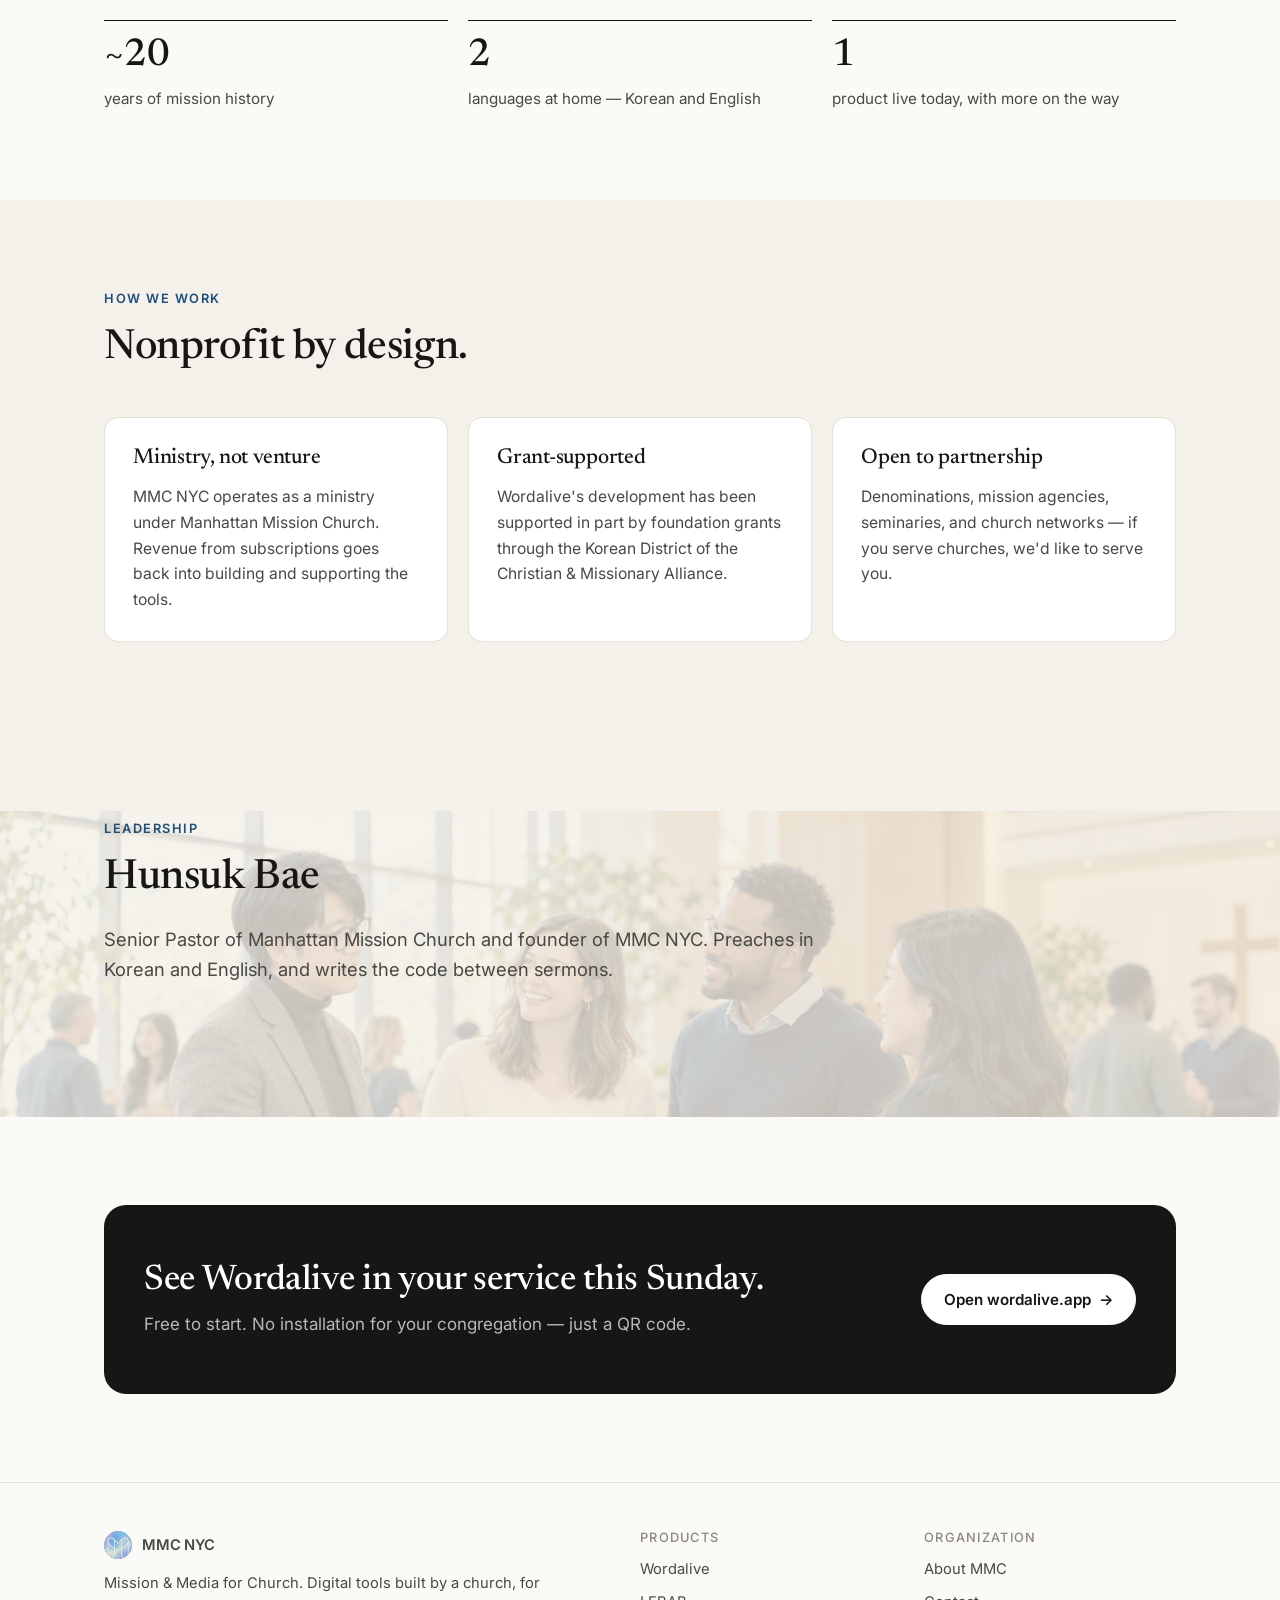
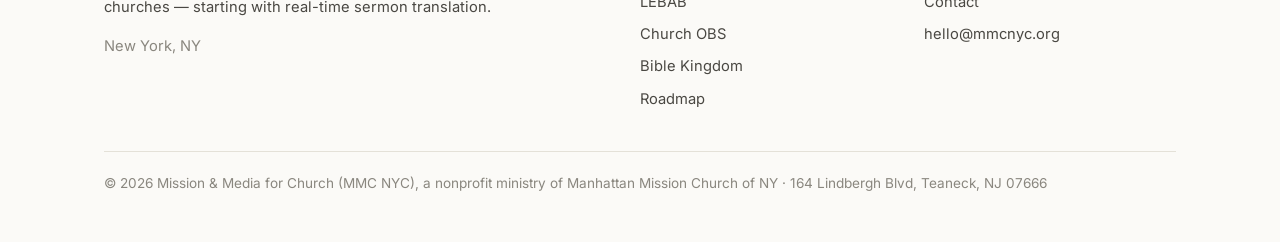
==== commit c0d4eab1: "Footer: remove Manhattan, New York Co-Authored-By: Claude Opus 5.5 <noreply@anthropic.com>" ====
--- a/about/index.html
+++ b/about/index.html
@@ -152,7 +152,6 @@
     </div>
     <div class="legal">
       <span>© <span data-year></span> Mission &amp; Media for Church (MMC NYC), <span class="en">a nonprofit ministry of Manhattan Mission Church of NY</span><span class="ko">Manhattan Mission Church of NY의 비영리 사역 기관</span> · 164 Lindbergh Blvd, Teaneck, NJ 07666</span>
-      <span>Manhattan, New York</span>
     </div>
   </div>
 </footer>
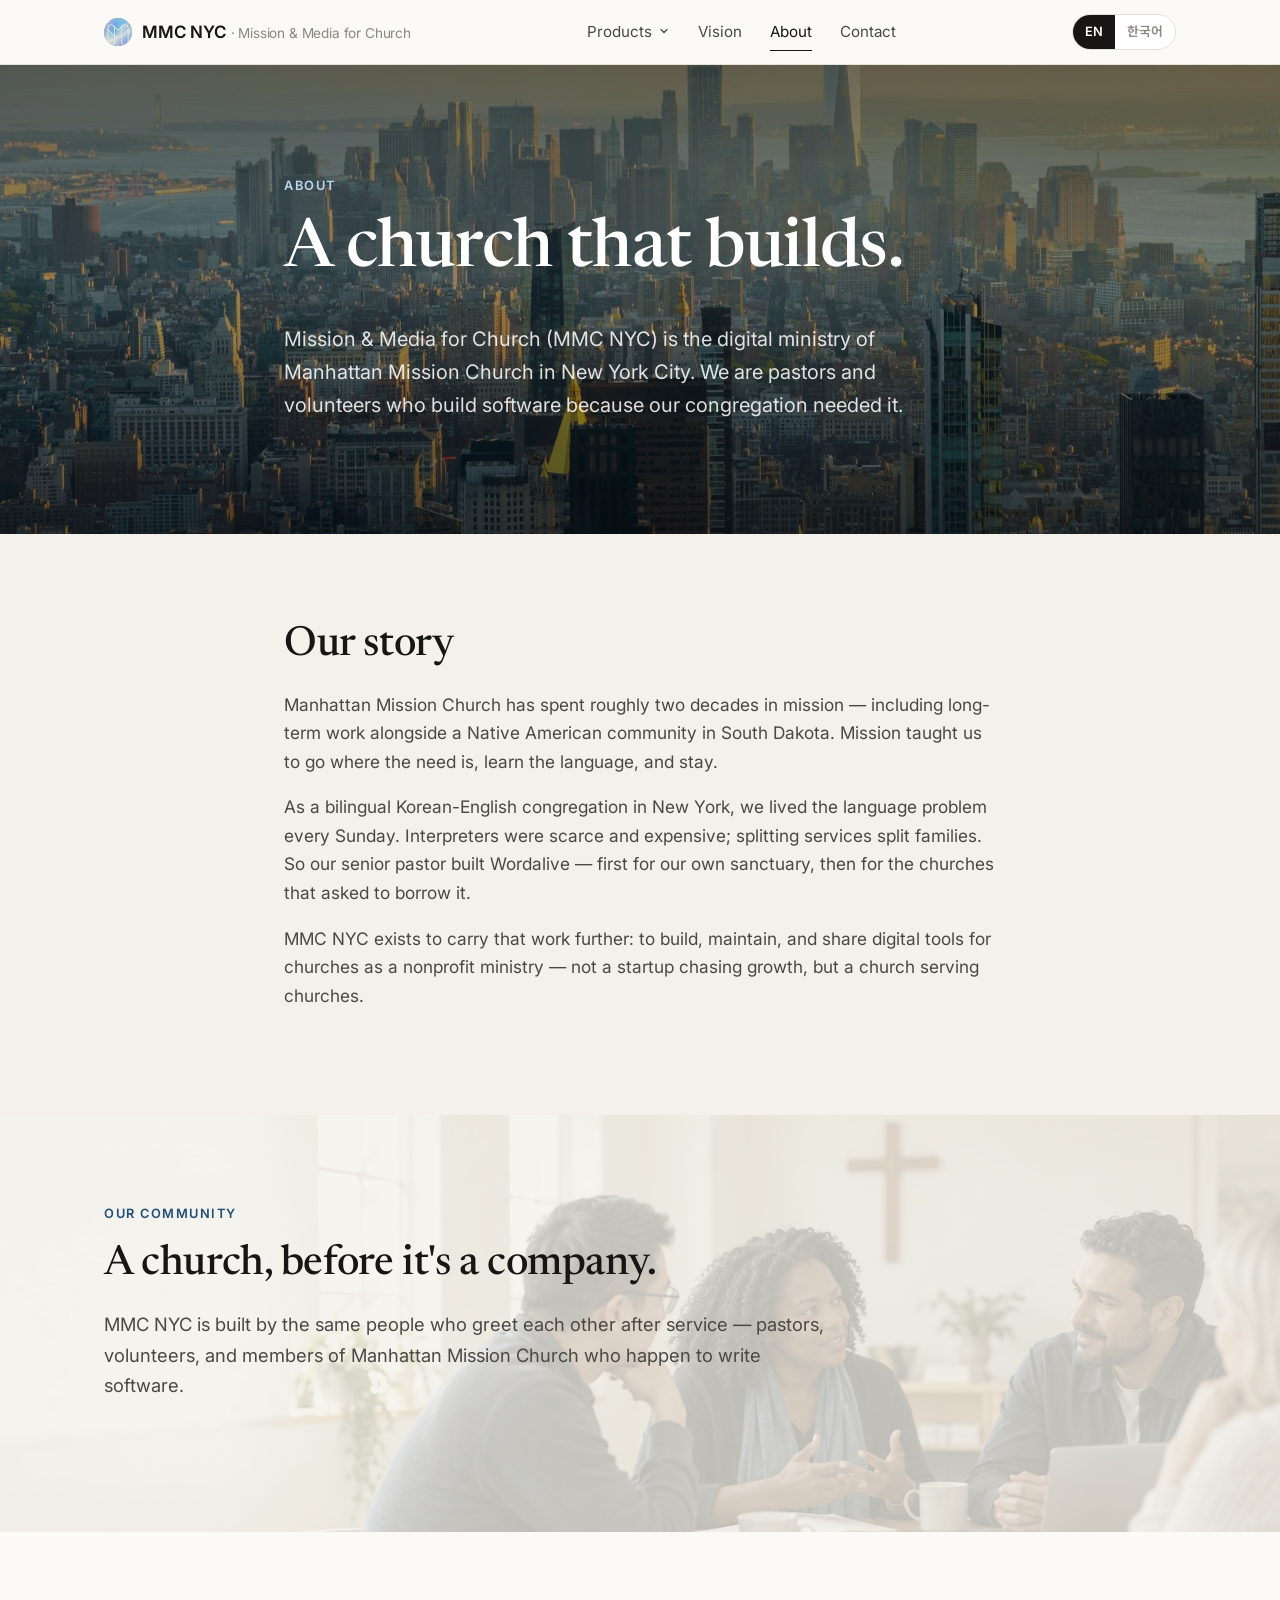
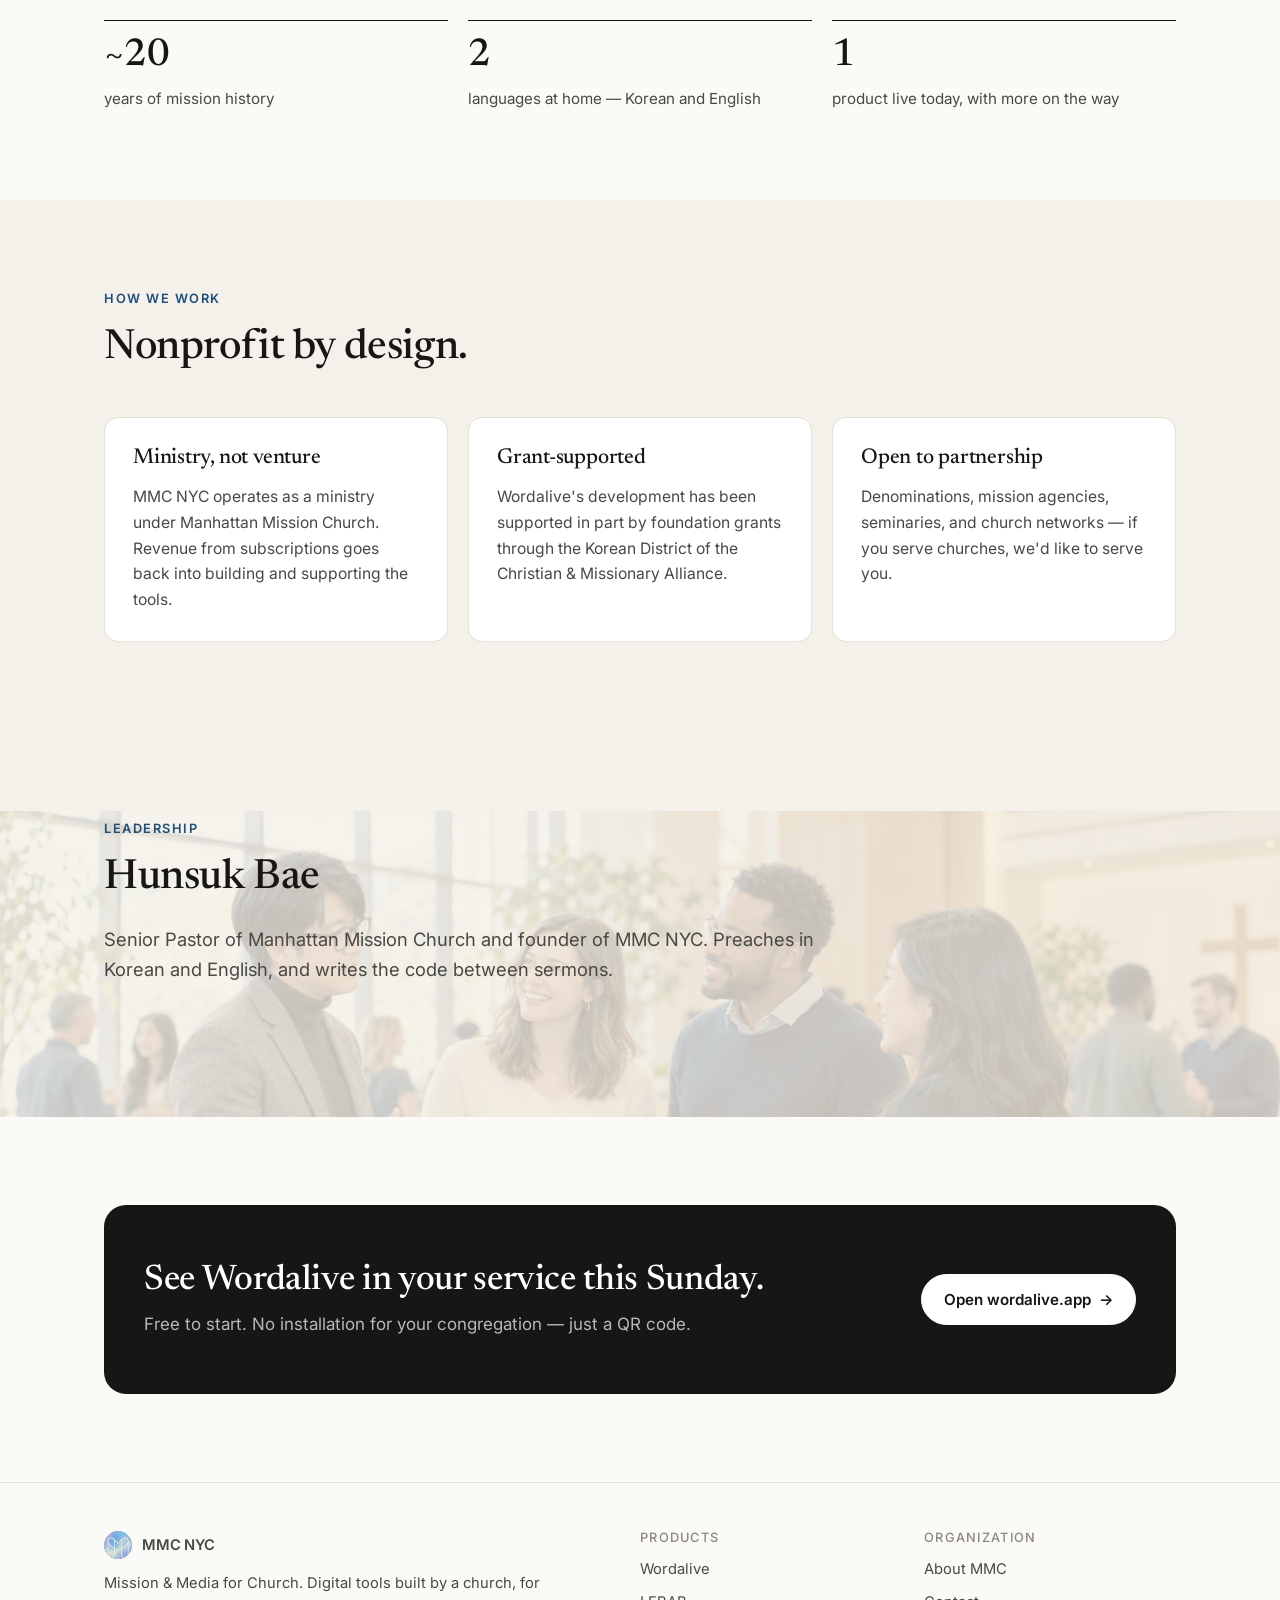
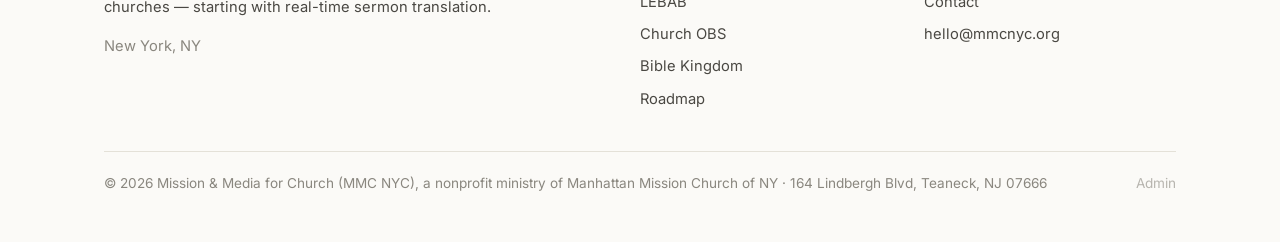
==== commit d79f3da1: "Add small Admin link to site footer Co-Authored-By: Claude Opus 5.5 <noreply@anthropic.com>" ====
--- a/about/index.html
+++ b/about/index.html
@@ -152,6 +152,7 @@
     </div>
     <div class="legal">
       <span>© <span data-year></span> Mission &amp; Media for Church (MMC NYC), <span class="en">a nonprofit ministry of Manhattan Mission Church of NY</span><span class="ko">Manhattan Mission Church of NY의 비영리 사역 기관</span> · 164 Lindbergh Blvd, Teaneck, NJ 07666</span>
+      <a class="admin-link" href="/admin/" style="color:inherit;opacity:.6"><span class="en">Admin</span><span class="ko">관리자</span></a>
     </div>
   </div>
 </footer>
